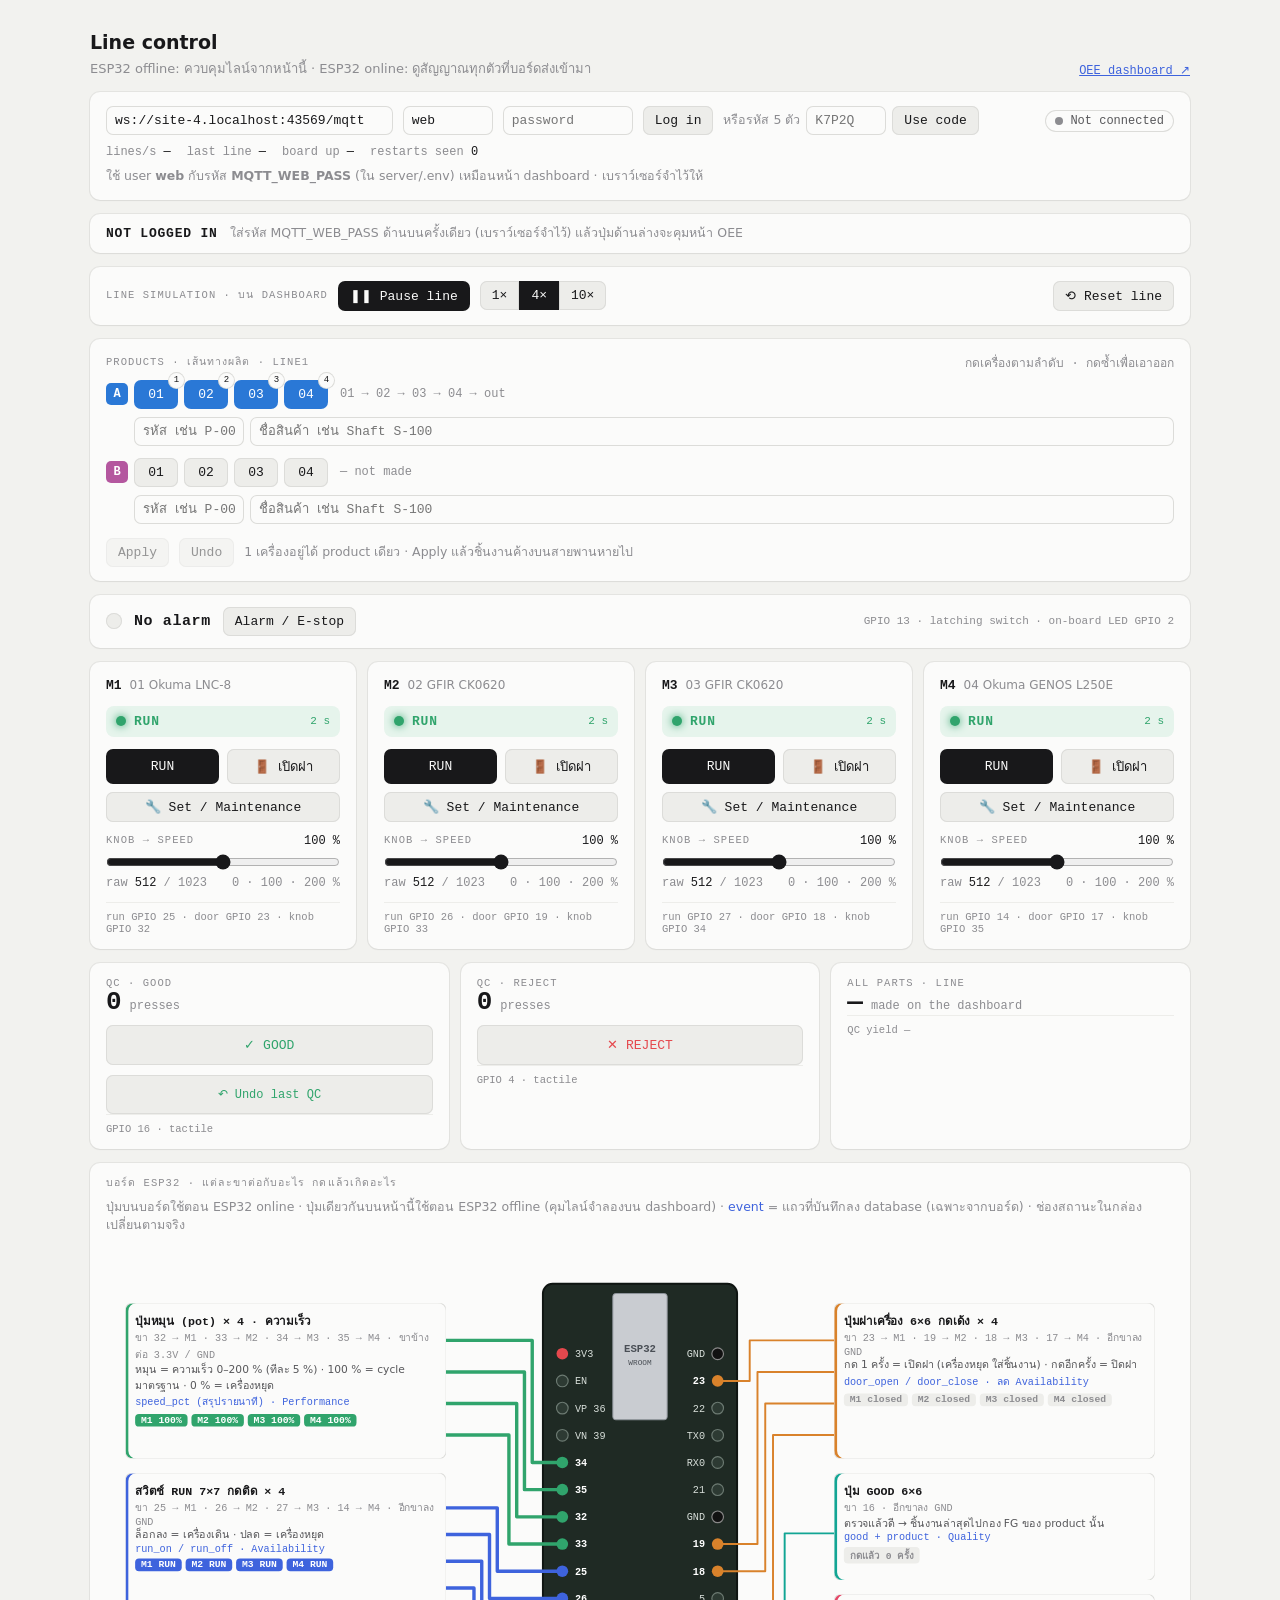
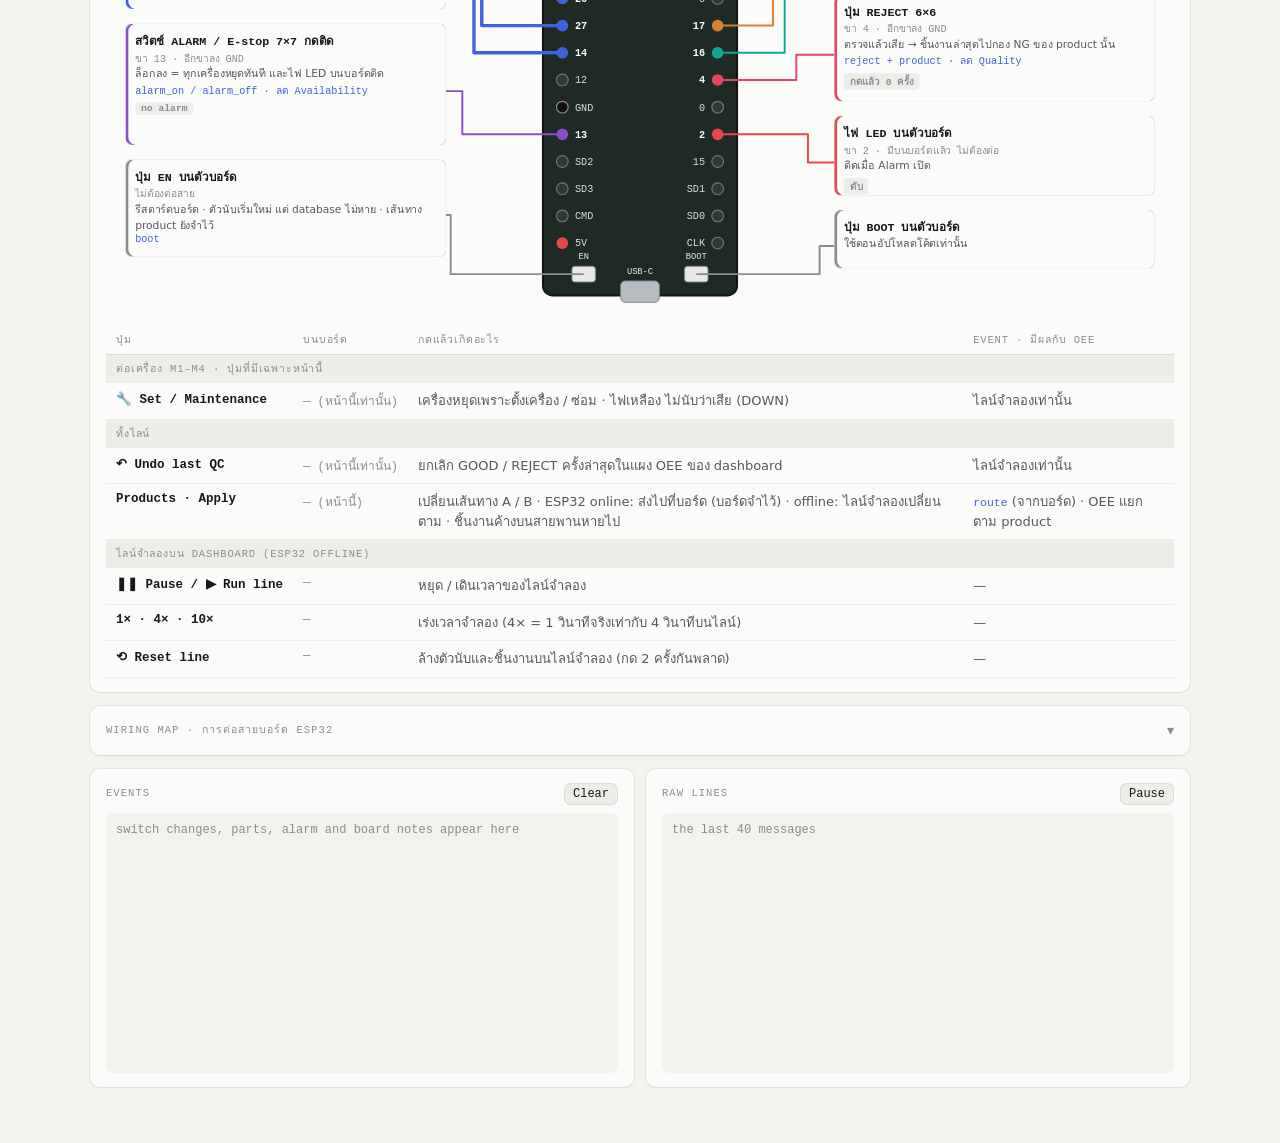
==== OEE-System/website/control.html @ 494d30c3 "Product code, name and line; OEE panel as tall as the 3D view - control-hub keeps items (code, name " ====
<!doctype html>
<html lang="th">
<head>
<meta charset="utf-8">
<meta name="viewport" content="width=device-width, initial-scale=1">
<title>Line Control</title>
<!-- control.html - the line's controls on their own page (control.<domain>, or /control.html on the server).
     ESP32 offline: this page is the board. Knobs, run switches, doors, alarm and QC go to MQTT <line>/control
     (retained), and the dashboard (index.html) drives its simulated line from them.
     ESP32 online: this page only shows what the board sends (<line>/board), like a signal monitor. -->
<style>
:root{
  --page:#f2f2ef;--card:#fbfbfa;--text:#57575a;--strong:#18181a;--muted:#8c8c90;--line:#dcdcd9;--faint:#ededea;
  --green:#30a46c;--green-bg:#e6f4ec;--red:#e5484d;--red-bg:#fdecec;--amber:#d9a12a;--amber-bg:#fbf3e0;--blue:#3e63dd;
  --pa:#2a78d6;--pb:#b4579f;
  --mono:ui-monospace,"SF Mono",Menlo,Consolas,monospace;
  --shadow:0 0 0 1px #0000000f,0 1px 2px #0000000a;
}
@media (prefers-color-scheme:dark){:root:not([data-theme="light"]){
  --page:#0b0b0b;--card:#141414;--text:#a3a3a3;--strong:#ececec;--muted:#6e6e6e;--line:#2a2a2a;--faint:#1c1c1c;
  --green:#5fd394;--green-bg:#10241a;--red:#ff6b6b;--red-bg:#2a1414;--amber:#e8b34a;--amber-bg:#2a2210;--blue:#6b9bff;
  --shadow:0 0 0 1px #ffffff12;color-scheme:dark}}
:root[data-theme="dark"]{
  --page:#0b0b0b;--card:#141414;--text:#a3a3a3;--strong:#ececec;--muted:#6e6e6e;--line:#2a2a2a;--faint:#1c1c1c;
  --green:#5fd394;--green-bg:#10241a;--red:#ff6b6b;--red-bg:#2a1414;--amber:#e8b34a;--amber-bg:#2a2210;--blue:#6b9bff;
  --shadow:0 0 0 1px #ffffff12;color-scheme:dark}
*{box-sizing:border-box}
body{margin:0;background:var(--page);color:var(--text);font:14px/1.5 ui-sans-serif,system-ui,-apple-system,"Segoe UI",sans-serif;-webkit-font-smoothing:antialiased;padding:0 16px}
main{max-width:1100px;margin:0 auto;padding:28px 0 60px;display:grid;gap:14px}
header{display:flex;flex-wrap:wrap;align-items:flex-end;gap:6px 16px}
h1{margin:0;font-size:19px;font-weight:600;color:var(--strong)}
.sub{margin:2px 0 0;color:var(--muted);font-size:13px}
header a{margin-left:auto;font:12px var(--mono);color:var(--blue)}
.card{background:var(--card);box-shadow:var(--shadow);border-radius:10px;padding:14px 16px}
.k{font:500 10.5px/1.2 var(--mono);letter-spacing:.1em;text-transform:uppercase;color:var(--muted)}

/* connection */
.conn{display:flex;flex-wrap:wrap;gap:8px 10px;align-items:center}
button,input{font:inherit}
.btn{appearance:none;border:0;border-radius:7px;padding:7px 12px;background:var(--faint);color:var(--strong);cursor:pointer;font:500 13px var(--mono);box-shadow:inset 0 0 0 1px var(--line)}
.btn:hover{box-shadow:inset 0 0 0 1px var(--muted)}
.btn[aria-pressed="true"]{background:var(--strong);color:var(--card);box-shadow:none}
.btn:disabled{opacity:.45;cursor:not-allowed}
.btn:focus-visible,input:focus-visible{outline:2px solid var(--blue);outline-offset:2px}
.in{padding:7px 9px;border-radius:7px;border:0;box-shadow:inset 0 0 0 1px var(--line);background:var(--card);color:var(--strong);font:13px var(--mono);min-width:0}
#url{flex:1 1 240px}#user{width:90px}#pass{width:130px}
.pill{display:inline-flex;align-items:center;gap:7px;padding:4px 10px;border-radius:99px;font:12px var(--mono);box-shadow:inset 0 0 0 1px var(--line);color:var(--text);white-space:nowrap}
.pill i{width:8px;height:8px;border-radius:50%;background:var(--muted)}
.pill[data-s="live"] i{background:var(--green)}
.pill[data-s="busy"] i{background:var(--amber);animation:blink 1s steps(2,end) infinite}
.pill[data-s="quiet"] i{background:var(--amber)}
.pill[data-s="err"] i{background:var(--red)}
@keyframes blink{50%{opacity:.25}}
.grow{flex:1}
.stats{display:flex;flex-wrap:wrap;gap:4px 16px;font:12px var(--mono);color:var(--muted);margin-top:10px}
.stats b{color:var(--strong);font-weight:500}
.hint{margin:8px 0 0;font-size:12.5px;color:var(--muted)}

/* mode */
.mode{display:flex;flex-wrap:wrap;align-items:center;gap:6px 12px;padding:10px 16px;border-radius:10px;background:var(--card);box-shadow:var(--shadow)}
.mode b{font:600 13px var(--mono);letter-spacing:.06em;color:var(--strong)}
.mode span{font-size:12.5px;color:var(--muted)}
.mode[data-m="control"]{box-shadow:0 0 0 1.5px var(--blue)}
.mode[data-m="control"] b{color:var(--blue)}
.mode[data-m="monitor"]{box-shadow:0 0 0 1.5px var(--green)}
.mode[data-m="monitor"] b{color:var(--green)}
#use-board{margin-left:auto}
.route{margin-left:auto;font:12px var(--mono);color:var(--muted)}
.route i{display:inline-grid;place-items:center;min-width:16px;height:16px;padding:0 4px;margin:0 4px 0 8px;font:600 10px var(--mono);font-style:normal;color:#fff;background:var(--pa)}
.route i.b{background:var(--pb)}
body[data-mode="monitor"] .ctl{display:none!important}
body:not([data-mode="off"]) :is(#url,#user,#pass,.login){display:none!important}
body:not([data-mode="off"]) #go,#share{padding:4px 10px;font-size:12px}
/* share login: a QR code (and the link) another device opens to be logged in at once */
.share-bg{position:fixed;inset:0;z-index:50;display:grid;place-items:center;padding:16px;background:#0008}
.share-bg[hidden]{display:none}
.share{width:min(380px,100%);display:grid;gap:10px;justify-items:center;padding:18px;border-radius:12px;background:var(--card);box-shadow:var(--shadow);text-align:center}
.share h2{margin:0;font-size:16px;color:var(--strong)}
.share .qr{background:#fff;padding:6px;border-radius:8px;line-height:0}
.share .qr svg{width:min(300px,70vw);height:auto}
.share textarea{width:100%;height:70px;resize:none;font:11px var(--mono);color:var(--strong);background:var(--page);border:0;border-radius:7px;padding:8px;box-shadow:inset 0 0 0 1px var(--line);word-break:break-all}
.share .warn{font-size:12px;color:var(--red)}
.share .row2{display:flex;gap:8px;width:100%}.share .row2 .btn{flex:1}
body:not([data-mode="monitor"]) .mon{display:none!important}

/* alarm */
.alarm{display:flex;align-items:center;gap:12px;padding:12px 16px;border-radius:10px;background:var(--card);box-shadow:var(--shadow)}
.alarm .lamp{width:16px;height:16px;border-radius:50%;background:var(--faint);box-shadow:inset 0 0 0 1px var(--line);flex:none}
.alarm b{font:600 15px var(--mono);color:var(--strong);letter-spacing:.04em}
.alarm[data-on="1"]{background:var(--red-bg);box-shadow:0 0 0 1.5px var(--red)}
.alarm[data-on="1"] .lamp{background:var(--red);box-shadow:0 0 12px var(--red);animation:blink .8s steps(2,end) infinite}
.alarm[data-on="1"] b{color:var(--red)}
.alarm .pin{margin-left:auto;font:11px var(--mono);color:var(--muted)}

/* machines */
.machines{display:grid;grid-template-columns:repeat(4,minmax(0,1fr));gap:12px}
@media (max-width:900px){.machines{grid-template-columns:repeat(2,minmax(0,1fr))}}
@media (max-width:520px){.machines{grid-template-columns:1fr}}
.m{display:grid;gap:12px;align-content:start}
.m-h{display:flex;align-items:baseline;gap:8px}
.m-h b{font:600 13px var(--mono);color:var(--strong)}
.m-h span{font-size:12px;color:var(--muted);white-space:nowrap;overflow:hidden;text-overflow:ellipsis}
.state{display:flex;align-items:center;gap:8px;padding:8px 10px;border-radius:8px;background:var(--faint);font:600 13px var(--mono);color:var(--muted);letter-spacing:.06em}
.state i{width:10px;height:10px;border-radius:50%;background:var(--muted);flex:none}
.state small{margin-left:auto;font-weight:400;letter-spacing:0;font-size:11px}
.state[data-s="run"]{background:var(--green-bg);color:var(--green)}
.state[data-s="run"] i{background:var(--green);box-shadow:0 0 8px var(--green)}
.state[data-s="held"]{background:var(--red-bg);color:var(--red)}
.state[data-s="held"] i{background:var(--red)}
.state[data-s="door"]{background:var(--amber-bg);color:var(--amber)}
.state[data-s="door"] i{background:var(--amber)}
.count{display:flex;align-items:baseline;gap:8px}
.count b{font:600 30px/1 var(--mono);color:var(--strong);font-variant-numeric:tabular-nums;transition:color .4s}
.count b.bump{color:var(--blue);transition:none}
.count span{font:12px var(--mono);color:var(--muted)}
.bar{height:6px;border-radius:3px;background:var(--faint);overflow:hidden;position:relative}
.bar i{position:absolute;inset:0 auto 0 0;width:0;background:var(--strong);border-radius:3px;transition:width .12s}
.bar u{position:absolute;top:-2px;bottom:-2px;left:50%;width:1px;background:var(--muted)}
.row{display:flex;justify-content:space-between;gap:8px;font:12px var(--mono);color:var(--muted)}
.row b{color:var(--strong);font-weight:500}
.pins{font:10.5px var(--mono);color:var(--muted);border-top:1px solid var(--faint);padding-top:8px}
.sw{display:grid;grid-template-columns:1fr 1fr;gap:8px}
.sw .btn{width:100%}
.sw .btn.wide{grid-column:1/-1}
.state[data-s="setup"]{background:var(--amber-bg);color:var(--amber)}
.state[data-s="setup"] i{background:#f5c518}
/* products: routes */
.rt-row{display:flex;flex-wrap:wrap;align-items:center;gap:6px;margin-top:8px}
.rp{display:inline-grid;place-items:center;min-width:22px;height:22px;font:600 12px var(--mono);font-style:normal;color:#fff;background:var(--pa);border-radius:5px}
.rp.b{background:var(--pb)}
.rt-row .btn{position:relative;min-width:44px}
.rt-row[data-p="0"] .btn[aria-pressed="true"]{background:var(--pa);color:#fff}
.rt-row[data-p="1"] .btn[aria-pressed="true"]{background:var(--pb);color:#fff}
.rt-row .btn[data-n]:not([data-n=""])::after{content:attr(data-n);position:absolute;top:-7px;right:-6px;min-width:15px;height:15px;border-radius:8px;font-size:9px;line-height:15px;color:var(--strong);background:var(--card);box-shadow:0 0 0 1px var(--line)}
.rt-seq{font:12px var(--mono);font-style:normal;color:var(--muted);margin-left:6px}
.rt-item{display:flex;flex-wrap:wrap;gap:6px;width:100%;margin:2px 0 4px 28px}
.rt-item .it-code{width:110px}.rt-item .it-name{flex:1 1 200px}
@media (max-width:620px){.rt-item{margin-left:0}}
#rt-msg{font:12px var(--mono);color:var(--muted)}
/* simulation */
.sim{display:flex;flex-wrap:wrap;align-items:center;gap:8px 10px}
.seg{display:inline-flex}.seg .btn{border-radius:0}.seg .btn:first-child{border-radius:7px 0 0 7px}.seg .btn:last-child{border-radius:0 7px 7px 0}
.btn[data-armed]{color:var(--red);box-shadow:inset 0 0 0 1px var(--red)}
input[type=range]{width:100%;margin:6px 0;accent-color:var(--strong)}

/* QC */
.qc{display:grid;grid-template-columns:repeat(3,minmax(0,1fr));gap:12px}
@media (max-width:620px){.qc{grid-template-columns:1fr}}
.qc .count b{font-size:26px}
.qc .good b.bump{color:var(--green)}
.qc .rej b.bump{color:var(--red)}
.qc .btn.ctl{margin-top:10px;width:100%;padding:12px}
.qc .good .btn{color:var(--green)}.qc .rej .btn{color:var(--red)}
.qc .undo{margin-top:6px;width:100%;padding:6px;font-size:12px;color:var(--muted)}

/* logs */
.logs{display:grid;grid-template-columns:minmax(0,1fr) minmax(0,1fr);gap:12px}
@media (max-width:820px){.logs{grid-template-columns:minmax(0,1fr)}}
.log-h{display:flex;align-items:center;gap:8px;margin-bottom:8px}
.log-h .btn{padding:4px 9px;font-size:12px}
.events,.raw{height:260px;overflow:auto;margin:0;font:12px/1.55 var(--mono);color:var(--text);background:var(--page);border-radius:7px;padding:8px 10px}
.events div{display:flex;gap:10px;white-space:nowrap}
.events time{color:var(--muted)}
.events .g{color:var(--green)}.events .r{color:var(--red)}.events .b{color:var(--blue)}.events .n{color:var(--muted)}
.raw{white-space:pre;color:var(--muted)}
.empty{color:var(--muted)}

/* the board: each input, what it is wired to and what it does */
.bd-wrap{margin-top:10px}
#bd{display:block;width:100%;height:auto;font-family:var(--mono)}
#bd .pcb{fill:#1f2a24;stroke:#0f1512;stroke-width:2}
#bd .mod{fill:#c9ccd1;stroke:#8f949b}
#bd .mod-t{fill:#4a4f56;font-size:11px;font-weight:600}
#bd .usb{fill:#b7bbc2;stroke:#80858c}
#bd .btnb{fill:#e8e8e8;stroke:#999}
#bd .btn-t{fill:#e8ece9;font-size:9px}
#bd .pin{fill:#2d3a33;stroke:#6c7a72;stroke-width:1.2}
#bd .pin.used{stroke:none;fill:var(--c)}
#bd .pin.pwr{fill:#e5484d;stroke:none}#bd .pin.gnd{fill:#111;stroke:#888}
#bd .pin-t{fill:#d7ded9;font-size:10.5px}
#bd .pin-t.used{fill:#fff;font-weight:600}
#bd .lead{fill:none;stroke:var(--c);stroke-width:2;stroke-linejoin:round}
#bd .lead.on{stroke-width:3.5}
.bd-card{height:100%;box-sizing:border-box;padding:8px 10px;border-radius:8px;background:var(--card);box-shadow:inset 3px 0 0 var(--c),0 0 0 1px var(--line);font:11px/1.45 ui-sans-serif,system-ui,sans-serif;color:var(--text);overflow:hidden}
.bd-card b{display:block;font:600 12px var(--mono);color:var(--strong)}
.bd-card .to{font:10.5px var(--mono);color:var(--muted)}
.bd-card .do{color:var(--text)}
.bd-card .ev{font:10.5px var(--mono);color:var(--blue)}
.bd-live{display:flex;flex-wrap:wrap;gap:4px;margin-top:4px}
.bd-live span{font:600 10px var(--mono);padding:1px 6px;border-radius:4px;background:var(--faint);color:var(--muted)}
.bd-live span.on{background:var(--c);color:#fff}
@media (max-width:620px){ .bd-wrap{display:none} }
.bd-only{display:none}
@media (min-width:621px){ .acts tr.hw{display:none} .bd-only{display:inline} }

/* what each button does, and the wiring map */
.tw{overflow-x:auto;margin-top:10px}
.acts{width:100%;border-collapse:collapse;font-size:13px;min-width:720px}
.acts th{text-align:left;font:500 10.5px var(--mono);letter-spacing:.08em;text-transform:uppercase;color:var(--muted);padding:6px 10px;border-bottom:1px solid var(--line)}
.acts td{padding:8px 10px;border-bottom:1px solid var(--faint);vertical-align:top}
.acts td:first-child{font:600 12.5px var(--mono);color:var(--strong);white-space:nowrap}
.acts td.pin{font:12px var(--mono);color:var(--muted);white-space:nowrap}
.acts code{font:11.5px var(--mono);color:var(--blue)}
.acts .sec td{font:500 10.5px var(--mono);letter-spacing:.08em;text-transform:uppercase;color:var(--muted);background:var(--faint);padding:5px 10px}
.wiring summary{cursor:pointer;list-style:none;display:flex;align-items:center;gap:8px}
.wiring summary::after{content:"▾";margin-left:auto;color:var(--muted);transition:transform .15s}
.wiring[open] summary::after{transform:rotate(180deg)}
.wiring iframe{display:block;width:100%;height:900px;border:0;border-radius:7px;margin-top:10px;background:var(--page)}
.wiring a{font:12px var(--mono);color:var(--blue)}

/* phone */
main>*{min-width:0}
@media (max-width:620px){
  body{padding:0 12px}
  main{padding:16px 0 40px;gap:12px}
  header a{margin-left:0}
  #url{flex:1 1 100%}#user,#pass{flex:1 1 40%;width:auto}#go{flex:1 1 100%;padding:10px}
  .conn .pill{order:-1;width:100%;justify-content:center}
  .mode{padding:10px 12px}.route{margin-left:0;width:100%}
  .alarm{flex-wrap:wrap}.alarm .pin{display:none}.alarm .btn{margin-left:auto}
  .sim .grow{display:none}.sim .seg{flex:1}.sim .seg .btn{flex:1}
  .rt-row .btn{min-width:0;flex:1}
  .rt-seq{width:100%;margin:0}
  .sw .btn{padding:12px 8px}
  input[type=range]{height:28px}
  .acts{min-width:0}.acts thead{display:none}
  .acts tr{display:grid;grid-template-columns:1fr;padding:8px 0;border-bottom:1px solid var(--faint)}
  .acts td{border:0;padding:2px 4px}
  .acts .sec{padding:0;border:0}.acts .sec td{padding:5px 8px}
  .logs .card:last-child{display:none}
  .events{height:200px}
  .wiring iframe{height:700px}
}
</style>
</head>
<body data-mode="off">
<div class="share-bg" id="share-bg" hidden>
  <div class="share" role="dialog" aria-modal="true" aria-labelledby="share-h">
    <h2 id="share-h">Log in on another device</h2>
    <p class="hint" style="margin:0">สแกนด้วยกล้องโทรศัพท์ เปิดลิงก์ หรือพิมพ์รหัสในช่อง "รหัส 5 ตัว" ของหน้า control · ใช้ได้ครั้งเดียว ภายใน 10 นาที</p>
    <div class="qr" id="share-qr"></div>
    <b id="share-code" style="font:600 30px var(--mono);letter-spacing:.25em;color:var(--strong)"></b>
    <textarea id="share-link" readonly aria-label="Login link"></textarea>
    <div class="row2"><button class="btn" id="share-copy" type="button">Copy link</button><button class="btn" id="share-close" type="button">Close</button></div>
    <p class="warn">ใครได้รหัสนี้ไปภายใน 10 นาที ก็คุมไลน์ได้ · ให้เฉพาะคนในทีม อย่าส่งในกลุ่มสาธารณะ</p>
  </div>
</div>
<main>
  <header>
    <div>
      <h1>Line control</h1>
      <p class="sub">ESP32 offline: ควบคุมไลน์จากหน้านี้ · ESP32 online: ดูสัญญาณทุกตัวที่บอร์ดส่งเข้ามา</p>
    </div>
    <a id="dash" href="/">OEE dashboard ↗</a>
  </header>

  <section class="card" aria-label="Connection">
    <div class="conn">
      <input class="in" id="url" type="text" spellcheck="false" autocomplete="off" aria-label="MQTT broker WebSocket address">
      <input class="in" id="user" type="text" value="web" spellcheck="false" autocomplete="off" aria-label="MQTT user">
      <input class="in" id="pass" type="password" placeholder="password" autocomplete="off" aria-label="MQTT password">
      <button class="btn" id="go" type="button">Log in</button>
      <button class="btn" id="share" type="button" hidden>📱 Share login (QR)</button>
      <span class="login" style="display:inline-flex;gap:6px;align-items:center"><span class="hint" style="margin:0">หรือรหัส 5 ตัว</span><input class="in" id="pair" type="text" maxlength="5" placeholder="K7P2Q" autocomplete="off" autocapitalize="characters" spellcheck="false" style="width:80px;text-transform:uppercase" aria-label="Pairing code"><button class="btn" id="pair-go" type="button">Use code</button></span>
      <span class="grow"></span>
      <span class="pill" id="pill" data-s="off" role="status"><i></i><span>Not connected</span></span>
    </div>
    <div class="stats">
      <span>lines/s <b id="s-rate">—</b></span>
      <span>last line <b id="s-age">—</b></span>
      <span>board up <b id="s-up">—</b></span>
      <span>restarts seen <b id="s-rst">0</b></span>
    </div>
    <p class="hint login">ใช้ user <b>web</b> กับรหัส <b>MQTT_WEB_PASS</b> (ใน server/.env) เหมือนหน้า dashboard · เบราว์เซอร์จำไว้ให้</p>
  </section>

  <section class="mode" id="mode" data-m="off" aria-live="polite">
    <b id="mode-t">NOT LOGGED IN</b><span id="mode-s">ใส่รหัส MQTT_WEB_PASS ด้านบนครั้งเดียว (เบราว์เซอร์จำไว้) แล้วปุ่มด้านล่างจะคุมหน้า OEE · ตอนนี้กดเตรียมค่าไว้ได้</span>
    <span class="route" id="route"></span>
    <button class="btn" id="use-board" type="button" hidden></button>
  </section>

  <section class="card sim ctl" aria-label="Simulation">
    <span class="k">Line simulation · บน dashboard</span>
    <button class="btn" id="sim-run" type="button" aria-pressed="true">❚❚ Pause line</button>
    <span class="seg" role="group" aria-label="Time speed"><button class="btn" data-speed="1" type="button">1×</button><button class="btn" data-speed="4" type="button" aria-pressed="true">4×</button><button class="btn" data-speed="10" type="button">10×</button></span>
    <span class="grow"></span>
    <button class="btn" id="sim-reset" type="button">⟲ Reset line</button>
  </section>

  <section class="card" aria-label="Products">
    <div class="log-h"><span class="k">Products · เส้นทางผลิต · <span id="rt-line">line1</span></span><span class="grow"></span><span id="rt-msg">กดเครื่องตามลำดับ · กดซ้ำเพื่อเอาออก</span></div>
    <div class="rt-row" data-p="0"><i class="rp">A</i></div>
    <div class="rt-row" data-p="1"><i class="rp b">B</i></div>
    <div class="conn" style="margin-top:10px"><button class="btn" id="rt-apply" type="button">Apply</button><button class="btn" id="rt-undo" type="button">Undo</button>
      <span class="hint" style="margin:0">1 เครื่องอยู่ได้ product เดียว · Apply แล้วชิ้นงานค้างบนสายพานหายไป</span></div>
  </section>

  <section class="alarm" id="alarm" data-on="0" aria-live="polite">
    <span class="lamp"></span><b id="alarm-t">No alarm</b>
    <button class="btn ctl" id="al-btn" type="button" aria-pressed="false">Alarm / E-stop</button>
    <span class="pin">GPIO 13 · latching switch · on-board LED GPIO 2</span>
  </section>

  <section class="machines" id="machines" aria-label="Machines"></section>

  <section class="qc" aria-label="Quality check">
    <div class="card good"><div class="k">QC · Good</div><div class="count"><b id="q-good">—</b><span>presses</span></div>
      <button class="btn ctl" id="q-good-btn" type="button">✓ GOOD</button><button class="btn ctl undo" id="q-undo-btn" type="button">↶ Undo last QC</button><div class="pins">GPIO 16 · tactile</div></div>
    <div class="card rej"><div class="k">QC · Reject</div><div class="count"><b id="q-rej">—</b><span>presses</span></div>
      <button class="btn ctl" id="q-rej-btn" type="button">✕ REJECT</button><div class="pins">GPIO 4 · tactile</div></div>
    <div class="card"><div class="k">All parts · line</div><div class="count"><b id="q-all">—</b><span class="mon">finished by 4 machines</span><span class="ctl">made on the dashboard</span></div><div class="pins" id="q-yield">yield —</div></div>
  </section>

  <section class="card" aria-label="What each button does">
    <div class="k">บอร์ด ESP32 · แต่ละขาต่อกับอะไร กดแล้วเกิดอะไร</div>
    <p class="hint">ปุ่มบนบอร์ดใช้ตอน ESP32 online · ปุ่มเดียวกันบนหน้านี้ใช้ตอน ESP32 offline (คุมไลน์จำลองบน dashboard) · <span style="color:var(--blue)">event</span> = แถวที่บันทึกลง database (เฉพาะจากบอร์ด) · ช่องสถานะในกล่องเปลี่ยนตามจริง</p>
    <div class="bd-wrap"><svg id="bd" viewBox="0 0 1100 690" role="img" aria-label="ESP32 board: each input, what it is connected to and what it does"></svg></div>
    <div class="tw"><table class="acts">
      <thead><tr><th>ปุ่ม</th><th>บนบอร์ด</th><th>กดแล้วเกิดอะไร</th><th>event · มีผลกับ OEE</th></tr></thead>
      <tbody>
        <tr class="sec"><td colspan="4">ต่อเครื่อง M1–M4 <span class="bd-only">· ปุ่มที่มีเฉพาะหน้านี้</span></td></tr>
        <tr class="hw"><td>RUN / STOP</td><td class="pin">สวิตช์ 7×7 กดติด<br>ขา 25 · 26 · 27 · 14</td><td>ติด = เครื่องเดิน · ปลด = เครื่องหยุด</td><td><code>run_on</code> / <code>run_off</code> · เวลาเดิน → Availability</td></tr>
        <tr class="hw"><td>🚪 เปิดฝา / ปิดฝา</td><td class="pin">ปุ่ม 6×6 กดเด้ง<br>ขา 23 · 19 · 18 · 17</td><td>กด 1 ครั้งเปิดฝา กดอีกครั้งปิด · ฝาเปิด = เครื่องหยุด (ใส่ชิ้นงาน) · ฝาบน dashboard เลื่อนตาม</td><td><code>door_open</code> / <code>door_close</code> · ลด Availability</td></tr>
        <tr class="hw"><td>KNOB → SPEED</td><td class="pin">pot<br>ขา 32 · 33 · 34 · 35</td><td>ความเร็ว 0–200 % ทีละ 5 % · 100 % = cycle มาตรฐาน (M1 18 s · M2 30 s · M3 24 s · M4 36 s) · 200 % = เร็วขึ้น 2 เท่า · 0 % = หยุด</td><td>ไม่มี event (อยู่ใน <code>speed_pct</code> สรุปรายนาที) · Performance, 0 % ลด Availability</td></tr>
        <tr><td>🔧 Set / Maintenance</td><td class="pin">— (หน้านี้เท่านั้น)</td><td>เครื่องหยุดเพราะตั้งเครื่อง / ซ่อม · ไฟเหลือง ไม่นับว่าเสีย (DOWN)</td><td>ไลน์จำลองเท่านั้น</td></tr>
        <tr class="sec"><td colspan="4">ทั้งไลน์</td></tr>
        <tr class="hw"><td>Alarm / E-stop</td><td class="pin">สวิตช์ 7×7 กดติด ขา 13<br>ไฟ LED บนบอร์ด ขา 2</td><td>ทุกเครื่องหยุดทันที · ไฟ LED บนบอร์ดติด</td><td><code>alarm_on</code> / <code>alarm_off</code> · เวลานี้นับเป็น stop + alarm → ลด Availability</td></tr>
        <tr class="hw"><td>✓ GOOD</td><td class="pin">ปุ่ม 6×6 ขา 16</td><td>ตรวจแล้วดี → ย้าย 1 กล่องจากกอง QC wait ไปกอง FG ของ product ที่มีชิ้นงานออกล่าสุด</td><td><code>good</code> + product · Quality</td></tr>
        <tr class="hw"><td>✕ REJECT</td><td class="pin">ปุ่ม 6×6 ขา 4</td><td>ตรวจแล้วเสีย → ย้าย 1 กล่องไปกอง NG ของ product ที่มีชิ้นงานออกล่าสุด</td><td><code>reject</code> + product · ลด Quality</td></tr>
        <tr><td>↶ Undo last QC</td><td class="pin">— (หน้านี้เท่านั้น)</td><td>ยกเลิก GOOD / REJECT ครั้งล่าสุดในแผง OEE ของ dashboard</td><td>ไลน์จำลองเท่านั้น</td></tr>
        <tr><td>Products · Apply</td><td class="pin">— (หน้านี้)</td><td>เปลี่ยนเส้นทาง A / B · ESP32 online: ส่งไปที่บอร์ด (บอร์ดจำไว้) · offline: ไลน์จำลองเปลี่ยนตาม · ชิ้นงานค้างบนสายพานหายไป</td><td><code>route</code> (จากบอร์ด) · OEE แยกตาม product</td></tr>
        <tr class="sec"><td colspan="4">ไลน์จำลองบน dashboard (ESP32 offline)</td></tr>
        <tr><td>❚❚ Pause / ▶ Run line</td><td class="pin">—</td><td>หยุด / เดินเวลาของไลน์จำลอง</td><td>—</td></tr>
        <tr><td>1× · 4× · 10×</td><td class="pin">—</td><td>เร่งเวลาจำลอง (4× = 1 วินาทีจริงเท่ากับ 4 วินาทีบนไลน์)</td><td>—</td></tr>
        <tr><td>⟲ Reset line</td><td class="pin">—</td><td>ล้างตัวนับและชิ้นงานบนไลน์จำลอง (กด 2 ครั้งกันพลาด)</td><td>—</td></tr>
        <tr class="sec hw"><td colspan="4">บนตัวบอร์ด ESP32</td></tr>
        <tr class="hw"><td>EN</td><td class="pin">ปุ่มบนตัวบอร์ด</td><td>รีสตาร์ตบอร์ด · ตัวนับบนบอร์ดเริ่มใหม่ แต่ใน database ไม่หาย · เส้นทาง product ยังจำไว้</td><td><code>boot</code></td></tr>
        <tr class="hw"><td>BOOT</td><td class="pin">ปุ่มบนตัวบอร์ด</td><td>ใช้ตอนอัปโหลดโค้ดเท่านั้น</td><td>—</td></tr>
      </tbody>
    </table></div>
  </section>

  <details class="card wiring" id="wiring">
    <summary><span class="k">Wiring map · การต่อสายบอร์ด ESP32</span></summary>
    <iframe title="ESP32 wiring map" data-src="wiring-map.html"></iframe>
    <a href="wiring-map.html" target="_blank" rel="noopener">เปิดเต็มหน้า ↗</a>
  </details>

  <section class="logs">
    <div class="card">
      <div class="log-h"><span class="k">Events</span><span class="grow"></span><button class="btn" id="ev-clear" type="button">Clear</button></div>
      <div class="events" id="events" aria-live="off"><div class="empty">switch changes, parts, alarm and board notes appear here</div></div>
    </div>
    <div class="card">
      <div class="log-h"><span class="k">Raw lines</span><span class="grow"></span><button class="btn" id="raw-pause" type="button" aria-pressed="false">Pause</button></div>
      <pre class="raw" id="raw"><span class="empty">the last 40 messages</span></pre>
    </div>
  </section>
</main>

<script src="js/qr.js"></script>
<script>
"use strict";
// pins as wired on the board (esp32/SmartFactoryBoard_MQTT/SmartFactoryBoard_MQTT.ino)
const MACHINES = [
  { no: "01", name: "Okuma LNC-8",          run: 25, door: 23, pot: 32 },
  { no: "02", name: "GFIR CK0620",          run: 26, door: 19, pot: 33 },
  { no: "03", name: "GFIR CK0620",          run: 27, door: 18, pot: 34 },
  { no: "04", name: "Okuma GENOS L250E",    run: 14, door: 17, pot: 35 },
];
const BOARD_QUIET_MS = 3000;   // no board line for this long = the ESP32 is offline, this page takes over
const $ = (id) => document.getElementById(id);
const remember = { get(k) { try { return localStorage.getItem(k); } catch { return null; } }, set(k, v) { try { localStorage.setItem(k, v); } catch {} } };

// the dashboard: oee.<domain> next to control.<domain>, or the server's own page
if (/^control\./.test(location.hostname)) $("dash").href = location.protocol + "//" + location.hostname.replace(/^control\./, "oee.") + "/";

/* ---------- machine cards ---------- */
$("machines").innerHTML = MACHINES.map((m, i) => `
  <div class="card m" data-i="${i}">
    <div class="m-h"><b>M${i + 1}</b><span>${m.no} ${m.name}</span></div>
    <div class="state" data-s="off"><i></i><span data-f="st">—</span><small data-f="since"></small></div>
    <div class="sw ctl">
      <button class="btn" data-f="run" type="button" aria-pressed="true">RUN</button>
      <button class="btn" data-f="door" type="button" aria-pressed="false">🚪 เปิดฝา</button>
      <button class="btn wide" data-f="setup" type="button" aria-pressed="false">🔧 Set / Maintenance</button>
    </div>
    <div class="mon"><div class="k">parts finished</div>
      <div class="count"><b data-f="cnt">—</b><span data-f="gap"></span></div></div>
    <div><div class="row"><span class="k">knob → speed</span><span><b data-f="spd">—</b></span></div>
      <input class="ctl" data-f="slider" type="range" min="0" max="200" step="5" value="100" aria-label="M${i + 1} speed %">
      <div class="bar mon" style="margin:6px 0"><i data-f="bar"></i><u title="100 %"></u></div>
      <div class="row"><span>raw <b data-f="raw">—</b> / 1023</span><span>0 · 100 · 200 %</span></div></div>
    <div class="pins">run GPIO ${m.run} · door GPIO ${m.door} · knob GPIO ${m.pot}</div>
  </div>`).join("");
const cards = [...document.querySelectorAll(".m")].map((c) => {
  const f = {}; c.querySelectorAll("[data-f]").forEach((e) => (f[e.dataset.f] = e));
  return { el: c, state: c.querySelector(".state"), ...f };
});

/* ---------- helpers ---------- */
function fmtDur(ms) {
  const s = Math.max(0, Math.round(ms / 1000));
  if (s < 60) return s + " s";
  if (s < 3600) return Math.floor(s / 60) + " min " + String(s % 60).padStart(2, "0") + " s";
  return Math.floor(s / 3600) + " h " + String(Math.floor(s / 60) % 60).padStart(2, "0") + " min";
}
// 2026-10-30 14:05:09:123 (local time), the same as the Google Sheet
const clock = (d = new Date()) => { const p = (n, w = 2) => String(n).padStart(w, "0");
  return `${d.getFullYear()}-${p(d.getMonth() + 1)}-${p(d.getDate())} ${p(d.getHours())}:${p(d.getMinutes())}:${p(d.getSeconds())}:${p(d.getMilliseconds(), 3)}`; };
function event(text, cls = "") {
  const box = $("events");
  box.querySelector(".empty")?.remove();
  const d = document.createElement("div");
  d.innerHTML = `<time>${clock()}</time><span class="${cls}"></span>`;
  d.lastChild.textContent = text;
  box.prepend(d);
  while (box.children.length > 300) box.lastChild.remove();
}
function bump(el) { el.classList.add("bump"); clearTimeout(el._t); el._t = setTimeout(() => el.classList.remove("bump"), 60); }
const rawLines = []; let rawPaused = false;
function raw(text) {
  if (rawPaused) return;
  rawLines.push(text); if (rawLines.length > 40) rawLines.shift();
  $("raw").textContent = rawLines.join("\n"); $("raw").scrollTop = 1e9;
}
// speed % (0..200, 5 % steps) <-> knob 0..1023, the same mapping as the board and the dashboard
const potOf = (pct) => Math.round((pct / 200) * 1023);
const pctOf = (pot) => Math.round((pot / 1023) * 40) * 5;
function showState(c, i, run, door, al, pct, now) {
  const s = al ? (run ? "held" : "off") : door ? "door" : run && pct > 0 ? "run" : "off";
  if (c.state.dataset.s !== s) { c.state.dataset.s = s; since[i] = now; }
  c.st.textContent = s === "run" ? "RUN" : s === "held" ? "STOP · ALARM" : s === "door" ? "DOOR OPEN" : run ? "STOP · 0 %" : "STOP";
}
function showAlarm(al) {
  $("alarm").dataset.on = al ? "1" : "0";
  $("alarm-t").textContent = al ? "ALARM · ทุกเครื่องหยุด" : "No alarm";
  $("al-btn").setAttribute("aria-pressed", String(al));
}
function showQc(good, rej, all) {
  $("q-good").textContent = good; $("q-rej").textContent = rej; $("q-all").textContent = all;
  $("q-yield").textContent = good + rej ? `QC yield ${Math.round((good / (good + rej)) * 100)} % (good ÷ good + reject)` : "QC yield —";
}
const since = [0, 0, 0, 0];

/* ---------- monitor: what the board sends ---------- */
let prev = null, lines = 0, rateCount = 0, lastBoard = 0, restarts = 0;
const lastPart = [0, 0, 0, 0], partGap = [0, 0, 0, 0];
function onBoard(text) {
  raw(text);
  let m; try { m = JSON.parse(text); } catch { return; }
  if (!Array.isArray(m.run) || !Array.isArray(m.cnt)) return;
  const now = performance.now();
  lines++; rateCount++; lastBoard = now;
  setMode();
  if (mode() !== "monitor") { prev = m; return; }   // the simulator is in charge: the board is only noted
  if (prev && typeof m.ms === "number" && typeof prev.ms === "number" && m.ms < prev.ms) {
    restarts++; $("s-rst").textContent = restarts; event("board restarted (counters back to 0)", "r"); prev = null;
  }
  const al = !!m.al;
  if (!prev || !!prev.al !== al) { showAlarm(al); if (prev) event(al ? "ALARM ON" : "alarm cleared", al ? "r" : "g"); }
  const hasPot = Array.isArray(m.pot);
  MACHINES.forEach((mc, i) => {
    const c = cards[i], run = !!m.run[i], door = !!(m.door && m.door[i]), cnt = m.cnt[i] >>> 0;
    const pot = hasPot ? Math.max(0, Math.min(1023, m.pot[i] | 0)) : 512, pct = pctOf(pot);
    if (prev && !!prev.run[i] !== run) event(`M${i + 1} ${mc.no} run switch ${run ? "ON" : "OFF"}`, run ? "g" : "");
    if (prev && prev.door && !!prev.door[i] !== door) event(`M${i + 1} ${mc.no} door ${door ? "open" : "closed"}`, door ? "" : "g");
    showState(c, i, run, door, al, pct, now);
    if (prev && cnt > (prev.cnt[i] >>> 0)) {
      const add = cnt - (prev.cnt[i] >>> 0);
      if (lastPart[i]) partGap[i] = now - lastPart[i];
      lastPart[i] = now; bump(c.cnt);
      event(`M${i + 1} ${mc.no} part finished${add > 1 ? " ×" + add : ""} → ${cnt}`, "b");
    }
    c.cnt.textContent = cnt;
    c.gap.textContent = lastPart[i] ? (partGap[i] ? "every " + (partGap[i] / 1000).toFixed(1) + " s" : "") + " · last " + fmtDur(now - lastPart[i]) + " ago" : "";
    c.raw.textContent = hasPot ? pot : "—"; c.spd.textContent = hasPot ? pct + " %" : "no pots"; c.bar.style.width = (pot / 1023) * 100 + "%";
  });
  const good = m.good >>> 0, rej = m.rej >>> 0, all = m.cnt.reduce((n, v) => n + (v >>> 0), 0);
  if (prev && good > prev.good) { bump($("q-good")); event(`QC good → ${good}`, "g"); }
  if (prev && rej > prev.rej) { bump($("q-rej")); event(`QC reject → ${rej}`, "r"); }
  showQc(good, rej, all);
  if (typeof m.route === "string") {
    if (prev && prev.route !== m.route) event("route → " + m.route, "b");
    const [a, b] = m.route.split("-"), out = m.out || [];
    $("route").innerHTML = (a ? `<i>A</i>${[...a].map((n) => "0" + n).join("→")} · ${out[0] ?? 0} out` : "") + (b ? `<i class="b">B</i>${[...b].map((n) => "0" + n).join("→")} · ${out[1] ?? 0} out` : "");
  }
  if (typeof m.ms === "number") $("s-up").textContent = fmtDur(m.ms);
  BD({ pot: hasPot ? m.pot : [512, 512, 512, 512], run: m.run, door: m.door, al: m.al, good: m.good, rej: m.rej });
  prev = m;
}

/* ---------- control: this page is the board ----------
   The real state lives on the server (server/control-hub): every control page, on any device, shows the hub's
   <line>/control and sends only commands to <line>/control/set. A change someone else made first wins; this
   page's command is then ignored and the page shows the hub's value. sim / setup / reset / undo are for the
   dashboard's simulated line only (the board has no such switches). */
const ME = Math.random().toString(36).slice(2, 10);
const ctl = { pot: [512, 512, 512, 512], run: [1, 1, 1, 1], door: [0, 0, 0, 0], al: 0, good: 0, rej: 0, undo: 0, reset: 0,
  setup: [0, 0, 0, 0], sim: { run: 1, speed: 4 }, route: "1234-", useBoard: 1,
  items: { A: { code: "", name: "" }, B: { code: "", name: "" } } };   // what this page shows
let S = null, dragging = -1, sendTimer = 0;   // S: the hub's state as last received
const sent = {};                              // values sent but not yet back from the hub
const KEYS = () => [0, 1, 2, 3].flatMap((i) => ["pot", "run", "door", "setup"].map((k) => [`${k}.${i}`, ctl[k][i], S[k][i]]))
  .concat([["al", ctl.al, S.al], ["useBoard", ctl.useBoard, S.useBoard], ["route", ctl.route, S.route], ["sim.run", ctl.sim.run, S.sim.run], ["sim.speed", ctl.sim.speed, S.sim.speed]])
  .concat(["A", "B"].flatMap((p) => ["code", "name"].map((f) => [`item.${p}.${f}`, ctl.items[p][f], ((S.items || {})[p] || {})[f] ?? ""])));
function command(m) {
  if (!client || !client.connected) return;
  const text = JSON.stringify({ ...m, by: ME });
  client.publish(BASE + "/control/set", text, { qos: 1 });
  raw("→ " + text);
}
// a change on this page: send what differs from the hub (at most ~12 times a second while a slider moves)
function sendCtl(note, cls) {
  if (note) event(note, cls);
  renderCtl();
  if (!S) return;
  clearTimeout(sendTimer);
  sendTimer = setTimeout(() => {
    for (const [key, mine, hub] of KEYS()) {
      if (mine === hub || sent[key] === mine) continue;
      sent[key] = mine;
      command({ cmd: "set", key, value: mine, base: (S.kv && S.kv[key]) || 0 });
    }
  }, 80);
}
// QC good / reject, undo, reset: counted on the hub, never in conflict
function press(key) { ctl[key]++; command({ cmd: "press", key }); }
// a change made on another device: the same line in this page's Events
function logOther(a, b) {
  const from = " · from another device";
  for (let i = 0; i < 4; i++) {
    if (a.run[i] !== b.run[i]) event(`M${i + 1} run switch ${b.run[i] ? "ON" : "OFF"}${from}`, b.run[i] ? "g" : "");
    if (a.door[i] !== b.door[i]) event(`M${i + 1} door ${b.door[i] ? "open" : "closed"}${from}`, b.door[i] ? "" : "g");
    if (a.setup[i] !== b.setup[i]) event(`M${i + 1} ${b.setup[i] ? "set-up / maintenance" : "back in production"}${from}`, "n");
    if (pctOf(a.pot[i]) !== pctOf(b.pot[i]) && dragging !== i) event(`M${i + 1} speed ${pctOf(b.pot[i])} %${from}`, "n");
  }
  if (a.al !== b.al) event((b.al ? "ALARM ON" : "alarm cleared") + from, b.al ? "r" : "g");
  if (a.useBoard !== b.useBoard) event((b.useBoard ? "connect board" : "disconnect board · simulator") + from, "n");
  if (a.route !== b.route) event("route → " + b.route + from, "b");
  if (a.sim.run !== b.sim.run) event((b.sim.run ? "line running" : "line paused") + from, "n");
  if (a.sim.speed !== b.sim.speed) event(`time speed ${b.sim.speed}×${from}`, "n");
}
// the hub's state: everyone's changes, in the order they reached the server
function onState(text) {
  let m; try { m = JSON.parse(text); } catch { return; }
  if (!m.hub || !Array.isArray(m.pot)) return;
  if (m.last && m.last.by === ME && !m.last.ok && (!S || S.ms !== m.ms)) event(`ignored: someone else changed ${m.last.key} first`, "r");
  if (S && m.last && m.last.by !== ME && m.last.ok) logOther(S, m);
  if (S) for (const [k, t, c] of [["good", "QC good", "g"], ["rej", "QC reject", "r"], ["undo", "QC undo last", "n"], ["reset", "line reset", "r"]])
    if (m[k] > ctl[k]) event(`${t}${k === "good" || k === "rej" ? " → " + m[k] : ""} · from another device`, c);
  S = m;
  for (const k of ["run", "door", "setup"]) ctl[k] = m[k].slice();
  ctl.pot = m.pot.map((v, i) => (i === dragging ? ctl.pot[i] : v));
  for (const k of ["al", "useBoard", "route", "good", "rej", "undo", "reset"]) ctl[k] = m[k];
  ctl.sim = { ...m.sim };
  // product code / name: not over what someone is typing here
  for (const p of ["A", "B"]) for (const f of ["code", "name"]) {
    const box = document.querySelector(`.rt-row[data-p="${p === "A" ? 0 : 1}"] .it-${f}`);
    if (document.activeElement !== box) ctl.items[p][f] = ((m.items || {})[p] || {})[f] || "";
  }
  if (m.line) $("rt-line").textContent = m.line;
  if (S && m.items && JSON.stringify(S.items) !== JSON.stringify(m.items) && m.last && m.last.by !== ME && m.last.ok)
    event(`product names changed · from another device`, "b");
  for (const k in sent) delete sent[k];
  renderCtl(); setMode();
}
function renderCtl() {
  const now = performance.now();
  showAlarm(!!ctl.al);
  MACHINES.forEach((_, i) => {
    const c = cards[i], pct = pctOf(ctl.pot[i]);
    c.run.setAttribute("aria-pressed", String(!!ctl.run[i])); c.run.textContent = ctl.run[i] ? "RUN" : "STOP";
    c.door.setAttribute("aria-pressed", String(!!ctl.door[i])); c.door.textContent = ctl.door[i] ? "🚪 ปิดฝา" : "🚪 เปิดฝา";
    c.setup.setAttribute("aria-pressed", String(!!ctl.setup[i]));
    if (+c.slider.value !== pct) c.slider.value = pct;
    c.spd.textContent = pct + " %"; c.raw.textContent = ctl.pot[i];
    showState(c, i, !!ctl.run[i], !!ctl.door[i], !!ctl.al, pct, now);
    if (ctl.setup[i] && !ctl.al) { c.state.dataset.s = "setup"; c.st.textContent = "SET / MAINTENANCE"; }
  });
  showQc(ctl.good, ctl.rej, "—");
  if (typeof BD === "function") BD(ctl);
  $("sim-run").setAttribute("aria-pressed", String(!!ctl.sim.run)); $("sim-run").textContent = ctl.sim.run ? "❚❚ Pause line" : "▶ Run line";
  document.querySelectorAll(".sim [data-speed]").forEach((b) => b.setAttribute("aria-pressed", String(+b.dataset.speed === ctl.sim.speed)));
}
cards.forEach((c, i) => {
  c.run.addEventListener("click", () => { ctl.run[i] = ctl.run[i] ? 0 : 1; sendCtl(`M${i + 1} run switch ${ctl.run[i] ? "ON" : "OFF"}`, ctl.run[i] ? "g" : ""); });
  c.door.addEventListener("click", () => { ctl.door[i] = ctl.door[i] ? 0 : 1; sendCtl(`M${i + 1} door ${ctl.door[i] ? "open" : "closed"}`, ctl.door[i] ? "" : "g"); });
  c.setup.addEventListener("click", () => { ctl.setup[i] = ctl.setup[i] ? 0 : 1; sendCtl(`M${i + 1} ${ctl.setup[i] ? "set-up / maintenance" : "back in production"}`, ctl.setup[i] ? "" : "g"); });
  c.slider.addEventListener("input", () => { dragging = i; ctl.pot[i] = potOf(+c.slider.value); sendCtl(); });
  c.slider.addEventListener("change", () => { dragging = -1; event(`M${i + 1} speed ${c.slider.value} %`, "n"); });
});
$("al-btn").addEventListener("click", () => { ctl.al = ctl.al ? 0 : 1; sendCtl(ctl.al ? "ALARM ON" : "alarm cleared", ctl.al ? "r" : "g"); });
$("q-good-btn").addEventListener("click", () => { press("good"); bump($("q-good")); sendCtl(`QC good → ${ctl.good}`, "g"); });
$("q-rej-btn").addEventListener("click", () => { press("rej"); bump($("q-rej")); sendCtl(`QC reject → ${ctl.rej}`, "r"); });
$("q-undo-btn").addEventListener("click", () => { press("undo"); sendCtl("QC undo last", "n"); });
$("sim-run").addEventListener("click", () => { ctl.sim.run = ctl.sim.run ? 0 : 1; sendCtl(ctl.sim.run ? "line running" : "line paused", "n"); });
document.querySelectorAll(".sim [data-speed]").forEach((b) => b.addEventListener("click", () => { ctl.sim.speed = +b.dataset.speed; sendCtl(`time speed ${ctl.sim.speed}×`, "n"); }));
// reset clears the dashboard's line counters, so it asks twice
$("sim-reset").addEventListener("click", (e) => {
  const b = e.currentTarget;
  if (!b.hasAttribute("data-armed")) { b.setAttribute("data-armed", ""); b.textContent = "Click again to reset"; setTimeout(() => { b.removeAttribute("data-armed"); b.textContent = "⟲ Reset line"; }, 3000); return; }
  b.removeAttribute("data-armed"); b.textContent = "⟲ Reset line";
  press("reset"); sendCtl("line reset", "r");
});

/* ---------- products: which machines make product A / B, in order ("12-34") ----------
   ESP32 online: the route goes to the board (MQTT <line>/route/set) and the dashboards follow the board.
   ESP32 offline: it goes with this page's state, and the dashboards' simulated line follows it. */
function parseRoute(t) {
  const r = [[], []]; let p = 0;
  for (const c of String(t || "").replace(/\s/g, "")) {
    if (c === "-") { if (++p > 1) return null; continue; }
    const i = "1234".indexOf(c);
    if (i < 0 || r[0].includes(i) || r[1].includes(i)) return null;
    r[p].push(i);
  }
  return r[0].length + r[1].length ? r : null;
}
const routeText = (r) => r.map((ms) => ms.map((i) => i + 1).join("")).join("-");
const liveRoute = () => (mode() === "monitor" ? prev?.route : ctl.route) || "1234-";
let draft = parseRoute(ctl.route) || [[0, 1, 2, 3], []], shownRoute = "", waitRoute = null;
document.querySelectorAll(".rt-row").forEach((row) => row.insertAdjacentHTML("beforeend",
  MACHINES.map((m, i) => `<button class="btn" type="button" data-i="${i}" title="${m.no} ${m.name}">${m.no}</button>`).join("") + `<em class="rt-seq"></em>`
  + `<span class="rt-item"><input class="in it-code" type="text" maxlength="20" placeholder="รหัส เช่น P-001" aria-label="product code" spellcheck="false"><input class="in it-name" type="text" maxlength="60" placeholder="ชื่อสินค้า เช่น Shaft S-100" aria-label="product name"></span>`));
// product code / name: saved when the box loses focus or on Enter, for every page and the database
document.querySelectorAll(".rt-row").forEach((row) => {
  const P = row.dataset.p === "0" ? "A" : "B";
  for (const f of ["code", "name"]) {
    const box = row.querySelector(".it-" + f);
    box.addEventListener("change", () => { ctl.items[P][f] = box.value.trim(); sendCtl(`product ${P} ${f} → ${ctl.items[P][f] || "(empty)"}`, "b"); });
    box.addEventListener("keydown", (e) => { if (e.key === "Enter") box.blur(); });
  }
});
function renderRoute() {
  const live = liveRoute();
  if (live !== shownRoute) {                       // the line's route changed: start editing from it
    shownRoute = live; draft = parseRoute(live) || draft;
    if (waitRoute === live) { waitRoute = null; $("rt-msg").textContent = "the board took it"; }
  }
  document.querySelectorAll(".rt-row").forEach((row) => {
    const p = +row.dataset.p;
    row.querySelectorAll(".btn").forEach((b) => { const k = draft[p].indexOf(+b.dataset.i); b.setAttribute("aria-pressed", String(k >= 0)); b.dataset.n = k >= 0 ? k + 1 : ""; });
    row.querySelector(".rt-seq").textContent = draft[p].length ? draft[p].map((i) => MACHINES[i].no).join(" → ") + " → out" : "— not made";
  });
  document.querySelectorAll(".rt-row").forEach((row) => {
    const P = row.dataset.p === "0" ? "A" : "B";
    for (const f of ["code", "name"]) { const box = row.querySelector(".it-" + f); if (document.activeElement !== box && box.value !== ctl.items[P][f]) box.value = ctl.items[P][f]; }
  });
  const changed = routeText(draft) !== live;
  $("rt-apply").disabled = !changed; $("rt-undo").disabled = !changed;
}
document.querySelectorAll(".rt-row").forEach((row) => row.addEventListener("click", (e) => {
  const b = e.target.closest(".btn"); if (!b) return;
  const p = +row.dataset.p, i = +b.dataset.i, k = draft[p].indexOf(i);
  if (k >= 0) draft[p].splice(k, 1); else { draft[1 - p] = draft[1 - p].filter((x) => x !== i); draft[p].push(i); }
  renderRoute();
}));
$("rt-undo").addEventListener("click", () => { draft = parseRoute(liveRoute()) || draft; renderRoute(); });
$("rt-apply").addEventListener("click", () => {
  if (!draft[0].length && !draft[1].length) { $("rt-msg").textContent = "pick at least one machine"; return; }
  const text = routeText(draft);
  if (mode() === "monitor") {
    waitRoute = text;
    client.publish(BASE + "/route/set", text, { qos: 1 });
    $("rt-msg").textContent = "sending to the board …"; event("route → " + text + " (to the board)", "b");
    setTimeout(() => { if (waitRoute === text) { waitRoute = null; $("rt-msg").textContent = "the board did not take it"; } }, 4000);
  } else { ctl.route = text; sendCtl("route → " + text, "b"); $("rt-msg").textContent = "the dashboards follow it"; }
  renderRoute();
});
setInterval(renderRoute, 500);

/* ---------- mode: monitor while the ESP32 is sending, control otherwise ---------- */
let boardStatus = "";
// monitor = the board is connected here (seen sending, and "Connect board" chosen) · control = this page is the board
const boardSeen = () => (S ? !!S.board : false) || (lastBoard && performance.now() - lastBoard < BOARD_QUIET_MS);
// the hub decides (src): monitor = the dashboards follow the board · control = they follow the control pages
const mode = () => (!client || !client.connected || !S ? "off" : S.src === "board" ? "monitor" : "control");
function setMode() {
  const m = mode(), seen = boardSeen();
  const b = $("use-board");
  b.hidden = m === "off";
  $("share").hidden = !(client && client.connected) || !/^https?:$/.test(location.protocol);
  b.textContent = ctl.useBoard ? "Disconnect board · ใช้ตัวจำลอง" : "Connect board";
  b.disabled = !ctl.useBoard && !seen;
  b.title = !ctl.useBoard && !seen ? "ยังไม่เจอบอร์ด: เปิดบอร์ดและต่อ Wi-Fi ก่อน" : "";
  $("mode-s").textContent = m === "off" ? (client && client.connected ? "รอค่าจาก server (control-hub) …" : "ใส่รหัส MQTT_WEB_PASS ด้านบนครั้งเดียว (เบราว์เซอร์จำไว้) แล้วปุ่มด้านล่างจะคุมหน้า OEE")
    : m === "monitor" ? "หน้า OEE ใช้ข้อมูลจากบอร์ด · หน้านี้ดูสัญญาณอย่างเดียว"
    : seen ? "บอร์ดออนไลน์อยู่ แต่หน้า OEE ใช้ตัวจำลองจากหน้านี้ · กด Connect board เพื่อใช้บอร์ด"
    : ctl.useBoard ? "ไม่เจอบอร์ด: หน้านี้เป็นบอร์ดจำลอง หน้า OEE ทำตามปุ่มด้านล่าง · เจอบอร์ดเมื่อไรจะใช้บอร์ดเอง" : "หน้านี้เป็นบอร์ดจำลอง หน้า OEE ทำตามปุ่มด้านล่าง";
  if (document.body.dataset.mode === m) return;
  const was = document.body.dataset.mode;
  document.body.dataset.mode = m;
  $("mode").dataset.m = m;
  $("mode-t").textContent = { off: "NOT LOGGED IN", monitor: "VIA BOARD · BOARD CONNECTED", control: "SIMULATOR · CONTROL VIA WEBSITE" }[m];
  if (m !== "monitor") { $("route").textContent = ""; prev = null; renderCtl(); }
  if (was && was !== "off") event(m === "monitor" ? "board connected · the dashboards follow the board" : m === "control" ? "simulator · the dashboards follow this page" : "logged out", "n");
}
$("use-board").addEventListener("click", () => { ctl.useBoard = ctl.useBoard ? 0 : 1; sendCtl(ctl.useBoard ? "connect board" : "disconnect board · simulator", "n"); setMode(); });

setInterval(() => { $("s-rate").textContent = client?.connected ? rateCount : "—"; rateCount = 0; }, 1000);
setInterval(() => {
  const now = performance.now();
  $("s-age").textContent = lastBoard && client?.connected ? Math.round(now - lastBoard) + " ms" : "—";
  setMode();
  MACHINES.forEach((_, i) => { cards[i].since.textContent = since[i] ? fmtDur(now - since[i]) : ""; });
}, 250);

/* ---------- MQTT ---------- */
let client = null, topics = null;
function pill(s, text) { $("pill").dataset.s = s; $("pill").lastChild.textContent = text; }
const BASE = "group3/dpx/line1";
// opened from a shared login link (#login=…, see Share login): keep the login, then take it out of the address bar.
// The part after # never goes to the server or Cloudflare.
// the server swaps a 5-character pairing code (see Share login) for the login, once
async function usePairCode(code) {
  code = String(code || "").trim().toUpperCase();
  if (!/^[A-Z0-9]{5}$/.test(code)) { pill("err", "a pairing code has 5 letters / digits"); return false; }
  pill("busy", "Checking the code …");
  try {
    const r = await fetch("pair/" + code, { cache: "no-store" }), j = await r.json();
    if (!r.ok || !j.p) { pill("err", j.error || "the code didn't work"); return false; }
    remember.set("cnc-mqtt-user", j.u || "web"); remember.set("cnc-mqtt-pass", j.p);
    try { localStorage.removeItem("cnc-mqtt-url"); } catch {}
    $("user").value = j.u || "web"; $("pass").value = j.p;
    $("url").value = BROKER;
    return true;
  } catch { pill("err", "can't reach the server to check the code"); return false; }
}
const pairFromLink = (() => {
  const h = location.hash.match(/^#login=([A-Za-z0-9]{5})$/);
  if (!h) return null;
  history.replaceState(null, "", location.pathname + location.search);
  return h[1];
})();
(() => {
  const h = location.hash.match(/^#login=([A-Za-z0-9_-]{6,})$/);
  if (!h) return;
  try {
    const c = JSON.parse(decodeURIComponent(escape(atob(h[1].replace(/-/g, "+").replace(/_/g, "/")))));
    if (c && c.p) { remember.set("cnc-mqtt-user", c.u || "web"); remember.set("cnc-mqtt-pass", c.p); try { localStorage.removeItem("cnc-mqtt-url"); } catch {} }
  } catch {}
  history.replaceState(null, "", location.pathname + location.search);
})();
// the broker through nginx, the same address as this page (port 9001 itself is open on the server only).
// An address remembered from before, on port 9001 of another computer, moves to this one.
const BROKER = (location.protocol === "https:" ? "wss://" : "ws://") + (location.host || "192.168.1.107:8080") + "/mqtt";
const savedBroker = remember.get("cnc-mqtt-url");
$("url").value = savedBroker && !(/:9001\b/.test(savedBroker) && !/^wss?:\/\/(127\.0\.0\.1|localhost):/.test(savedBroker)) ? savedBroker : BROKER;
$("user").value = remember.get("cnc-mqtt-user") || "web";
$("pass").value = remember.get("cnc-mqtt-pass") || "";
function loadMqtt() {
  if (window.mqtt) return Promise.resolve(window.mqtt);
  return new Promise((ok, fail) => {
    const s = document.createElement("script");
    s.src = "js/vendor/mqtt.min.js";
    s.onload = () => ok(window.mqtt);
    s.onerror = () => fail(new Error("can't load js/vendor/mqtt.min.js"));
    document.head.appendChild(s);
  });
}
async function connect() {
  if (client) { client.end(true); client = null; $("go").textContent = "Log in"; pill("off", "Not connected"); setMode(); return; }
  const url = $("url").value.trim(), user = $("user").value.trim(), pass = $("pass").value;
  if (!/^wss?:\/\//.test(url)) return pill("err", "broker must start with wss:// or ws://");
  remember.set("cnc-mqtt-url", url); remember.set("cnc-mqtt-user", user); remember.set("cnc-mqtt-pass", pass);
  pill("busy", "Connecting …");
  let lib; try { lib = await loadMqtt(); } catch (e) { return pill("err", e.message); }
  topics = { board: BASE + "/board", status: BASE + "/status", control: BASE + "/control" };
  client = lib.connect(url, { clientId: "dpx-control-" + ME, reconnectPeriod: 2000, connectTimeout: 8000, clean: true, ...(user ? { username: user, password: pass } : {}) });
  $("go").textContent = "Log out";
  client.on("connect", () => {
    pill("live", "Connected · MQTT");
    client.subscribe([topics.board, topics.status, topics.control], { qos: 0 });
    event("connected to " + url, "n");
    setMode();
  });
  client.on("message", (t, payload) => {
    const text = payload.toString();
    if (t === topics.board) onBoard(text);
    else if (t === topics.control) onState(text);
    else if (t === topics.status && text !== boardStatus) { boardStatus = text; event("board " + text, text === "online" ? "g" : "n"); }
  });
  client.on("offline", () => { pill("quiet", "MQTT · reconnecting …"); setMode(); });
  client.on("error", (e) => { pill("err", "MQTT: " + (e && e.message ? e.message : e)); if (/auth|not authorized/i.test(String(e && e.message))) { client.end(true); client = null; $("go").textContent = "Log in"; } });
}
$("go").addEventListener("click", connect);
// share login: the hub gives a 5-character pairing code; shown as a QR code, a link and the code itself
$("share").addEventListener("click", () => {
  if (!client || !client.connected) return;
  const reply = BASE + "/control/pair/" + ME;
  const done = (t, payload) => {
    if (t !== reply) return;
    client.off("message", done); client.unsubscribe(reply);
    let m; try { m = JSON.parse(payload.toString()); } catch { return; }
    const link = location.origin + location.pathname + "#login=" + m.code;
    $("share-qr").innerHTML = window.QR ? QR.svg(link, 6) : "";
    $("share-code").textContent = m.code;
    $("share-link").value = link;
    $("share-copy").textContent = "Copy link";
    $("share-bg").hidden = false;
  };
  client.on("message", done);
  client.subscribe(reply, { qos: 1 }, () => client.publish(BASE + "/control/pair", JSON.stringify({ by: ME }), { qos: 1 }));
});
$("pair-go").addEventListener("click", async () => { if (await usePairCode($("pair").value) && !client) connect(); });
$("pair").addEventListener("keydown", (e) => { if (e.key === "Enter") $("pair-go").click(); });
$("share-copy").addEventListener("click", async () => {
  const t = $("share-link");
  try { await navigator.clipboard.writeText(t.value); } catch { t.select(); document.execCommand("copy"); }
  $("share-copy").textContent = "Copied ✓";
});
const closeShare = () => { $("share-bg").hidden = true; $("share-qr").innerHTML = ""; $("share-link").value = ""; $("share-code").textContent = ""; };
$("share-close").addEventListener("click", closeShare);
$("share-bg").addEventListener("click", (e) => { if (e.target === e.currentTarget) closeShare(); });
addEventListener("keydown", (e) => { if (e.key === "Escape" && !$("share-bg").hidden) closeShare(); });
$("pass").addEventListener("keydown", (e) => { if (e.key === "Enter" && !client) connect(); });
$("ev-clear").addEventListener("click", () => { $("events").innerHTML = ""; });
$("raw-pause").addEventListener("click", (e) => { rawPaused = !rawPaused; e.target.setAttribute("aria-pressed", String(rawPaused)); e.target.textContent = rawPaused ? "Resume" : "Pause"; });
/* ---------- the board diagram: pins, leads out to what they are wired to, live state ---------- */
const BD = (() => {
  const L = ["3V3", "EN", "VP 36", "VN 39", "34", "35", "32", "33", "25", "26", "27", "14", "12", "GND", "13", "SD2", "SD3", "CMD", "5V"];
  const R = ["GND", "23", "22", "TX0", "RX0", "21", "GND", "19", "18", "5", "17", "16", "4", "0", "2", "15", "SD1", "SD0", "CLK"];
  const PY = (i) => 112 + i * 28, XL = 470, XR = 630;
  // group: colour, side, pins (pin -> label), card box, text
  const G = [
    { k: "knob", c: "#30a46c", side: "L", pins: { 32: "M1", 33: "M2", 34: "M3", 35: "M4" }, box: [20, 60, 330, 160],
      t: "ปุ่มหมุน (pot) × 4 · ความเร็ว", to: "ขา 32 → M1 · 33 → M2 · 34 → M3 · 35 → M4 · ขาข้างต่อ 3.3V / GND",
      do: "หมุน = ความเร็ว 0–200 % (ทีละ 5 %) · 100 % = cycle มาตรฐาน · 0 % = เครื่องหยุด", ev: "speed_pct (สรุปรายนาที) · Performance" },
    { k: "run", c: "#3e63dd", side: "L", pins: { 25: "M1", 26: "M2", 27: "M3", 14: "M4" }, box: [20, 235, 330, 140],
      t: "สวิตช์ RUN 7×7 กดติด × 4", to: "ขา 25 → M1 · 26 → M2 · 27 → M3 · 14 → M4 · อีกขาลง GND",
      do: "ล็อกลง = เครื่องเดิน · ปลด = เครื่องหยุด", ev: "run_on / run_off · Availability" },
    { k: "al", c: "#8e4ec6", side: "L", pins: { 13: "ALARM" }, box: [20, 390, 330, 125],
      t: "สวิตช์ ALARM / E-stop 7×7 กดติด", to: "ขา 13 · อีกขาลง GND",
      do: "ล็อกลง = ทุกเครื่องหยุดทันที และไฟ LED บนบอร์ดติด", ev: "alarm_on / alarm_off · ลด Availability" },
    { k: "en", c: "#8c8c90", side: "L", btn: [492, 648], box: [20, 530, 330, 100],
      t: "ปุ่ม EN บนตัวบอร์ด", to: "ไม่ต้องต่อสาย",
      do: "รีสตาร์ตบอร์ด · ตัวนับเริ่มใหม่ แต่ database ไม่หาย · เส้นทาง product ยังจำไว้", ev: "boot" },
    { k: "door", c: "#d9822b", side: "R", pins: { 23: "M1", 19: "M2", 18: "M3", 17: "M4" }, box: [750, 60, 330, 160],
      t: "ปุ่มฝาเครื่อง 6×6 กดเด้ง × 4", to: "ขา 23 → M1 · 19 → M2 · 18 → M3 · 17 → M4 · อีกขาลง GND",
      do: "กด 1 ครั้ง = เปิดฝา (เครื่องหยุด ใส่ชิ้นงาน) · กดอีกครั้ง = ปิดฝา", ev: "door_open / door_close · ลด Availability" },
    { k: "good", c: "#12a594", side: "R", pins: { 16: "GOOD" }, box: [750, 235, 330, 110],
      t: "ปุ่ม GOOD 6×6", to: "ขา 16 · อีกขาลง GND",
      do: "ตรวจแล้วดี → ชิ้นงานล่าสุดไปกอง FG ของ product นั้น", ev: "good + product · Quality" },
    { k: "rej", c: "#e54666", side: "R", pins: { 4: "REJECT" }, box: [750, 360, 330, 110],
      t: "ปุ่ม REJECT 6×6", to: "ขา 4 · อีกขาลง GND",
      do: "ตรวจแล้วเสีย → ชิ้นงานล่าสุดไปกอง NG ของ product นั้น", ev: "reject + product · ลด Quality" },
    { k: "led", c: "#e5484d", side: "R", pins: { 2: "LED" }, box: [750, 485, 330, 82],
      t: "ไฟ LED บนตัวบอร์ด", to: "ขา 2 · มีบนบอร์ดแล้ว ไม่ต้องต่อ", do: "ติดเมื่อ Alarm เปิด", ev: "" },
    { k: "boot", c: "#8c8c90", side: "R", btn: [608, 648], box: [750, 582, 330, 60],
      t: "ปุ่ม BOOT บนตัวบอร์ด", to: "", do: "ใช้ตอนอัปโหลดโค้ดเท่านั้น", ev: "" },
  ];
  const pinGroup = {};
  G.forEach((g) => Object.keys(g.pins || {}).forEach((p) => (pinGroup[p] = g)));
  const esc = (t) => String(t).replace(/&/g, "&amp;").replace(/</g, "&lt;");
  let svg = `<rect class="pcb" x="450" y="40" width="200" height="630" rx="10"/>
    <rect class="mod" x="522" y="50" width="56" height="130" rx="3"/><text class="mod-t" x="550" y="110" text-anchor="middle">ESP32</text><text class="mod-t" x="550" y="124" text-anchor="middle" style="font-weight:400;font-size:8px">WROOM</text>
    <rect class="usb" x="530" y="655" width="40" height="22" rx="5"/><text class="btn-t" x="550" y="648" text-anchor="middle">USB-C</text>
    <rect class="btnb" x="480" y="640" width="24" height="16" rx="3"/><text class="btn-t" x="492" y="632" text-anchor="middle">EN</text>
    <rect class="btnb" x="596" y="640" width="24" height="16" rx="3"/><text class="btn-t" x="608" y="632" text-anchor="middle">BOOT</text>`;
  const pinSvg = (name, i, side) => {
    const g = pinGroup[name], x = side === "L" ? XL : XR, y = PY(i);
    const cls = g ? "pin used" : name === "3V3" || name === "5V" ? "pin pwr" : name === "GND" ? "pin gnd" : "pin";
    const tx = side === "L" ? x + 13 : x - 13, anchor = side === "L" ? "start" : "end";
    return `<circle class="${cls}" cx="${x}" cy="${y}" r="6" ${g ? `style="--c:${g.c}"` : ""}/><text class="pin-t${g ? " used" : ""}" x="${tx}" y="${y + 3.5}" text-anchor="${anchor}">${esc(name)}</text>`;
  };
  L.forEach((n, i) => (svg += pinSvg(n, i, "L")));
  R.forEach((n, i) => (svg += pinSvg(n, i, "R")));
  // leads: from the pin (or the board button) out to its own column, then across to the card. Each group has its
  // own band of columns, and inside a group the pins go in board order, so no two leads cross.
  let colL = 447, colR = 655;
  G.forEach((g) => {
    const [bx, by, bw, bh] = g.box, L_ = g.side === "L";
    const ends = g.btn ? [[-1, g.btn]] : Object.keys(g.pins).map((p) => [Object.keys(g.pins).indexOf(p), [L_ ? XL : XR, PY((L_ ? L : R).indexOf(p))]]).sort((a, b) => a[1][1] - b[1][1]);
    ends.forEach(([j, [x, y]], k) => {
      const ay = by + 22 + (k + 0.5) * ((bh - 30) / ends.length), ex = L_ ? bx + bw : bx;
      const col = L_ ? (colL -= 8) : (colR += 8);
      svg += `<polyline class="lead" data-lead="${g.k}${j < 0 ? "" : j}" style="--c:${g.c}" points="${x},${y} ${col},${y} ${col},${ay} ${ex},${ay}"/>`;
    });
    if (L_) colL -= 4; else colR += 4;
    svg += `<foreignObject x="${bx}" y="${by}" width="${bw}" height="${bh}"><div xmlns="http://www.w3.org/1999/xhtml" class="bd-card" style="--c:${g.c}">
      <b>${esc(g.t)}</b>${g.to ? `<div class="to">${esc(g.to)}</div>` : ""}<div class="do">${esc(g.do)}</div>${g.ev ? `<div class="ev">${esc(g.ev)}</div>` : ""}<div class="bd-live" data-live="${g.k}"></div></div></foreignObject>`;
  });
  $("bd").innerHTML = svg;
  const live = Object.fromEntries([...document.querySelectorAll("#bd [data-live]")].map((e) => [e.dataset.live, e]));
  const chips = (on, labels, text) => labels.map((l, i) => `<span class="${on[i] ? "on" : ""}">${l}${text ? " " + text[i] : ""}</span>`).join("");
  const M = ["M1", "M2", "M3", "M4"];
  // st = {pot:[..], run:[..], door:[..], al, good, rej}: the board's line, or this page's controls
  return (st) => {
    if (!st) return;
    live.knob.innerHTML = chips(st.pot.map((p) => pctOf(p) > 0), M, st.pot.map((p) => pctOf(p) + "%"));
    live.run.innerHTML = chips(st.run.map(Boolean), M, st.run.map((r) => (r ? "RUN" : "STOP")));
    live.al.innerHTML = chips([!!st.al], [st.al ? "ALARM ON" : "no alarm"]);
    live.door.innerHTML = chips((st.door || [0, 0, 0, 0]).map(Boolean), M, (st.door || [0, 0, 0, 0]).map((d) => (d ? "open" : "closed")));
    live.good.innerHTML = chips([false], [`กดแล้ว ${st.good >>> 0} ครั้ง`]);
    live.rej.innerHTML = chips([false], [`กดแล้ว ${st.rej >>> 0} ครั้ง`]);
    live.led.innerHTML = chips([!!st.al], [st.al ? "ติด" : "ดับ"]);
    document.querySelectorAll("#bd [data-lead]").forEach((l) => {
      const k = l.dataset.lead, g = k.replace(/\d+$/, ""), j = +k.slice(g.length);
      l.classList.toggle("on", g === "run" ? !!st.run[j] : g === "door" ? !!(st.door && st.door[j]) : g === "al" || g === "led" ? !!st.al : g === "knob" ? pctOf(st.pot[j]) > 0 : false);
    });
  };
})();

// the wiring map loads when opened, and grows to its full height
$("wiring").addEventListener("toggle", (e) => {
  const f = e.currentTarget.querySelector("iframe");
  if (!e.currentTarget.open || f.src) return;
  f.addEventListener("load", () => { try { f.style.height = f.contentDocument.documentElement.scrollHeight + 20 + "px"; } catch {} });
  f.src = f.dataset.src;
});
renderCtl(); renderRoute();
(async () => {
  if (pairFromLink && !(await usePairCode(pairFromLink))) return;
  if ($("pass").value) connect();
})();
</script>
</body>
</html>
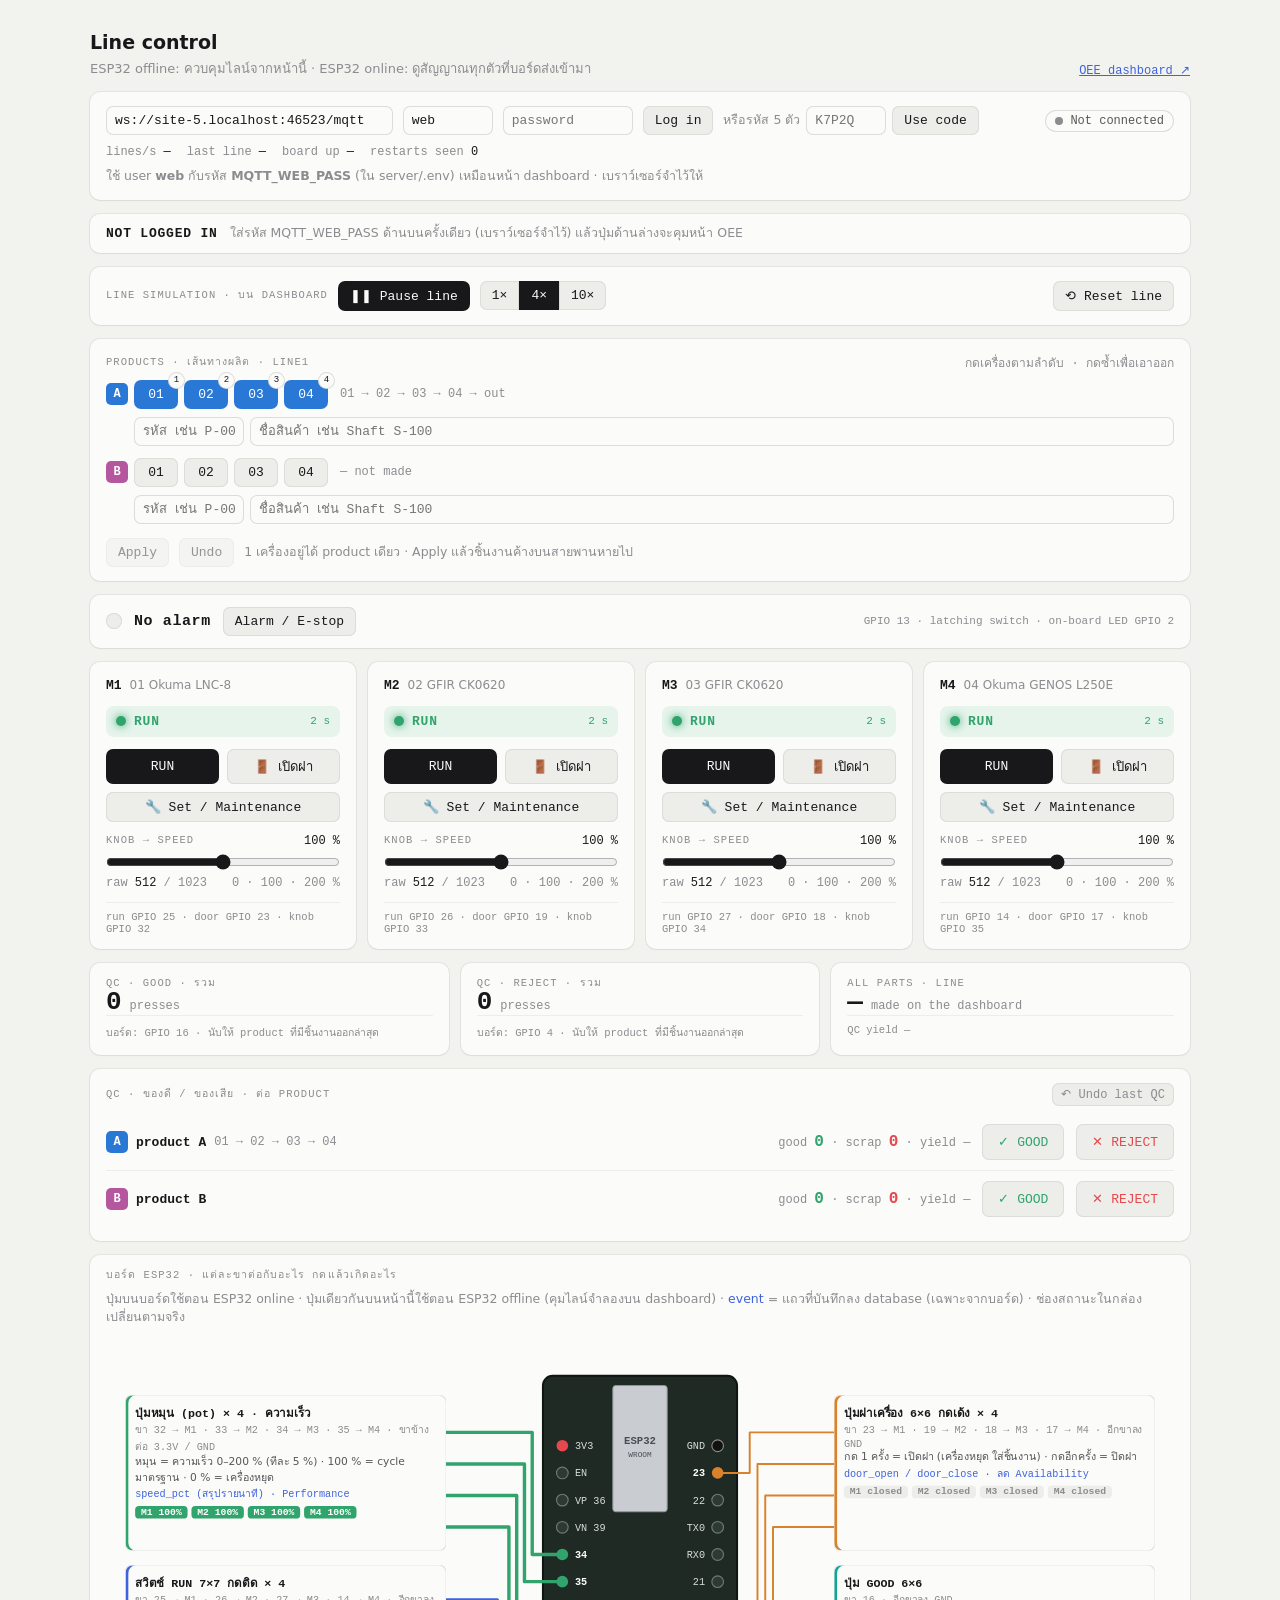
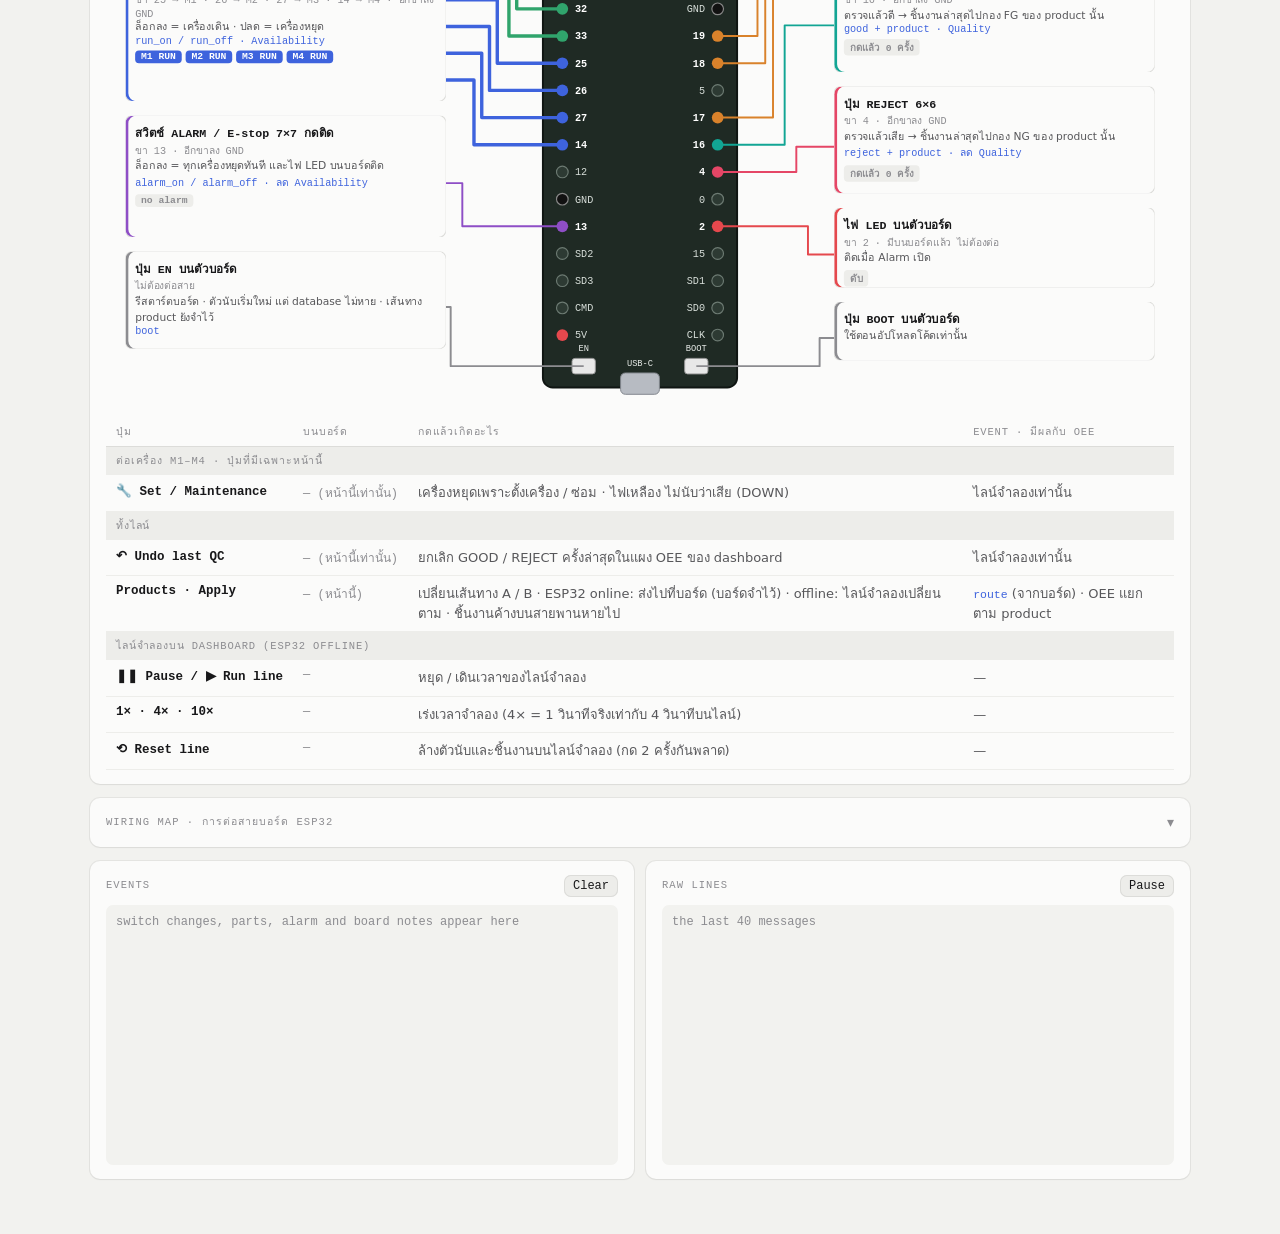
==== commit 12c9cd12: "QC buttons for every product route on the control page Each product with machines on its route gets " ====
--- a/OEE-System/website/control.html
+++ b/OEE-System/website/control.html
@@ -152,6 +152,16 @@
 .qc .btn.ctl{margin-top:10px;width:100%;padding:12px}
 .qc .good .btn{color:var(--green)}.qc .rej .btn{color:var(--red)}
 .qc .undo{margin-top:6px;width:100%;padding:6px;font-size:12px;color:var(--muted)}
+.qcp .undo{padding:4px 10px;font-size:12px;color:var(--muted)}
+.qcp-row{display:flex;flex-wrap:wrap;align-items:center;gap:8px 12px;padding:10px 0;border-top:1px solid var(--faint)}
+.qcp-row:first-child{border-top:0}
+.qcp-row .who{display:flex;align-items:center;gap:8px;min-width:0;flex:1 1 220px}
+.qcp-row .who b{font:600 13px var(--mono);color:var(--strong);overflow:hidden;text-overflow:ellipsis;white-space:nowrap}
+.qcp-row .who em{font:12px var(--mono);font-style:normal;color:var(--muted)}
+.qcp-row .n{font:12px var(--mono);color:var(--muted);white-space:nowrap}
+.qcp-row .n b{font-size:16px;color:var(--strong)}.qcp-row .n .g{color:var(--green)}.qcp-row .n .r{color:var(--red)}
+.qcp-row .btn.qg{color:var(--green);padding:10px 16px}.qcp-row .btn.qr{color:var(--red);padding:10px 16px}
+@media (max-width:620px){.qcp-row .btn.qg,.qcp-row .btn.qr{flex:1}}
 
 /* logs */
 .logs{display:grid;grid-template-columns:minmax(0,1fr) minmax(0,1fr);gap:12px}
@@ -305,11 +315,16 @@
   <section class="machines" id="machines" aria-label="Machines"></section>
 
   <section class="qc" aria-label="Quality check">
-    <div class="card good"><div class="k">QC · Good</div><div class="count"><b id="q-good">—</b><span>presses</span></div>
-      <button class="btn ctl" id="q-good-btn" type="button">✓ GOOD</button><button class="btn ctl undo" id="q-undo-btn" type="button">↶ Undo last QC</button><div class="pins">GPIO 16 · tactile</div></div>
-    <div class="card rej"><div class="k">QC · Reject</div><div class="count"><b id="q-rej">—</b><span>presses</span></div>
-      <button class="btn ctl" id="q-rej-btn" type="button">✕ REJECT</button><div class="pins">GPIO 4 · tactile</div></div>
+    <div class="card good"><div class="k">QC · Good · รวม</div><div class="count"><b id="q-good">—</b><span>presses</span></div>
+      <div class="pins">บอร์ด: GPIO 16 · นับให้ product ที่มีชิ้นงานออกล่าสุด</div></div>
+    <div class="card rej"><div class="k">QC · Reject · รวม</div><div class="count"><b id="q-rej">—</b><span>presses</span></div>
+      <div class="pins">บอร์ด: GPIO 4 · นับให้ product ที่มีชิ้นงานออกล่าสุด</div></div>
     <div class="card"><div class="k">All parts · line</div><div class="count"><b id="q-all">—</b><span class="mon">finished by 4 machines</span><span class="ctl">made on the dashboard</span></div><div class="pins" id="q-yield">yield —</div></div>
+  </section>
+
+  <section class="card qcp" aria-label="QC per product">
+    <div class="log-h"><span class="k">QC · ของดี / ของเสีย · ต่อ product</span><span class="grow"></span><button class="btn ctl undo" id="q-undo-btn" type="button">↶ Undo last QC</button></div>
+    <div id="qcp-rows"></div>
   </section>
 
   <section class="card" aria-label="What each button does">
@@ -499,7 +514,8 @@
 const ME = Math.random().toString(36).slice(2, 10);
 const ctl = { pot: [512, 512, 512, 512], run: [1, 1, 1, 1], door: [0, 0, 0, 0], al: 0, good: 0, rej: 0, undo: 0, reset: 0,
   setup: [0, 0, 0, 0], sim: { run: 1, speed: 4 }, route: "1234-", useBoard: 1,
-  items: { A: { code: "", name: "" }, B: { code: "", name: "" } } };   // what this page shows
+  items: { A: { code: "", name: "" }, B: { code: "", name: "" } },
+  qc: { A: { good: 0, rej: 0 }, B: { good: 0, rej: 0 } } };   // what this page shows
 let S = null, dragging = -1, sendTimer = 0;   // S: the hub's state as last received
 const sent = {};                              // values sent but not yet back from the hub
 const KEYS = () => [0, 1, 2, 3].flatMap((i) => ["pot", "run", "door", "setup"].map((k) => [`${k}.${i}`, ctl[k][i], S[k][i]]))
@@ -526,7 +542,7 @@
   }, 80);
 }
 // QC good / reject, undo, reset: counted on the hub, never in conflict
-function press(key) { ctl[key]++; command({ cmd: "press", key }); }
+function press(key) { const k = key.split(".")[0]; if (typeof ctl[k] === "number") ctl[k]++; command({ cmd: "press", key }); }
 // a change made on another device: the same line in this page's Events
 function logOther(a, b) {
   const from = " · from another device";
@@ -548,7 +564,7 @@
   if (!m.hub || !Array.isArray(m.pot)) return;
   if (m.last && m.last.by === ME && !m.last.ok && (!S || S.ms !== m.ms)) event(`ignored: someone else changed ${m.last.key} first`, "r");
   if (S && m.last && m.last.by !== ME && m.last.ok) logOther(S, m);
-  if (S) for (const [k, t, c] of [["good", "QC good", "g"], ["rej", "QC reject", "r"], ["undo", "QC undo last", "n"], ["reset", "line reset", "r"]])
+  if (S) for (const [k, t, c] of [["undo", "QC undo last", "n"], ["reset", "line reset", "r"]])
     if (m[k] > ctl[k]) event(`${t}${k === "good" || k === "rej" ? " → " + m[k] : ""} · from another device`, c);
   S = m;
   for (const k of ["run", "door", "setup"]) ctl[k] = m[k].slice();
@@ -561,6 +577,11 @@
     if (document.activeElement !== box) ctl.items[p][f] = ((m.items || {})[p] || {})[f] || "";
   }
   if (m.line) $("rt-line").textContent = m.line;
+  if (m.qc) {
+    if (S && S.qc) for (const P of ["A", "B"]) for (const [k, t, c] of [["good", "QC good", "g"], ["rej", "QC reject", "r"]])
+      if ((m.qc[P] || {})[k] > ctl.qc[P][k]) event(`${t} · product ${P} · from another device`, c);
+    ctl.qc = { A: { ...m.qc.A }, B: { ...m.qc.B } };
+  }
   if (S && m.items && JSON.stringify(S.items) !== JSON.stringify(m.items) && m.last && m.last.by !== ME && m.last.ok)
     event(`product names changed · from another device`, "b");
   for (const k in sent) delete sent[k];
@@ -592,8 +613,30 @@
   c.slider.addEventListener("change", () => { dragging = -1; event(`M${i + 1} speed ${c.slider.value} %`, "n"); });
 });
 $("al-btn").addEventListener("click", () => { ctl.al = ctl.al ? 0 : 1; sendCtl(ctl.al ? "ALARM ON" : "alarm cleared", ctl.al ? "r" : "g"); });
-$("q-good-btn").addEventListener("click", () => { press("good"); bump($("q-good")); sendCtl(`QC good → ${ctl.good}`, "g"); });
-$("q-rej-btn").addEventListener("click", () => { press("rej"); bump($("q-rej")); sendCtl(`QC reject → ${ctl.rej}`, "r"); });
+// QC per product: a GOOD / REJECT pair for each product that has machines on its route
+$("qcp-rows").innerHTML = ["A", "B"].map((P) => `<div class="qcp-row" data-p="${P}">
+  <span class="who"><i class="rp${P === "B" ? " b" : ""}">${P}</i><b data-q="name"></b><em data-q="route"></em></span>
+  <span class="n">good <b class="g" data-q="good">0</b> · scrap <b class="r" data-q="rej">0</b> · yield <span data-q="yield">—</span></span>
+  <button class="btn ctl qg" type="button">✓ GOOD</button><button class="btn ctl qr" type="button">✕ REJECT</button></div>`).join("");
+document.querySelectorAll(".qcp-row").forEach((row) => {
+  const P = row.dataset.p;
+  row.querySelector(".qg").addEventListener("click", () => { press("good." + P); ctl.qc[P].good++; renderQcp(); sendCtl(`QC good · product ${P}`, "g"); });
+  row.querySelector(".qr").addEventListener("click", () => { press("rej." + P); ctl.qc[P].rej++; renderQcp(); sendCtl(`QC reject · product ${P}`, "r"); });
+});
+// counts: the hub's (simulator) or the board's own split (monitor: qg / qr since its power-on or route change)
+function renderQcp() {
+  const r = parseRoute(liveRoute()) || [[0, 1, 2, 3], []], board = mode() === "monitor" && prev;
+  document.querySelectorAll(".qcp-row").forEach((row, p) => {
+    const P = row.dataset.p, it = ctl.items[P] || {};
+    row.hidden = !r[p].length;
+    const g = board ? (prev.qg || [])[p] >>> 0 : ctl.qc[P].good, x = board ? (prev.qr || [])[p] >>> 0 : ctl.qc[P].rej;
+    const set = (k, v) => { const e = row.querySelector(`[data-q="${k}"]`); if (e.textContent !== String(v)) e.textContent = v; };
+    set("name", [it.code, it.name].filter(Boolean).join(" ") || "product " + P);
+    set("route", r[p].map((i) => MACHINES[i].no).join(" → "));
+    set("good", g); set("rej", x); set("yield", g + x ? Math.round((g / (g + x)) * 100) + " %" : "—");
+  });
+}
+setInterval(renderQcp, 500);
 $("q-undo-btn").addEventListener("click", () => { press("undo"); sendCtl("QC undo last", "n"); });
 $("sim-run").addEventListener("click", () => { ctl.sim.run = ctl.sim.run ? 0 : 1; sendCtl(ctl.sim.run ? "line running" : "line paused", "n"); });
 document.querySelectorAll(".sim [data-speed]").forEach((b) => b.addEventListener("click", () => { ctl.sim.speed = +b.dataset.speed; sendCtl(`time speed ${ctl.sim.speed}×`, "n"); }));
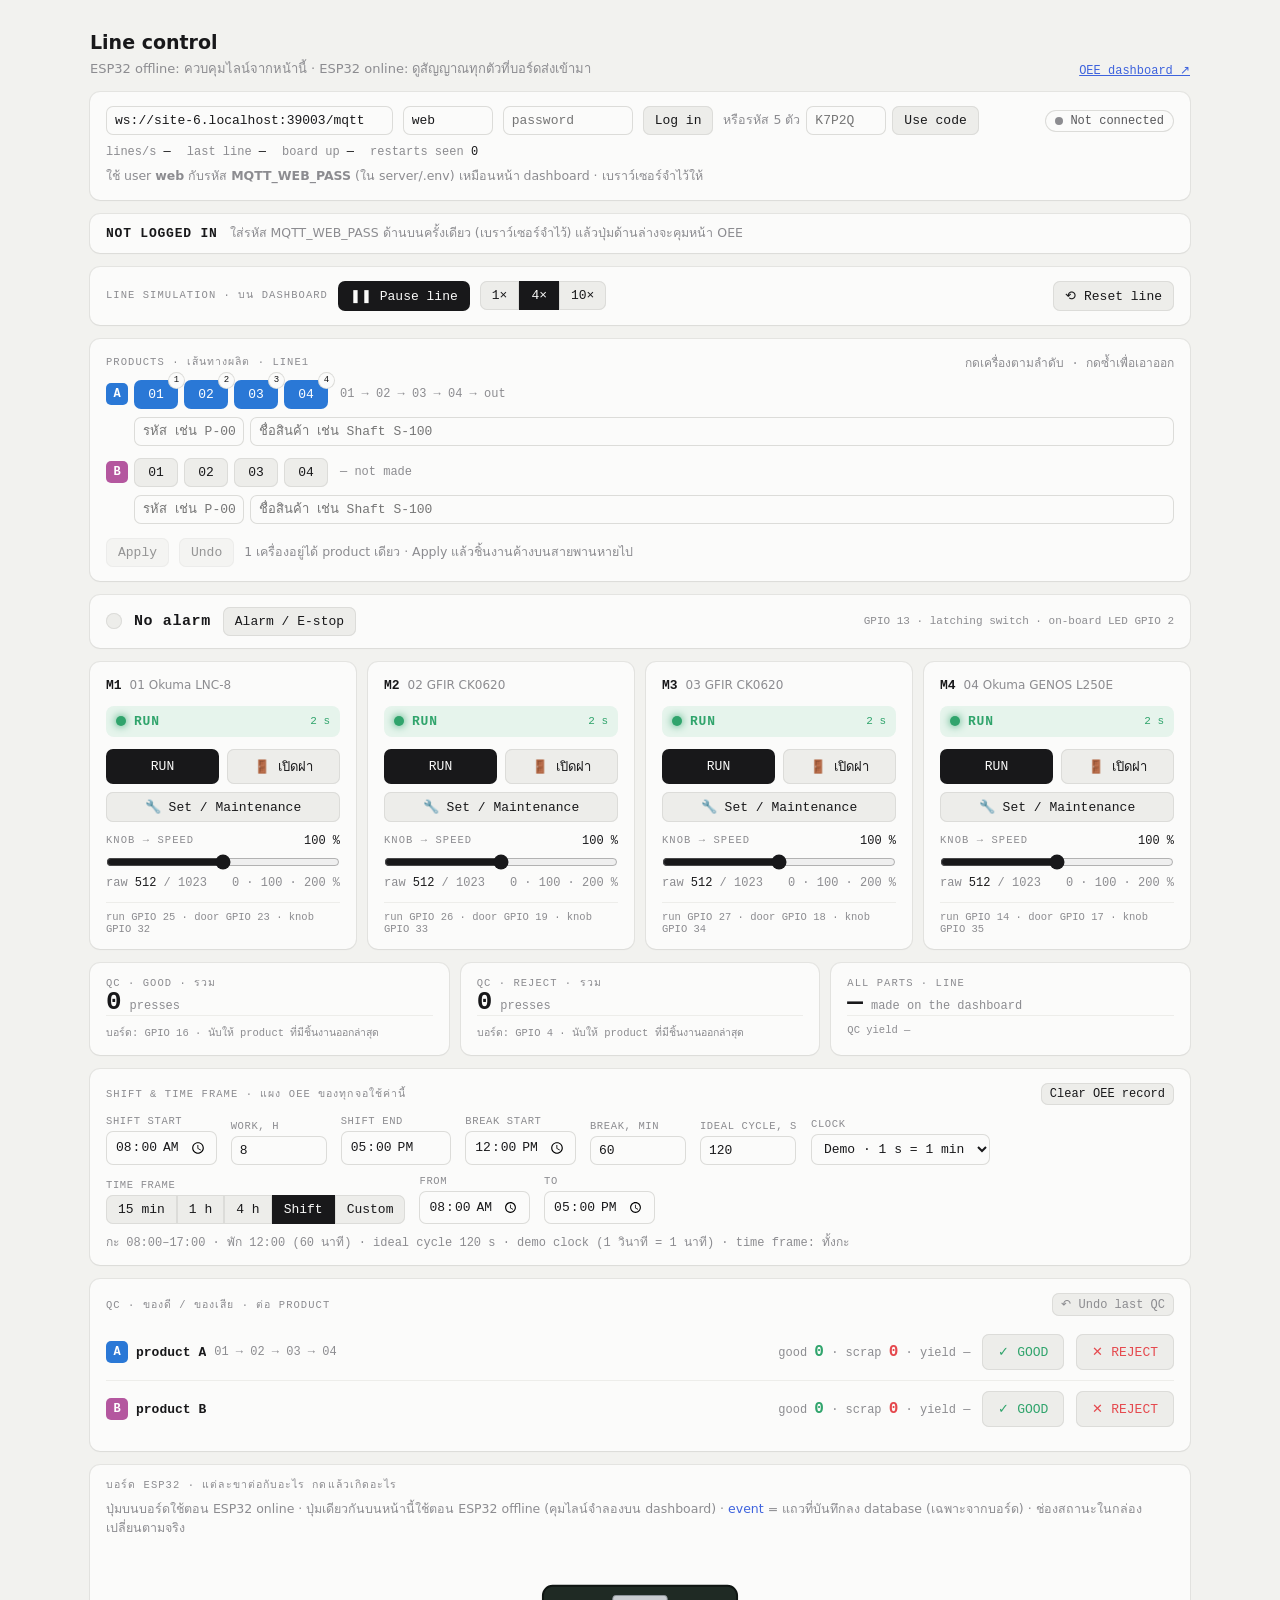
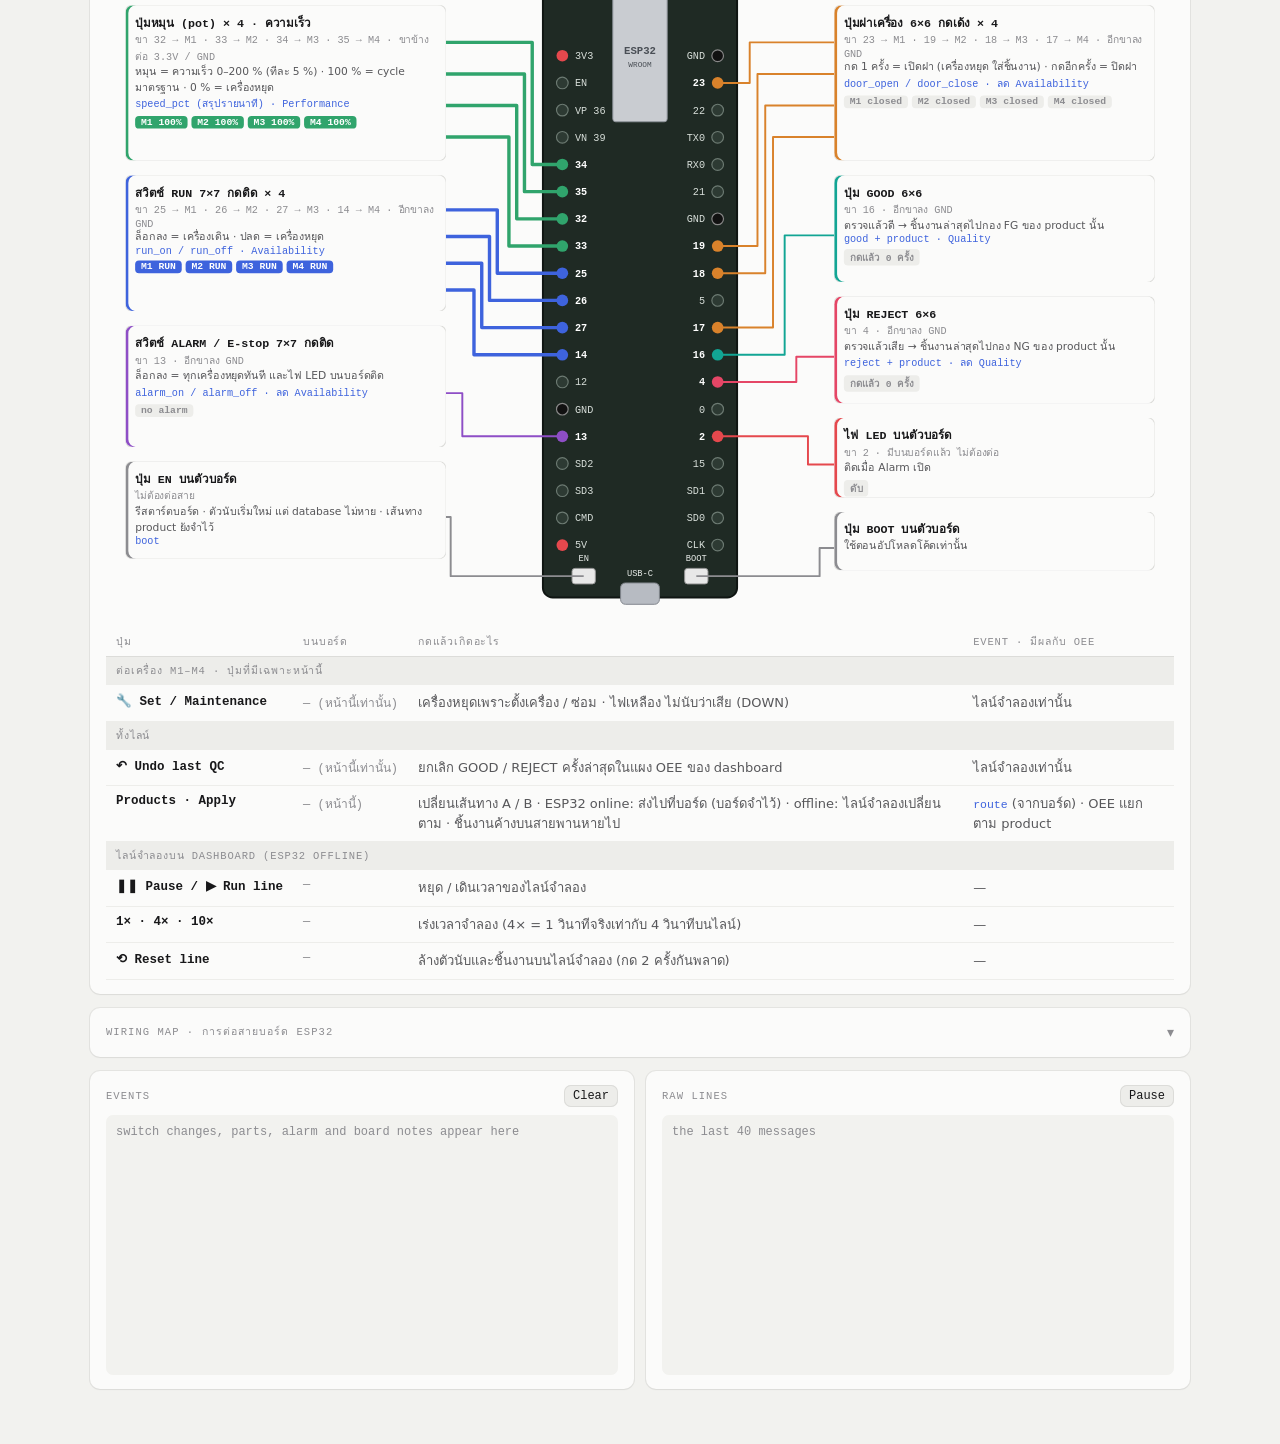
==== commit 0c605546: "Minimal OEE page; shift and time frame set on the control page - OEE page keeps what matters: what i" ====
--- a/OEE-System/website/control.html
+++ b/OEE-System/website/control.html
@@ -137,6 +137,12 @@
 .rt-item .it-code{width:110px}.rt-item .it-name{flex:1 1 200px}
 @media (max-width:620px){.rt-item{margin-left:0}}
 #rt-msg{font:12px var(--mono);color:var(--muted)}
+/* shift & time frame */
+.sh-form{display:flex;flex-wrap:wrap;gap:10px 14px;align-items:flex-end;margin-top:10px}
+.sh-form label{display:grid;gap:4px;font:500 10.5px var(--mono);letter-spacing:.06em;text-transform:uppercase;color:var(--muted)}
+.sh-form input,.sh-form select{width:auto;min-width:96px}
+.sh-form input[type=number]{width:90px}
+#sh-sum{font:12px var(--mono);color:var(--muted);margin-top:8px}
 /* simulation */
 .sim{display:flex;flex-wrap:wrap;align-items:center;gap:8px 10px}
 .seg{display:inline-flex}.seg .btn{border-radius:0}.seg .btn:first-child{border-radius:7px 0 0 7px}.seg .btn:last-child{border-radius:0 7px 7px 0}
@@ -320,6 +326,25 @@
     <div class="card rej"><div class="k">QC · Reject · รวม</div><div class="count"><b id="q-rej">—</b><span>presses</span></div>
       <div class="pins">บอร์ด: GPIO 4 · นับให้ product ที่มีชิ้นงานออกล่าสุด</div></div>
     <div class="card"><div class="k">All parts · line</div><div class="count"><b id="q-all">—</b><span class="mon">finished by 4 machines</span><span class="ctl">made on the dashboard</span></div><div class="pins" id="q-yield">yield —</div></div>
+  </section>
+
+  <section class="card" aria-label="Shift and time frame">
+    <div class="log-h"><span class="k">Shift & time frame · แผง OEE ของทุกจอใช้ค่านี้</span><span class="grow"></span><button class="btn" id="oee-clear" type="button">Clear OEE record</button></div>
+    <div class="sh-form">
+      <label>Shift start<input class="in" type="time" data-s="start"></label>
+      <label>Work, h<input class="in" type="number" min="1" max="16" step="0.5" data-s="work"></label>
+      <label>Shift end<input class="in" type="time" data-s="end" readonly title="start + work hours + break"></label>
+      <label>Break start<input class="in" type="time" data-s="bstart"></label>
+      <label>Break, min<input class="in" type="number" min="0" max="480" step="5" data-s="blen"></label>
+      <label>Ideal cycle, s<input class="in" type="number" min="1" max="36000" step="1" data-s="cycle"></label>
+      <label>Clock<select class="in" data-s="clock"><option value="real">Real time</option><option value="demo">Demo · 1 s = 1 min</option></select></label>
+    </div>
+    <div class="sh-form">
+      <label>Time frame<span class="seg" role="radiogroup" aria-label="Time frame"><button class="btn" type="button" data-win="15">15 min</button><button class="btn" type="button" data-win="60">1 h</button><button class="btn" type="button" data-win="240">4 h</button><button class="btn" type="button" data-win="shift">Shift</button><button class="btn" type="button" data-win="custom">Custom</button></span></label>
+      <label>From<input class="in" type="time" data-s="from"></label>
+      <label>To<input class="in" type="time" data-s="to"></label>
+    </div>
+    <div id="sh-sum"></div>
   </section>
 
   <section class="card qcp" aria-label="QC per product">
@@ -515,12 +540,15 @@
 const ctl = { pot: [512, 512, 512, 512], run: [1, 1, 1, 1], door: [0, 0, 0, 0], al: 0, good: 0, rej: 0, undo: 0, reset: 0,
   setup: [0, 0, 0, 0], sim: { run: 1, speed: 4 }, route: "1234-", useBoard: 1,
   items: { A: { code: "", name: "" }, B: { code: "", name: "" } },
-  qc: { A: { good: 0, rej: 0 }, B: { good: 0, rej: 0 } } };   // what this page shows
+  qc: { A: { good: 0, rej: 0 }, B: { good: 0, rej: 0 } },
+  shift: { start: "08:00", work: 8, bstart: "12:00", blen: 60, cycle: 120, clock: "demo", win: "shift", from: "08:00", to: "17:00" },
+  clear: 0 };   // what this page shows
 let S = null, dragging = -1, sendTimer = 0;   // S: the hub's state as last received
 const sent = {};                              // values sent but not yet back from the hub
 const KEYS = () => [0, 1, 2, 3].flatMap((i) => ["pot", "run", "door", "setup"].map((k) => [`${k}.${i}`, ctl[k][i], S[k][i]]))
   .concat([["al", ctl.al, S.al], ["useBoard", ctl.useBoard, S.useBoard], ["route", ctl.route, S.route], ["sim.run", ctl.sim.run, S.sim.run], ["sim.speed", ctl.sim.speed, S.sim.speed]])
-  .concat(["A", "B"].flatMap((p) => ["code", "name"].map((f) => [`item.${p}.${f}`, ctl.items[p][f], ((S.items || {})[p] || {})[f] ?? ""])));
+  .concat(["A", "B"].flatMap((p) => ["code", "name"].map((f) => [`item.${p}.${f}`, ctl.items[p][f], ((S.items || {})[p] || {})[f] ?? ""])))
+  .concat(Object.keys(ctl.shift).map((f) => [`shift.${f}`, ctl.shift[f], (S.shift || {})[f]]));
 function command(m) {
   if (!client || !client.connected) return;
   const text = JSON.stringify({ ...m, by: ME });
@@ -577,6 +605,11 @@
     if (document.activeElement !== box) ctl.items[p][f] = ((m.items || {})[p] || {})[f] || "";
   }
   if (m.line) $("rt-line").textContent = m.line;
+  if (m.shift) {
+    if (S && S.shift && JSON.stringify(S.shift) !== JSON.stringify(m.shift) && m.last && m.last.by !== ME && m.last.ok) event("shift / time frame changed · from another device", "n");
+    for (const f in m.shift) { const box = document.querySelector(`.sh-form [data-s="${f}"]`); if (document.activeElement !== box) ctl.shift[f] = m.shift[f]; }
+    renderShift();
+  }
   if (m.qc) {
     if (S && S.qc) for (const P of ["A", "B"]) for (const [k, t, c] of [["good", "QC good", "g"], ["rej", "QC reject", "r"]])
       if ((m.qc[P] || {})[k] > ctl.qc[P][k]) event(`${t} · product ${P} · from another device`, c);
@@ -613,6 +646,39 @@
   c.slider.addEventListener("change", () => { dragging = -1; event(`M${i + 1} speed ${c.slider.value} %`, "n"); });
 });
 $("al-btn").addEventListener("click", () => { ctl.al = ctl.al ? 0 : 1; sendCtl(ctl.al ? "ALARM ON" : "alarm cleared", ctl.al ? "r" : "g"); });
+// shift & time frame: every dashboard's OEE panel follows these (the hub keeps them)
+const toMin = (v) => { const m = /^(\d{2}):(\d{2})$/.exec(v || ""); return m ? +m[1] * 60 + +m[2] : NaN; };
+const hm = (n) => String(Math.floor(n / 60) % 24).padStart(2, "0") + ":" + String(n % 60).padStart(2, "0");
+function renderShift() {
+  const sh = ctl.shift, end = toMin(sh.start) + Math.round(sh.work * 60) + (sh.blen || 0);
+  document.querySelectorAll(".sh-form [data-s]").forEach((box) => {
+    const f = box.dataset.s, v = f === "end" ? (Number.isFinite(end) ? hm(Math.min(end, 1439)) : "") : sh[f];
+    if (document.activeElement !== box && String(box.value) !== String(v)) box.value = v;
+  });
+  document.querySelectorAll(".sh-form [data-win]").forEach((b) => b.setAttribute("aria-pressed", String(b.dataset.win === sh.win)));
+  $("sh-sum").textContent = `กะ ${sh.start}–${Number.isFinite(end) ? hm(Math.min(end, 1439)) : "?"} · พัก ${sh.bstart} (${sh.blen} นาที) · ideal cycle ${sh.cycle} s · ${sh.clock === "demo" ? "demo clock (1 วินาที = 1 นาที)" : "เวลาจริง"} · time frame: ${{ 15: "15 นาทีล่าสุด", 60: "1 ชม. ล่าสุด", 240: "4 ชม. ล่าสุด", shift: "ทั้งกะ", custom: sh.from + "–" + sh.to }[sh.win]}`;
+}
+document.querySelectorAll(".sh-form [data-s]").forEach((box) => {
+  const f = box.dataset.s;
+  if (f === "end") return;
+  box.addEventListener("change", () => {
+    const v = box.type === "number" ? Number(box.value) : box.value;
+    if (box.type === "number" && !Number.isFinite(v)) return renderShift();
+    ctl.shift[f] = v;
+    if (f === "from" || f === "to") ctl.shift.win = "custom";
+    renderShift(); sendCtl(`shift ${f} → ${v}`, "n");
+  });
+});
+document.querySelectorAll(".sh-form [data-win]").forEach((b) => b.addEventListener("click", () => { ctl.shift.win = b.dataset.win; renderShift(); sendCtl(`time frame → ${b.textContent}`, "n"); }));
+// clear the OEE record of every dashboard (asks twice)
+$("oee-clear").addEventListener("click", (e) => {
+  const b = e.currentTarget;
+  if (!b.hasAttribute("data-armed")) { b.setAttribute("data-armed", ""); b.textContent = "Click again to clear"; setTimeout(() => { b.removeAttribute("data-armed"); b.textContent = "Clear OEE record"; }, 3000); return; }
+  b.removeAttribute("data-armed"); b.textContent = "Clear OEE record";
+  press("clear"); sendCtl("OEE record cleared on every dashboard", "r");
+});
+renderShift();
+
 // QC per product: a GOOD / REJECT pair for each product that has machines on its route
 $("qcp-rows").innerHTML = ["A", "B"].map((P) => `<div class="qcp-row" data-p="${P}">
   <span class="who"><i class="rp${P === "B" ? " b" : ""}">${P}</i><b data-q="name"></b><em data-q="route"></em></span>
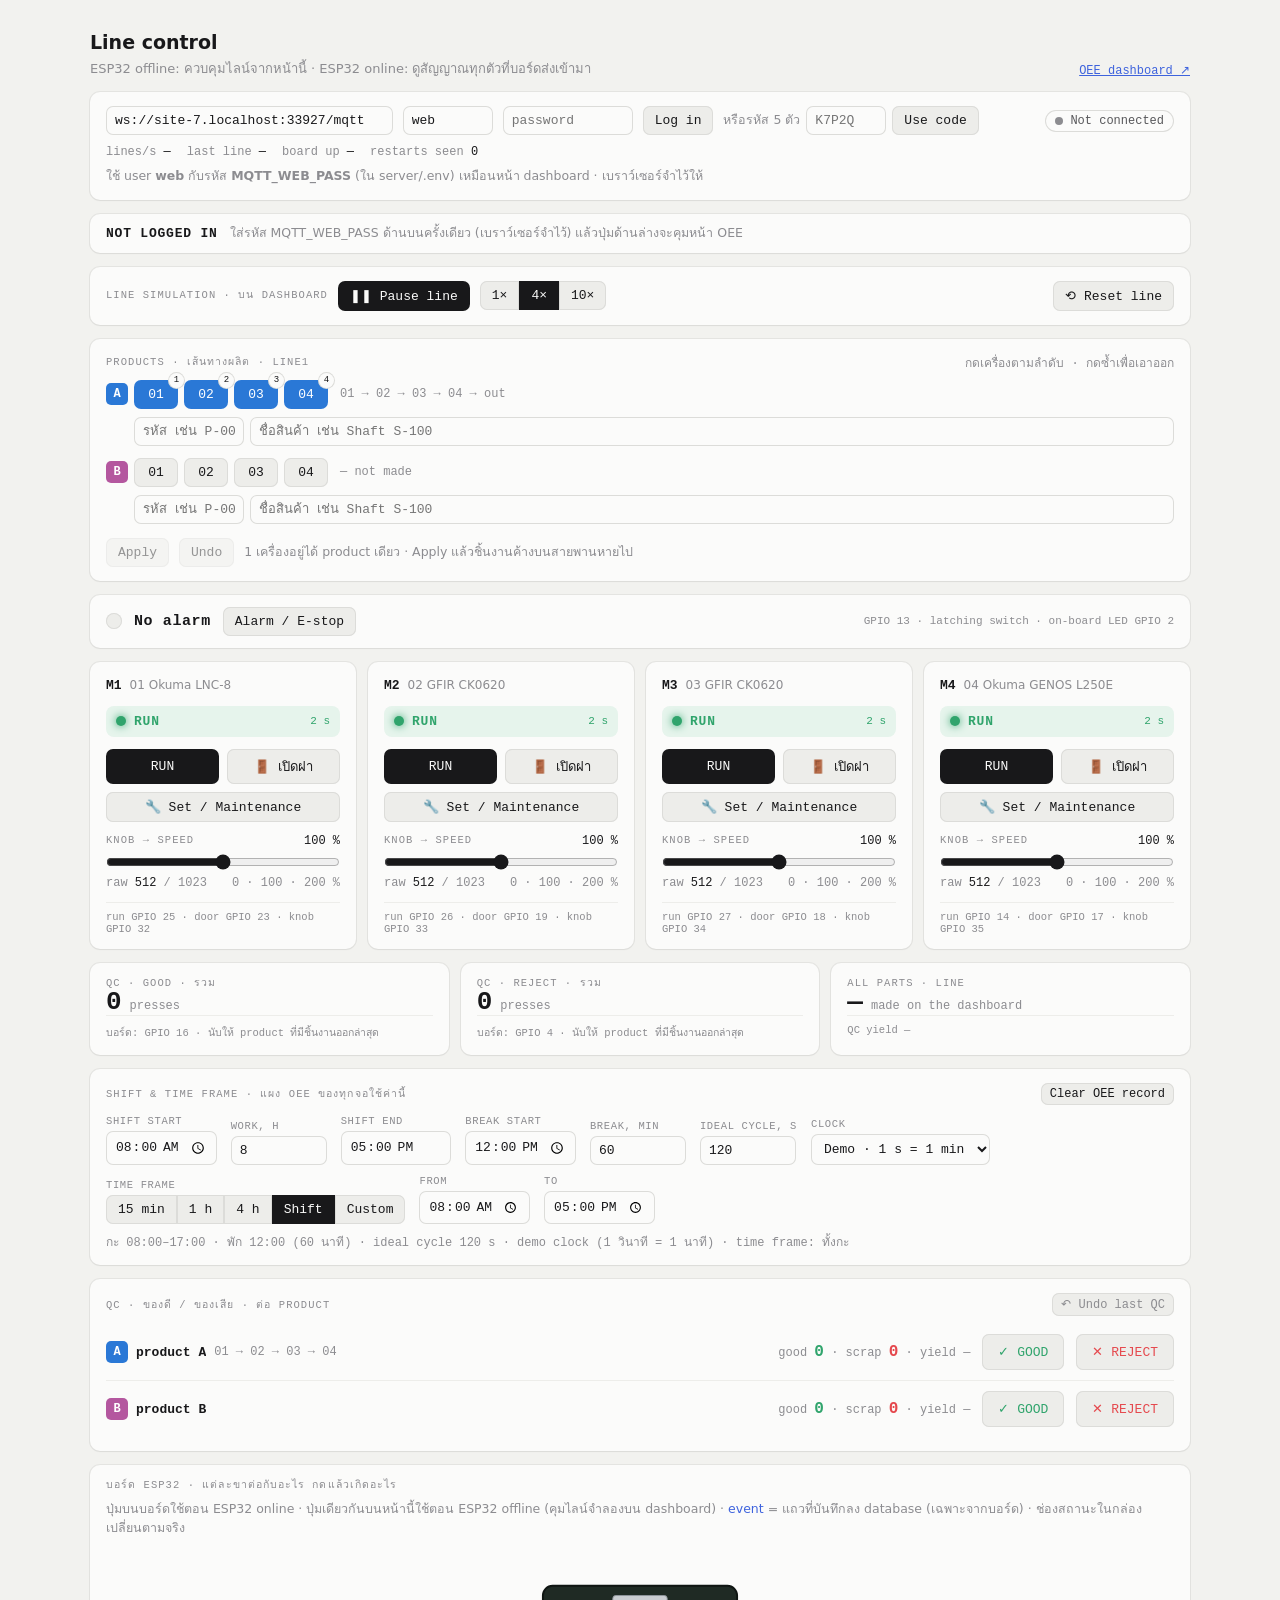
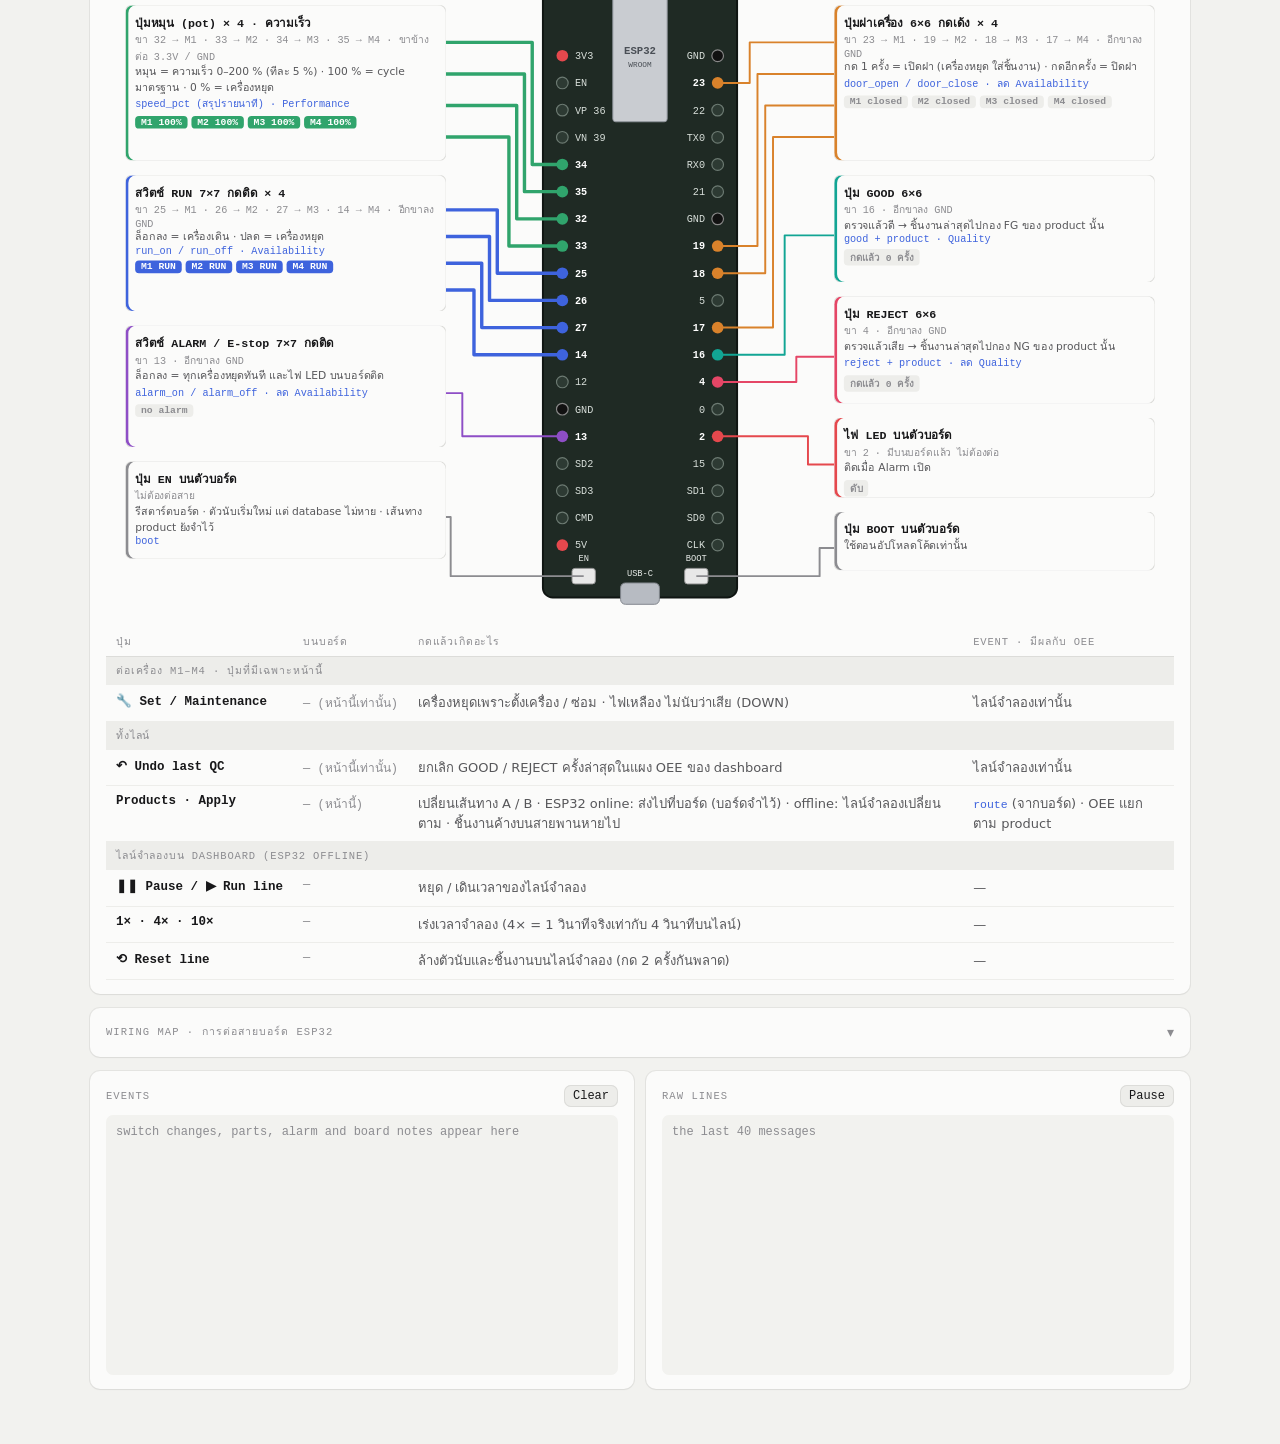
==== commit bd50d52b: "Line shown as BU 3; expanded shift timeline with the cause of each stop - LINE_NAME (server/.env, e." ====
--- a/OEE-System/website/control.html
+++ b/OEE-System/website/control.html
@@ -604,7 +604,7 @@
     const box = document.querySelector(`.rt-row[data-p="${p === "A" ? 0 : 1}"] .it-${f}`);
     if (document.activeElement !== box) ctl.items[p][f] = ((m.items || {})[p] || {})[f] || "";
   }
-  if (m.line) $("rt-line").textContent = m.line;
+  if (m.line) $("rt-line").textContent = m.lineName || m.line;
   if (m.shift) {
     if (S && S.shift && JSON.stringify(S.shift) !== JSON.stringify(m.shift) && m.last && m.last.by !== ME && m.last.ok) event("shift / time frame changed · from another device", "n");
     for (const f in m.shift) { const box = document.querySelector(`.sh-form [data-s="${f}"]`); if (document.activeElement !== box) ctl.shift[f] = m.shift[f]; }
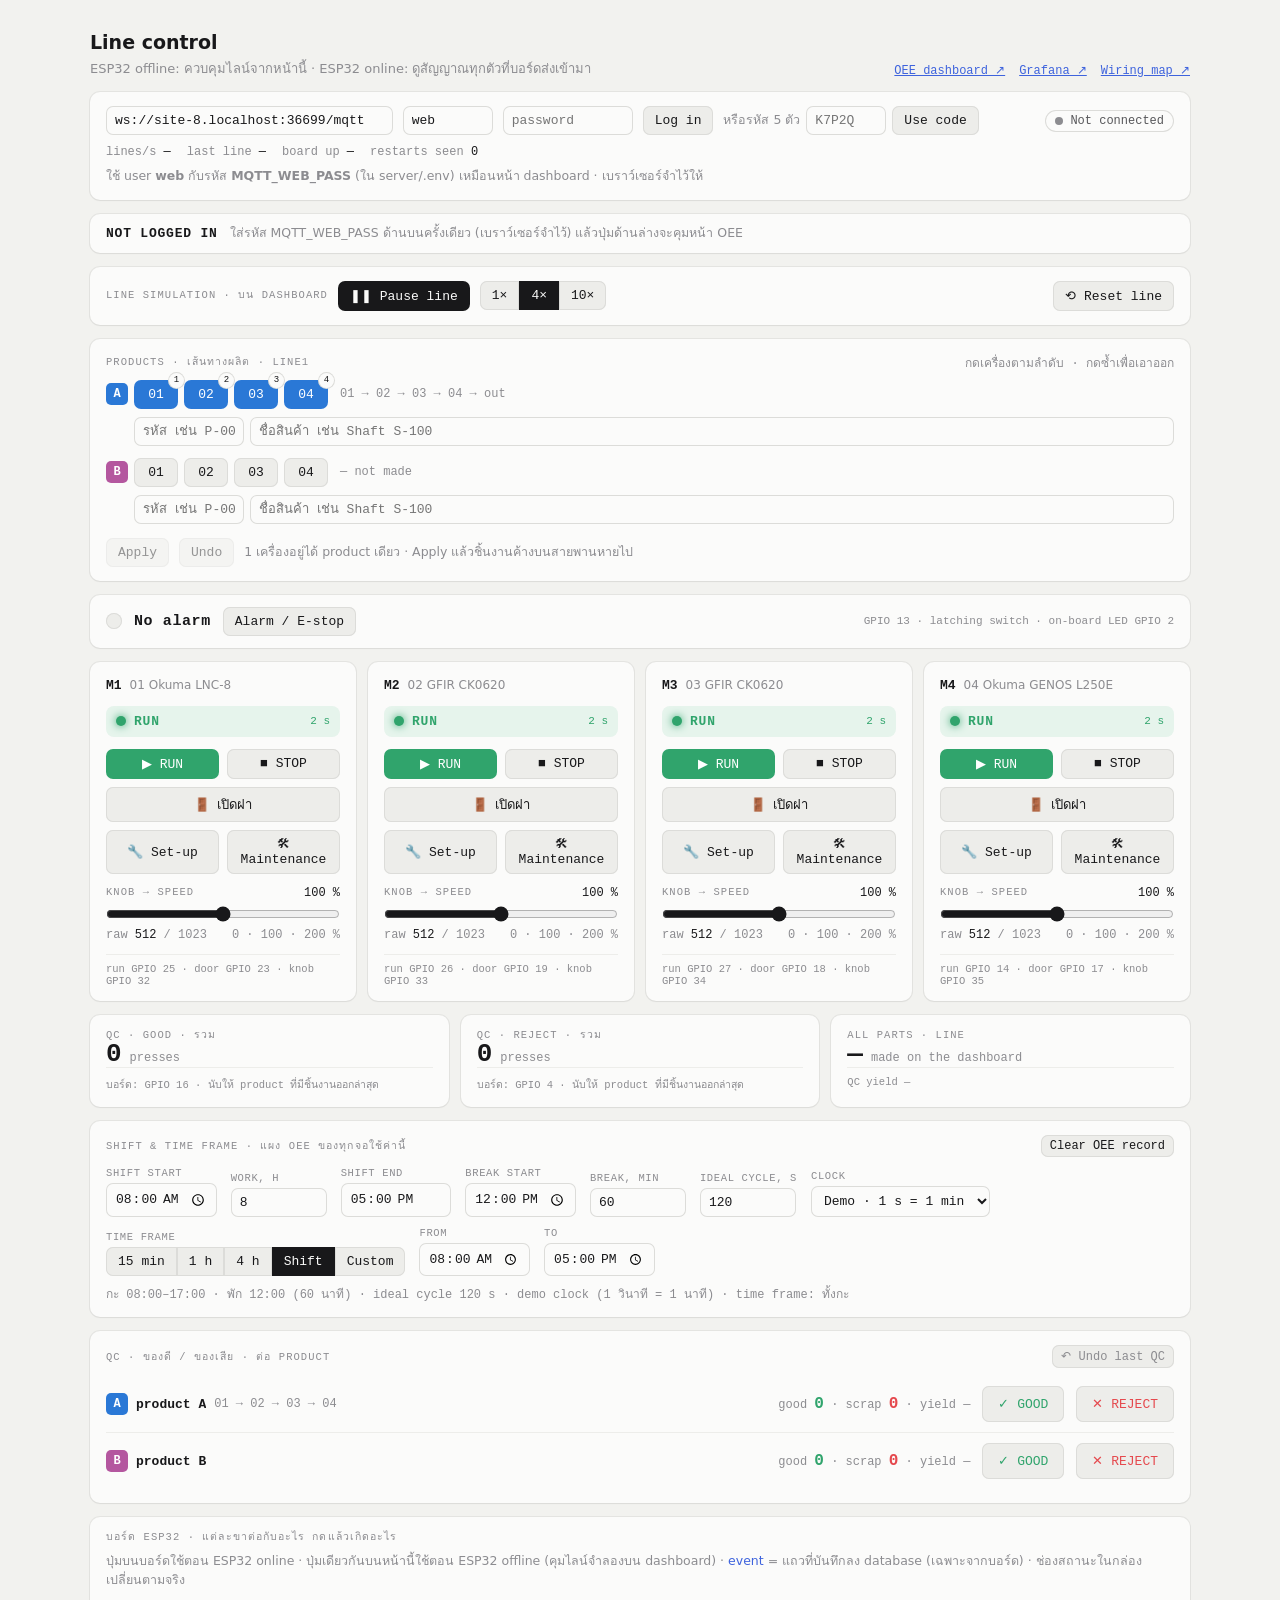
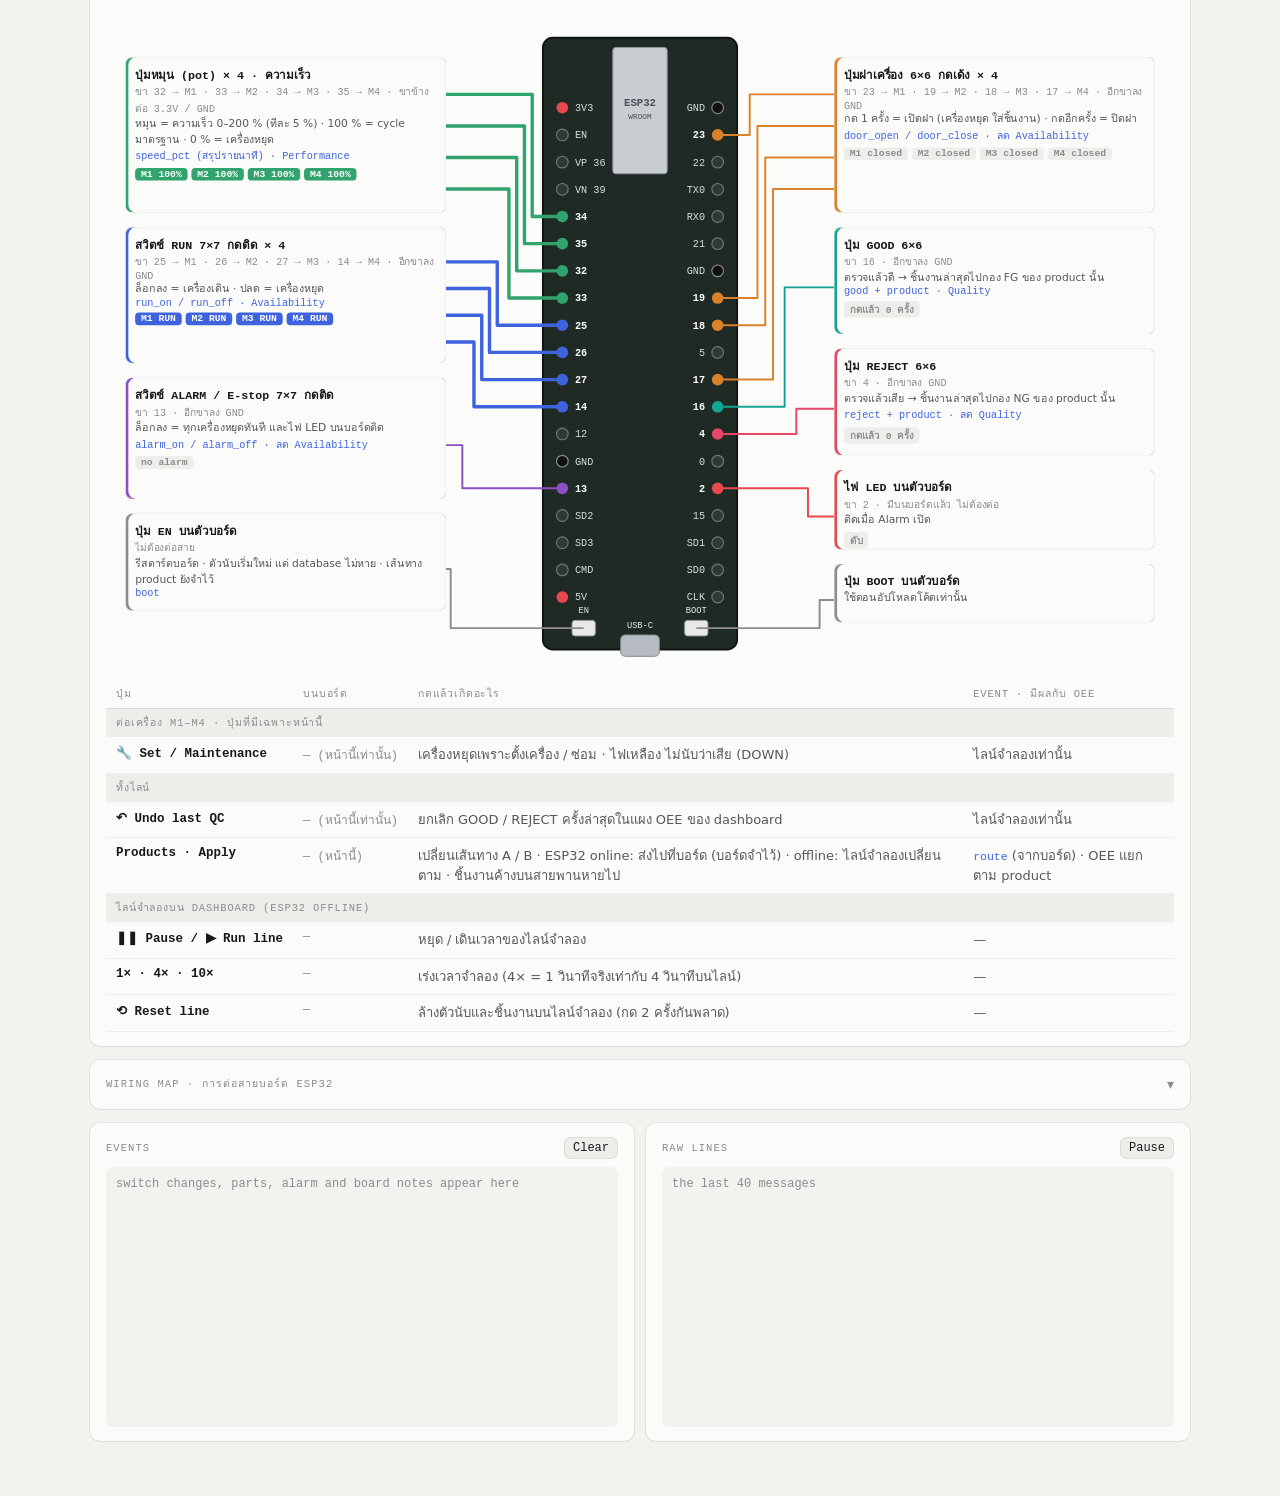
==== commit 5acbb7ca: "Links on the dashboard and control page; RUN / STOP and set-up / maintenance apart - Links under the" ====
--- a/OEE-System/website/control.html
+++ b/OEE-System/website/control.html
@@ -122,6 +122,13 @@
 .sw{display:grid;grid-template-columns:1fr 1fr;gap:8px}
 .sw .btn{width:100%}
 .sw .btn.wide{grid-column:1/-1}
+.sw .btn[data-f="door"]{grid-column:1/-1}
+.sw .btn[data-f="stop"][aria-pressed="true"]{background:var(--red);color:#fff}
+.sw .btn[data-f="run"][aria-pressed="true"]{background:var(--green);color:#fff}
+.state[data-s="maint"]{background:var(--amber-bg);color:var(--amber)}
+.state[data-s="maint"] i{background:#f5a218}
+.links{display:flex;flex-wrap:wrap;gap:6px 14px;margin-left:auto;font:12px var(--mono)}
+.links a{color:var(--blue)}
 .state[data-s="setup"]{background:var(--amber-bg);color:var(--amber)}
 .state[data-s="setup"] i{background:#f5c518}
 /* products: routes */
@@ -267,7 +274,7 @@
       <h1>Line control</h1>
       <p class="sub">ESP32 offline: ควบคุมไลน์จากหน้านี้ · ESP32 online: ดูสัญญาณทุกตัวที่บอร์ดส่งเข้ามา</p>
     </div>
-    <a id="dash" href="/">OEE dashboard ↗</a>
+    <nav class="links" id="links" aria-label="Links"><a id="dash" href="/" target="_blank" rel="noopener">OEE dashboard ↗</a></nav>
   </header>
 
   <section class="card" aria-label="Connection">
@@ -422,9 +429,11 @@
     <div class="m-h"><b>M${i + 1}</b><span>${m.no} ${m.name}</span></div>
     <div class="state" data-s="off"><i></i><span data-f="st">—</span><small data-f="since"></small></div>
     <div class="sw ctl">
-      <button class="btn" data-f="run" type="button" aria-pressed="true">RUN</button>
+      <button class="btn" data-f="run" type="button" aria-pressed="true">▶ RUN</button>
+      <button class="btn" data-f="stop" type="button" aria-pressed="false">■ STOP</button>
       <button class="btn" data-f="door" type="button" aria-pressed="false">🚪 เปิดฝา</button>
-      <button class="btn wide" data-f="setup" type="button" aria-pressed="false">🔧 Set / Maintenance</button>
+      <button class="btn" data-f="setup" type="button" aria-pressed="false">🔧 Set-up</button>
+      <button class="btn" data-f="maint" type="button" aria-pressed="false">🛠 Maintenance</button>
     </div>
     <div class="mon"><div class="k">parts finished</div>
       <div class="count"><b data-f="cnt">—</b><span data-f="gap"></span></div></div>
@@ -538,14 +547,14 @@
    dashboard's simulated line only (the board has no such switches). */
 const ME = Math.random().toString(36).slice(2, 10);
 const ctl = { pot: [512, 512, 512, 512], run: [1, 1, 1, 1], door: [0, 0, 0, 0], al: 0, good: 0, rej: 0, undo: 0, reset: 0,
-  setup: [0, 0, 0, 0], sim: { run: 1, speed: 4 }, route: "1234-", useBoard: 1,
+  setup: [0, 0, 0, 0], maint: [0, 0, 0, 0], sim: { run: 1, speed: 4 }, route: "1234-", useBoard: 1,
   items: { A: { code: "", name: "" }, B: { code: "", name: "" } },
   qc: { A: { good: 0, rej: 0 }, B: { good: 0, rej: 0 } },
   shift: { start: "08:00", work: 8, bstart: "12:00", blen: 60, cycle: 120, clock: "demo", win: "shift", from: "08:00", to: "17:00" },
   clear: 0 };   // what this page shows
 let S = null, dragging = -1, sendTimer = 0;   // S: the hub's state as last received
 const sent = {};                              // values sent but not yet back from the hub
-const KEYS = () => [0, 1, 2, 3].flatMap((i) => ["pot", "run", "door", "setup"].map((k) => [`${k}.${i}`, ctl[k][i], S[k][i]]))
+const KEYS = () => [0, 1, 2, 3].flatMap((i) => ["pot", "run", "door", "setup", "maint"].map((k) => [`${k}.${i}`, ctl[k][i], (S[k] || [])[i]]))
   .concat([["al", ctl.al, S.al], ["useBoard", ctl.useBoard, S.useBoard], ["route", ctl.route, S.route], ["sim.run", ctl.sim.run, S.sim.run], ["sim.speed", ctl.sim.speed, S.sim.speed]])
   .concat(["A", "B"].flatMap((p) => ["code", "name"].map((f) => [`item.${p}.${f}`, ctl.items[p][f], ((S.items || {})[p] || {})[f] ?? ""])))
   .concat(Object.keys(ctl.shift).map((f) => [`shift.${f}`, ctl.shift[f], (S.shift || {})[f]]));
@@ -577,7 +586,8 @@
   for (let i = 0; i < 4; i++) {
     if (a.run[i] !== b.run[i]) event(`M${i + 1} run switch ${b.run[i] ? "ON" : "OFF"}${from}`, b.run[i] ? "g" : "");
     if (a.door[i] !== b.door[i]) event(`M${i + 1} door ${b.door[i] ? "open" : "closed"}${from}`, b.door[i] ? "" : "g");
-    if (a.setup[i] !== b.setup[i]) event(`M${i + 1} ${b.setup[i] ? "set-up / maintenance" : "back in production"}${from}`, "n");
+    if (a.setup[i] !== b.setup[i]) event(`M${i + 1} ${b.setup[i] ? "set-up" : "set-up done"}${from}`, "n");
+    if (b.maint && a.maint && a.maint[i] !== b.maint[i]) event(`M${i + 1} ${b.maint[i] ? "maintenance" : "maintenance done"}${from}`, "n");
     if (pctOf(a.pot[i]) !== pctOf(b.pot[i]) && dragging !== i) event(`M${i + 1} speed ${pctOf(b.pot[i])} %${from}`, "n");
   }
   if (a.al !== b.al) event((b.al ? "ALARM ON" : "alarm cleared") + from, b.al ? "r" : "g");
@@ -595,7 +605,7 @@
   if (S) for (const [k, t, c] of [["undo", "QC undo last", "n"], ["reset", "line reset", "r"]])
     if (m[k] > ctl[k]) event(`${t}${k === "good" || k === "rej" ? " → " + m[k] : ""} · from another device`, c);
   S = m;
-  for (const k of ["run", "door", "setup"]) ctl[k] = m[k].slice();
+  for (const k of ["run", "door", "setup", "maint"]) if (Array.isArray(m[k])) ctl[k] = m[k].slice();
   ctl.pot = m.pot.map((v, i) => (i === dragging ? ctl.pot[i] : v));
   for (const k of ["al", "useBoard", "route", "good", "rej", "undo", "reset"]) ctl[k] = m[k];
   ctl.sim = { ...m.sim };
@@ -605,6 +615,7 @@
     if (document.activeElement !== box) ctl.items[p][f] = ((m.items || {})[p] || {})[f] || "";
   }
   if (m.line) $("rt-line").textContent = m.lineName || m.line;
+  if (m.links) showLinks(m.links);
   if (m.shift) {
     if (S && S.shift && JSON.stringify(S.shift) !== JSON.stringify(m.shift) && m.last && m.last.by !== ME && m.last.ok) event("shift / time frame changed · from another device", "n");
     for (const f in m.shift) { const box = document.querySelector(`.sh-form [data-s="${f}"]`); if (document.activeElement !== box) ctl.shift[f] = m.shift[f]; }
@@ -625,13 +636,15 @@
   showAlarm(!!ctl.al);
   MACHINES.forEach((_, i) => {
     const c = cards[i], pct = pctOf(ctl.pot[i]);
-    c.run.setAttribute("aria-pressed", String(!!ctl.run[i])); c.run.textContent = ctl.run[i] ? "RUN" : "STOP";
+    c.run.setAttribute("aria-pressed", String(!!ctl.run[i])); c.stop.setAttribute("aria-pressed", String(!ctl.run[i]));
+    c.maint.setAttribute("aria-pressed", String(!!ctl.maint[i]));
     c.door.setAttribute("aria-pressed", String(!!ctl.door[i])); c.door.textContent = ctl.door[i] ? "🚪 ปิดฝา" : "🚪 เปิดฝา";
     c.setup.setAttribute("aria-pressed", String(!!ctl.setup[i]));
     if (+c.slider.value !== pct) c.slider.value = pct;
     c.spd.textContent = pct + " %"; c.raw.textContent = ctl.pot[i];
     showState(c, i, !!ctl.run[i], !!ctl.door[i], !!ctl.al, pct, now);
-    if (ctl.setup[i] && !ctl.al) { c.state.dataset.s = "setup"; c.st.textContent = "SET / MAINTENANCE"; }
+    if (ctl.maint[i] && !ctl.al) { c.state.dataset.s = "maint"; c.st.textContent = "MAINTENANCE"; }
+    else if (ctl.setup[i] && !ctl.al) { c.state.dataset.s = "setup"; c.st.textContent = "SET-UP"; }
   });
   showQc(ctl.good, ctl.rej, "—");
   if (typeof BD === "function") BD(ctl);
@@ -639,9 +652,11 @@
   document.querySelectorAll(".sim [data-speed]").forEach((b) => b.setAttribute("aria-pressed", String(+b.dataset.speed === ctl.sim.speed)));
 }
 cards.forEach((c, i) => {
-  c.run.addEventListener("click", () => { ctl.run[i] = ctl.run[i] ? 0 : 1; sendCtl(`M${i + 1} run switch ${ctl.run[i] ? "ON" : "OFF"}`, ctl.run[i] ? "g" : ""); });
+  c.run.addEventListener("click", () => { if (ctl.run[i]) return; ctl.run[i] = 1; sendCtl(`M${i + 1} RUN`, "g"); });
+  c.stop.addEventListener("click", () => { if (!ctl.run[i]) return; ctl.run[i] = 0; sendCtl(`M${i + 1} STOP`, "r"); });
   c.door.addEventListener("click", () => { ctl.door[i] = ctl.door[i] ? 0 : 1; sendCtl(`M${i + 1} door ${ctl.door[i] ? "open" : "closed"}`, ctl.door[i] ? "" : "g"); });
-  c.setup.addEventListener("click", () => { ctl.setup[i] = ctl.setup[i] ? 0 : 1; sendCtl(`M${i + 1} ${ctl.setup[i] ? "set-up / maintenance" : "back in production"}`, ctl.setup[i] ? "" : "g"); });
+  c.setup.addEventListener("click", () => { ctl.setup[i] = ctl.setup[i] ? 0 : 1; sendCtl(`M${i + 1} ${ctl.setup[i] ? "set-up" : "set-up done"}`, ctl.setup[i] ? "" : "g"); });
+  c.maint.addEventListener("click", () => { ctl.maint[i] = ctl.maint[i] ? 0 : 1; sendCtl(`M${i + 1} ${ctl.maint[i] ? "maintenance" : "maintenance done"}`, ctl.maint[i] ? "" : "g"); });
   c.slider.addEventListener("input", () => { dragging = i; ctl.pot[i] = potOf(+c.slider.value); sendCtl(); });
   c.slider.addEventListener("change", () => { dragging = -1; event(`M${i + 1} speed ${c.slider.value} %`, "n"); });
 });
@@ -678,6 +693,17 @@
   press("clear"); sendCtl("OEE record cleared on every dashboard", "r");
 });
 renderShift();
+
+// links in the header: the dashboard, Grafana, the wiring map, and the server's own (LINKS in server/.env)
+let shownLinks = "";
+const DASH_URL = $("dash").href;   // set above: oee.<domain>, or the server's own page
+function showLinks(extra) {
+  const grafana = /^control\./.test(location.hostname) ? `${location.protocol}//${location.hostname.replace(/^control\./, "grafana.")}/` : `${location.protocol}//${location.hostname || "192.168.1.107"}:3000/`;
+  const all = [{ name: "OEE dashboard", url: DASH_URL }, ...(extra || []), { name: "Grafana", url: grafana }, { name: "Wiring map", url: "wiring-map.html" }];
+  const html = all.map((l) => `<a href="${String(l.url).replace(/"/g, "&quot;")}" target="_blank" rel="noopener">${String(l.name).replace(/</g, "&lt;")} ↗</a>`).join("");
+  if (html !== shownLinks) { $("links").innerHTML = shownLinks = html; }
+}
+showLinks([]);
 
 // QC per product: a GOOD / REJECT pair for each product that has machines on its route
 $("qcp-rows").innerHTML = ["A", "B"].map((P) => `<div class="qcp-row" data-p="${P}">
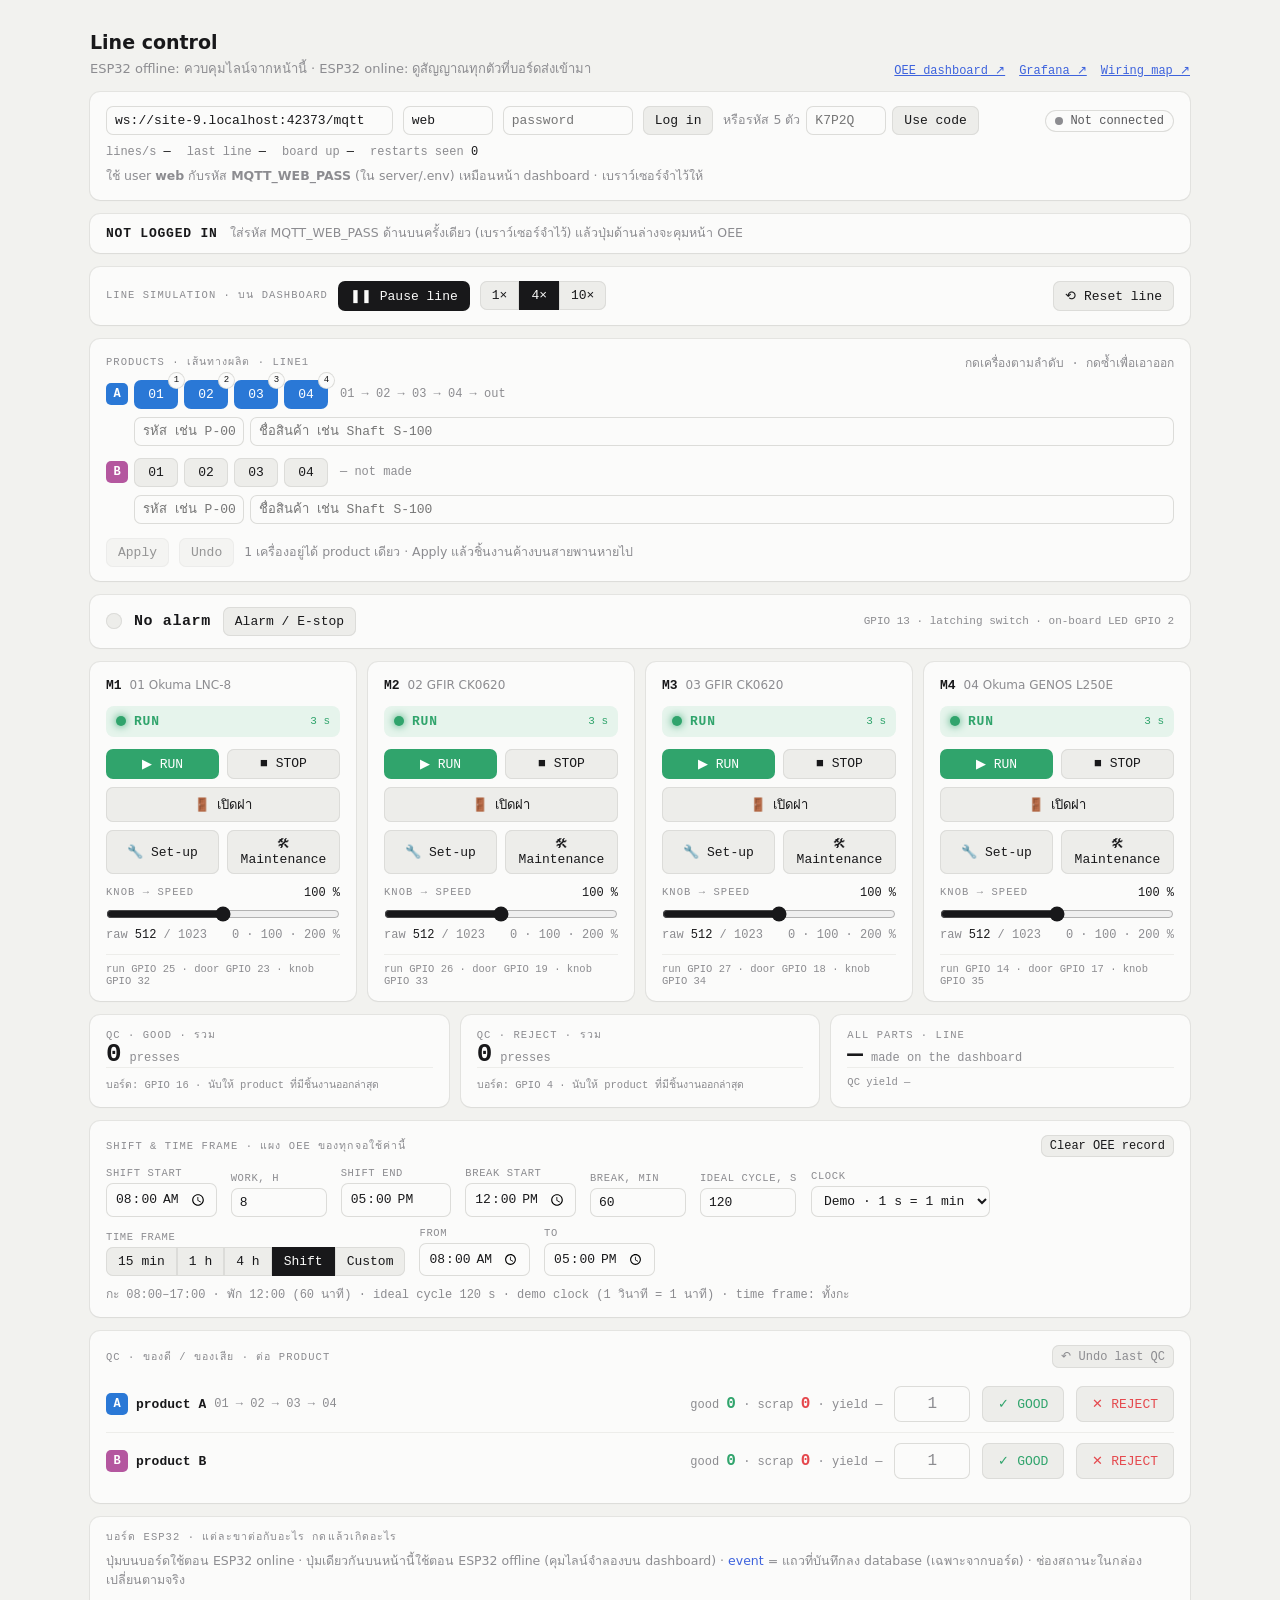
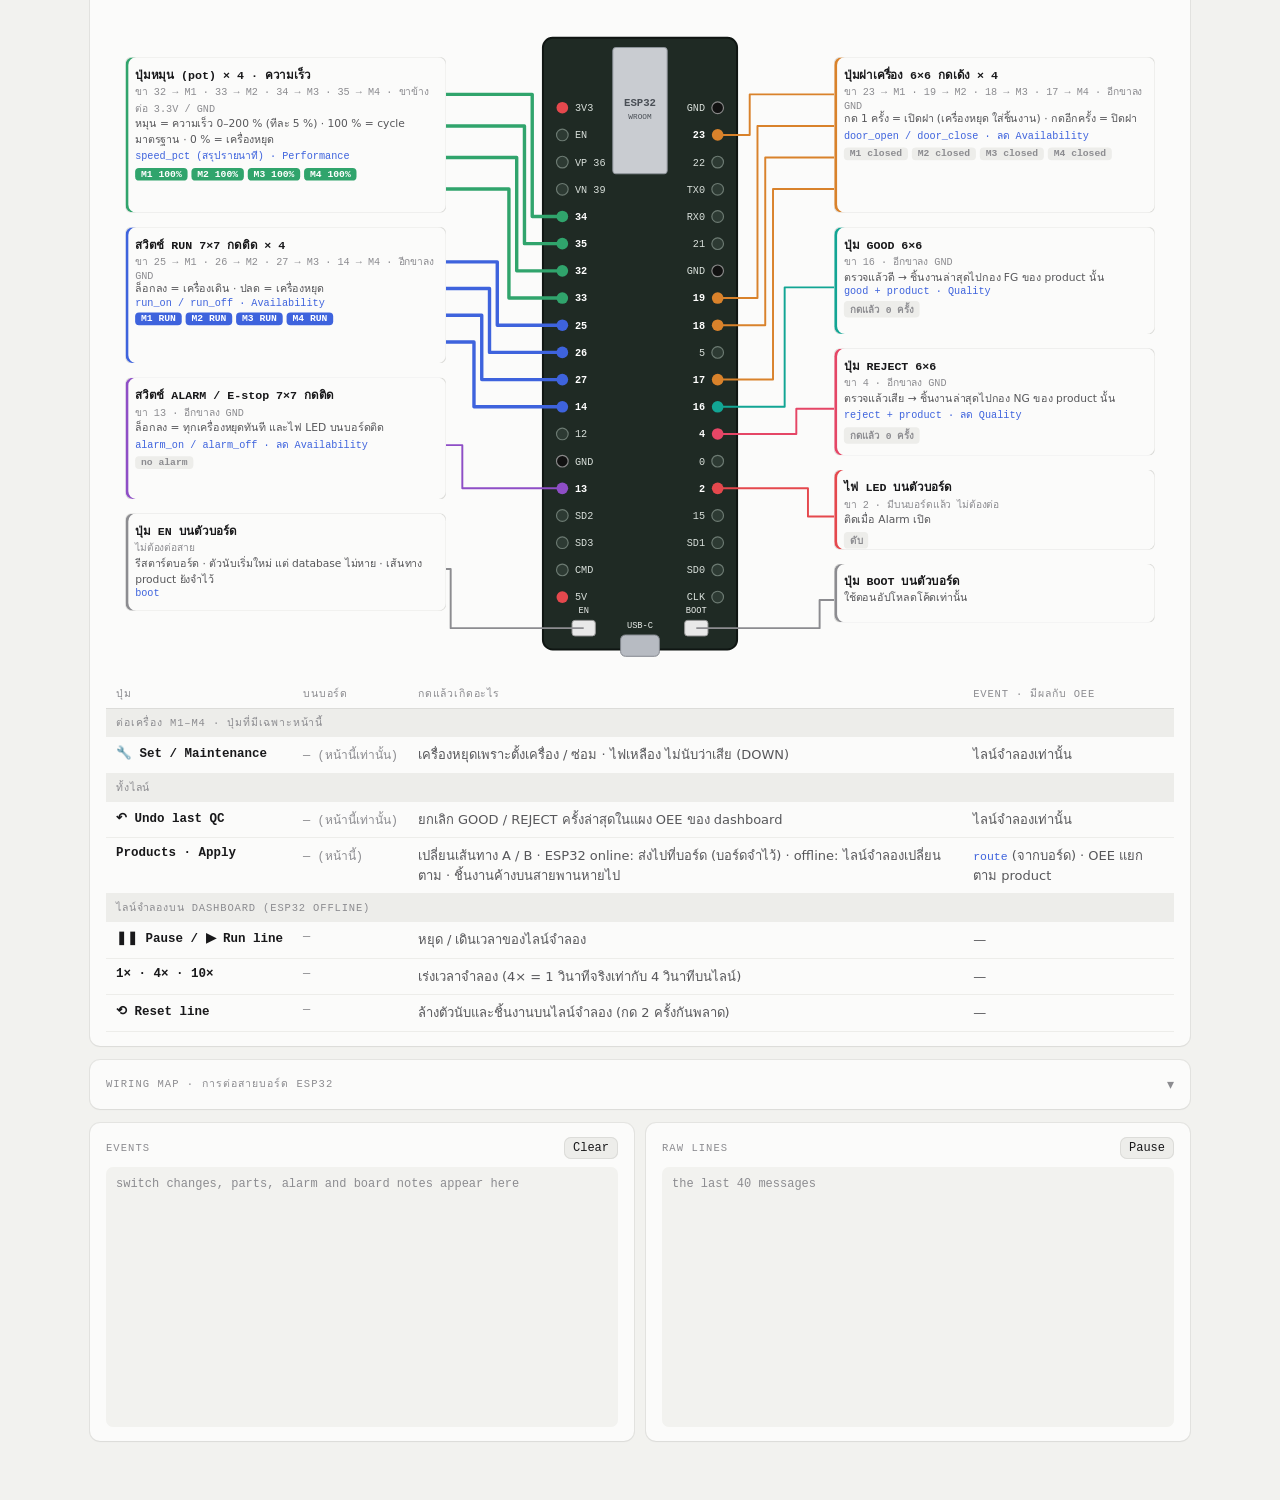
==== commit 1d4d6ad3: "QC number box on the control page; SQL (sql.<domain>) in the links and guides Control page: a number" ====
--- a/OEE-System/website/control.html
+++ b/OEE-System/website/control.html
@@ -174,7 +174,15 @@
 .qcp-row .n{font:12px var(--mono);color:var(--muted);white-space:nowrap}
 .qcp-row .n b{font-size:16px;color:var(--strong)}.qcp-row .n .g{color:var(--green)}.qcp-row .n .r{color:var(--red)}
 .qcp-row .btn.qg{color:var(--green);padding:10px 16px}.qcp-row .btn.qr{color:var(--red);padding:10px 16px}
-@media (max-width:620px){.qcp-row .btn.qg,.qcp-row .btn.qr{flex:1}}
+/* how many parts one GOOD / REJECT press counts: empty = 1; on a phone it opens the number keypad */
+.qcp-row .qn{width:76px;padding:9px 10px;border:0;border-radius:7px;background:var(--card);color:var(--strong);font:600 16px var(--mono);text-align:center;box-shadow:inset 0 0 0 1px var(--line)}
+.qcp-row .qn:focus{outline:2px solid var(--strong);outline-offset:1px}
+.qcp-row .qn::placeholder{color:var(--muted);font-weight:400}
+@media (max-width:620px){
+  .qcp-row .n{flex-basis:100%}   /* the counts on their own line, then [number] [GOOD] [REJECT] in one row */
+  .qcp-row .btn.qg,.qcp-row .btn.qr{flex:1 1 0;min-width:0;padding:11px 6px;white-space:nowrap}
+  .qcp-row .qn{flex:none;width:64px}
+}
 
 /* logs */
 .logs{display:grid;grid-template-columns:minmax(0,1fr) minmax(0,1fr);gap:12px}
@@ -579,7 +587,7 @@
   }, 80);
 }
 // QC good / reject, undo, reset: counted on the hub, never in conflict
-function press(key) { const k = key.split(".")[0]; if (typeof ctl[k] === "number") ctl[k]++; command({ cmd: "press", key }); }
+function press(key, n = 1) { const k = key.split(".")[0]; if (typeof ctl[k] === "number") ctl[k] += n; command(n > 1 ? { cmd: "press", key, n } : { cmd: "press", key }); }
 // a change made on another device: the same line in this page's Events
 function logOther(a, b) {
   const from = " · from another device";
@@ -699,7 +707,9 @@
 const DASH_URL = $("dash").href;   // set above: oee.<domain>, or the server's own page
 function showLinks(extra) {
   const grafana = /^control\./.test(location.hostname) ? `${location.protocol}//${location.hostname.replace(/^control\./, "grafana.")}/` : `${location.protocol}//${location.hostname || "192.168.1.107"}:3000/`;
-  const all = [{ name: "OEE dashboard", url: DASH_URL }, ...(extra || []), { name: "Grafana", url: grafana }, { name: "Wiring map", url: "wiring-map.html" }];
+  // pgweb: sql.<domain> from outside, or on the server itself only (it listens on 127.0.0.1)
+  const sql = /^control\./.test(location.hostname) ? `${location.protocol}//${location.hostname.replace(/^control\./, "sql.")}/` : /^(localhost|127\.0\.0\.1)$/.test(location.hostname) ? "http://127.0.0.1:8081/" : null;
+  const all = [{ name: "OEE dashboard", url: DASH_URL }, ...(extra || []), { name: "Grafana", url: grafana }, ...(sql ? [{ name: "SQL", url: sql }] : []), { name: "Wiring map", url: "wiring-map.html" }];
   const html = all.map((l) => `<a href="${String(l.url).replace(/"/g, "&quot;")}" target="_blank" rel="noopener">${String(l.name).replace(/</g, "&lt;")} ↗</a>`).join("");
   if (html !== shownLinks) { $("links").innerHTML = shownLinks = html; }
 }
@@ -709,11 +719,23 @@
 $("qcp-rows").innerHTML = ["A", "B"].map((P) => `<div class="qcp-row" data-p="${P}">
   <span class="who"><i class="rp${P === "B" ? " b" : ""}">${P}</i><b data-q="name"></b><em data-q="route"></em></span>
   <span class="n">good <b class="g" data-q="good">0</b> · scrap <b class="r" data-q="rej">0</b> · yield <span data-q="yield">—</span></span>
+  <input class="qn" type="text" inputmode="numeric" pattern="[0-9]*" maxlength="3" autocomplete="off" enterkeyhint="done" placeholder="1" aria-label="จำนวนชิ้น product ${P}">
   <button class="btn ctl qg" type="button">✓ GOOD</button><button class="btn ctl qr" type="button">✕ REJECT</button></div>`).join("");
 document.querySelectorAll(".qcp-row").forEach((row) => {
-  const P = row.dataset.p;
-  row.querySelector(".qg").addEventListener("click", () => { press("good." + P); ctl.qc[P].good++; renderQcp(); sendCtl(`QC good · product ${P}`, "g"); });
-  row.querySelector(".qr").addEventListener("click", () => { press("rej." + P); ctl.qc[P].rej++; renderQcp(); sendCtl(`QC reject · product ${P}`, "r"); });
+  const P = row.dataset.p, box = row.querySelector(".qn"), qg = row.querySelector(".qg"), qr = row.querySelector(".qr");
+  // the number box: digits only, 1-999; the buttons say how many they will count
+  const count = () => Math.max(1, Math.min(999, parseInt(box.value, 10) || 1));
+  const label = () => { const n = box.value ? count() : 1; qg.textContent = "✓ GOOD" + (n > 1 ? " ×" + n : ""); qr.textContent = "✕ REJECT" + (n > 1 ? " ×" + n : ""); };
+  box.addEventListener("input", () => { const v = box.value.replace(/\D/g, "").replace(/^0+/, "").slice(0, 3); if (v !== box.value) box.value = v; label(); });
+  box.addEventListener("keydown", (e) => { if (e.key === "Enter") box.blur(); });   // the keypad's done: put it away
+  const qc = (k) => {
+    const n = count(), what = k === "good" ? "good" : "reject";
+    press(k + "." + P, n); ctl.qc[P][k] += n; renderQcp();
+    sendCtl(`QC ${what}${n > 1 ? " ×" + n : ""} · product ${P}`, k === "good" ? "g" : "r");
+    box.value = ""; label();
+  };
+  qg.addEventListener("click", () => qc("good"));
+  qr.addEventListener("click", () => qc("rej"));
 });
 // counts: the hub's (simulator) or the board's own split (monitor: qg / qr since its power-on or route change)
 function renderQcp() {
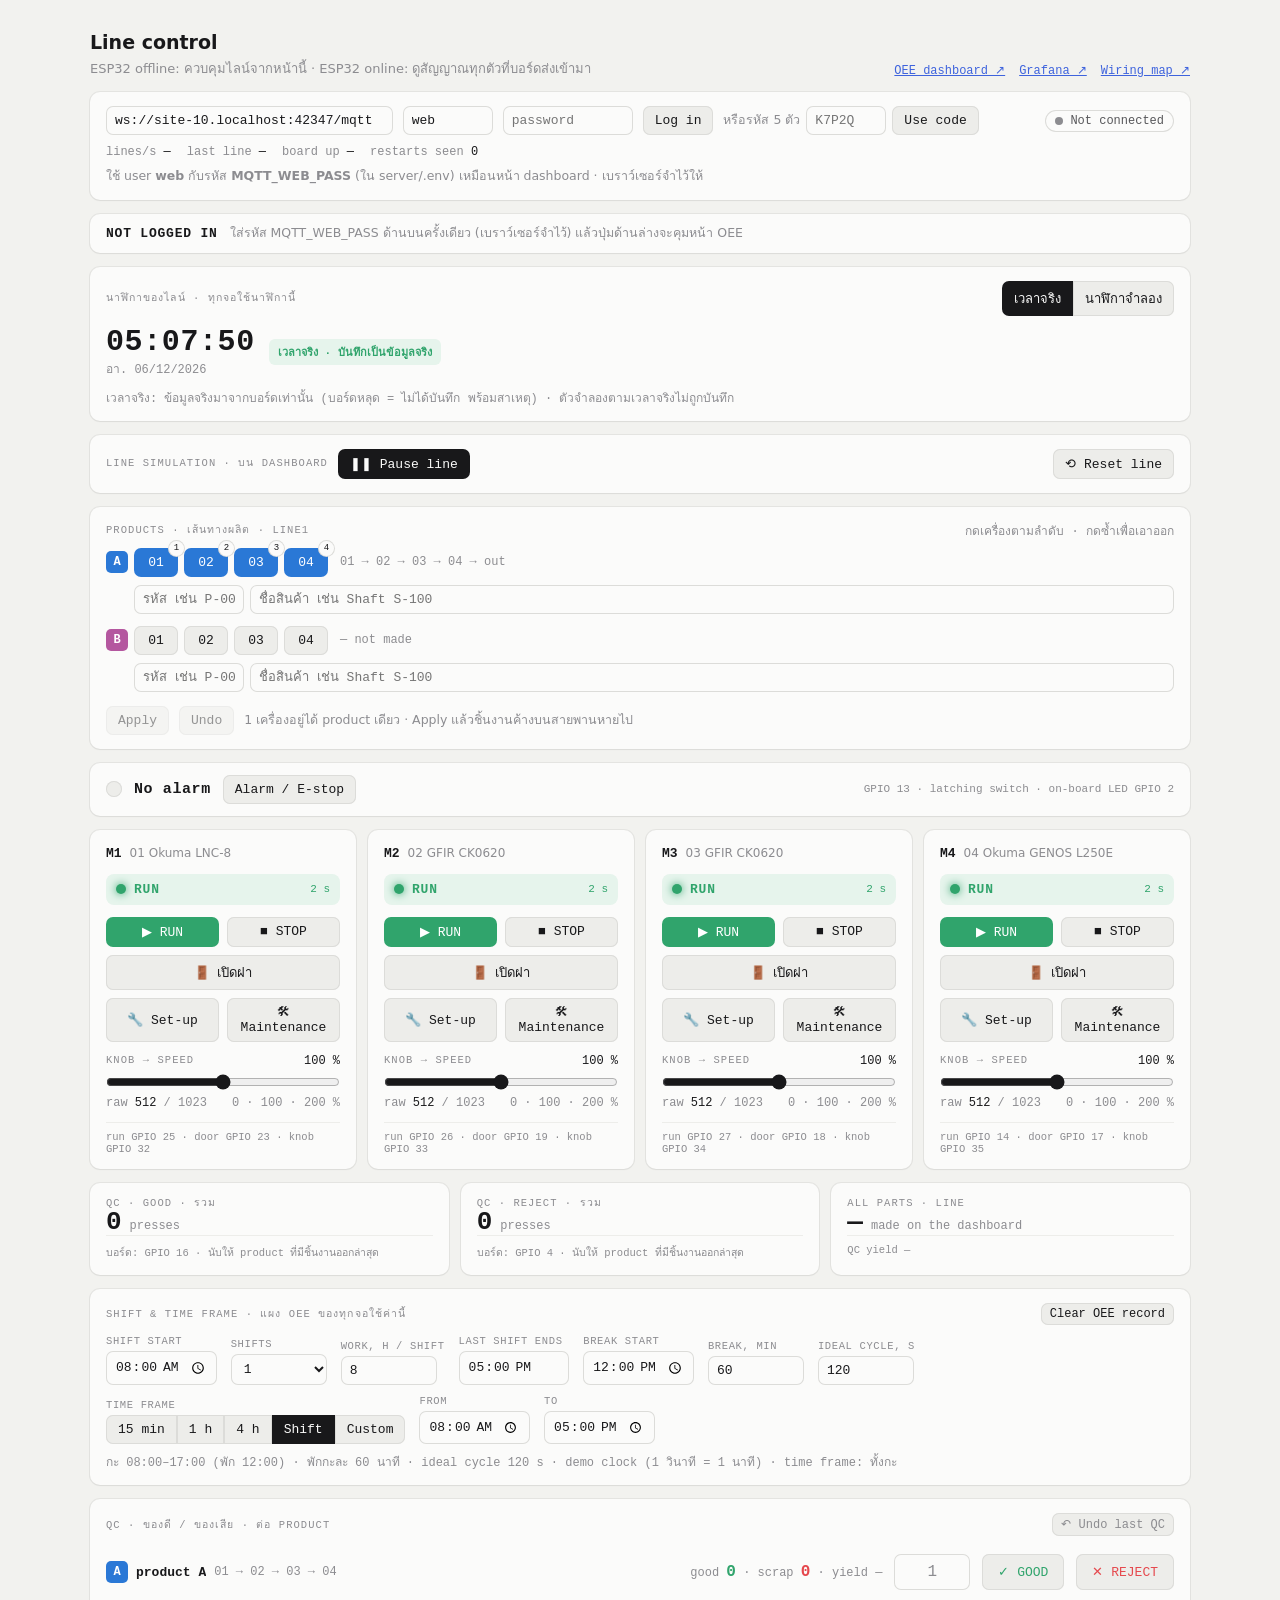
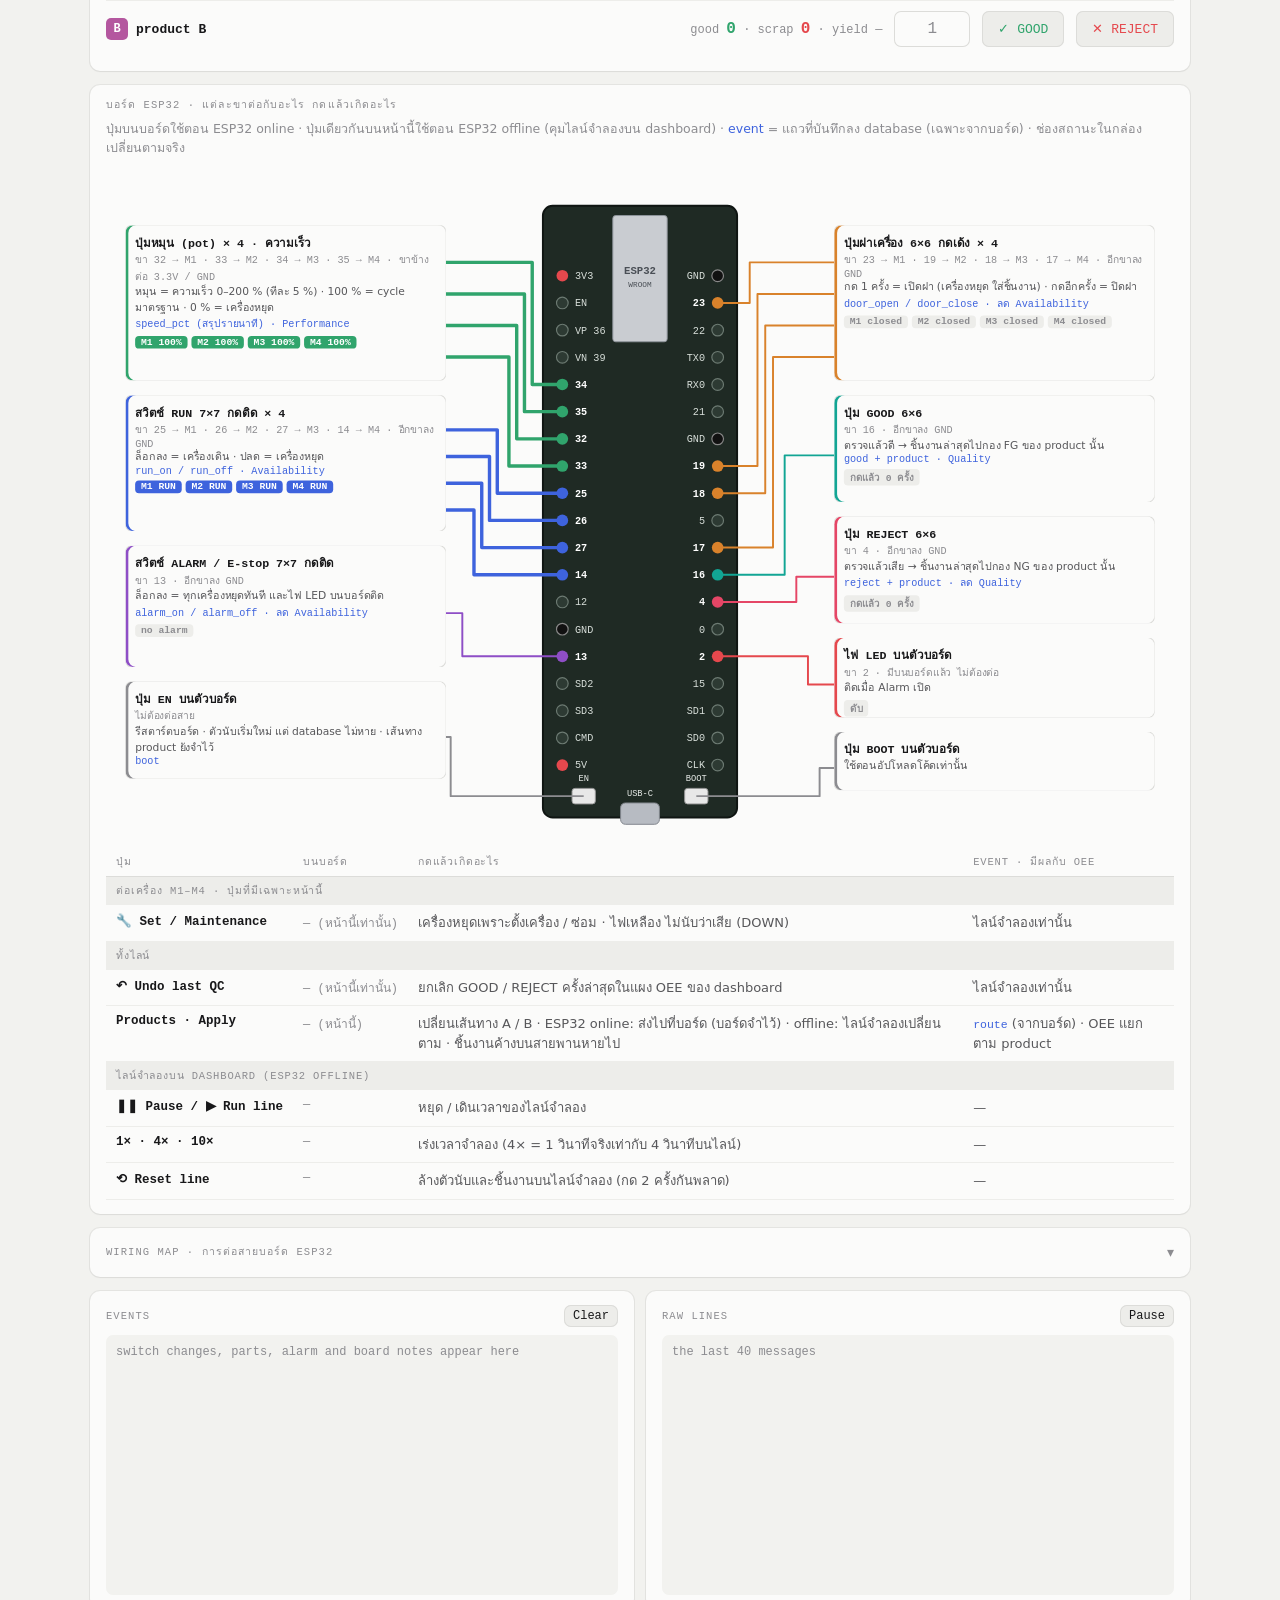
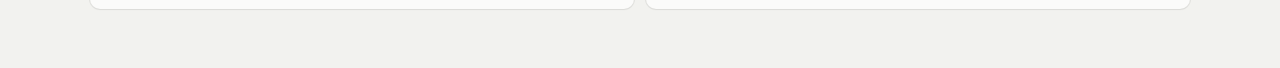
==== commit 5a5d0298: "Website: line clock and waiting-for-board on the pages, QC box, lighter OEE page; README login - con" ====
--- a/OEE-System/website/control.html
+++ b/OEE-System/website/control.html
@@ -68,7 +68,9 @@
 .route{margin-left:auto;font:12px var(--mono);color:var(--muted)}
 .route i{display:inline-grid;place-items:center;min-width:16px;height:16px;padding:0 4px;margin:0 4px 0 8px;font:600 10px var(--mono);font-style:normal;color:#fff;background:var(--pa)}
 .route i.b{background:var(--pb)}
-body[data-mode="monitor"] .ctl{display:none!important}
+body[data-mode="monitor"] .ctl,body[data-mode="wait"] .ctl{display:none!important}
+.mode[data-m="wait"]{box-shadow:0 0 0 1.5px var(--amber)}
+.mode[data-m="wait"] b{color:var(--amber)}
 body:not([data-mode="off"]) :is(#url,#user,#pass,.login){display:none!important}
 body:not([data-mode="off"]) #go,#share{padding:4px 10px;font-size:12px}
 /* share login: a QR code (and the link) another device opens to be logged in at once */
@@ -152,6 +154,18 @@
 #sh-sum{font:12px var(--mono);color:var(--muted);margin-top:8px}
 /* simulation */
 .sim{display:flex;flex-wrap:wrap;align-items:center;gap:8px 10px}
+/* the line's clock: real time, or a simulated clock for test cases (kept by the server's control-hub) */
+.lc{display:grid;gap:10px}
+.lc-top{display:flex;flex-wrap:wrap;align-items:center;gap:8px 14px}
+.lc-time{font:600 30px/1.1 var(--mono);color:var(--strong);font-variant-numeric:tabular-nums;letter-spacing:.02em}
+.lc-time small{display:block;font:500 12px var(--mono);color:var(--muted);letter-spacing:0}
+.lc-badge{font:600 11px var(--mono);padding:4px 9px;border-radius:6px;background:var(--green-bg);color:var(--green)}
+.lc[data-mode="sim"] .lc-badge{background:var(--amber-bg);color:var(--amber)}
+.lc[data-mode="sim"]{box-shadow:var(--shadow),inset 3px 0 0 var(--amber)}
+.lc-row{display:flex;flex-wrap:wrap;align-items:center;gap:8px 10px}
+.lc-row .k{min-width:72px}
+.lc[data-mode="real"] .lc-sim{display:none}
+.lc .note{font:12px var(--mono);color:var(--muted)}
 .seg{display:inline-flex}.seg .btn{border-radius:0}.seg .btn:first-child{border-radius:7px 0 0 7px}.seg .btn:last-child{border-radius:0 7px 7px 0}
 .btn[data-armed]{color:var(--red);box-shadow:inset 0 0 0 1px var(--red)}
 input[type=range]{width:100%;margin:6px 0;accent-color:var(--strong)}
@@ -311,10 +325,27 @@
     <button class="btn" id="use-board" type="button" hidden></button>
   </section>
 
+  <section class="card lc" id="lc" data-mode="real" aria-label="Line clock">
+    <div class="lc-top">
+      <span class="k">นาฬิกาของไลน์ · ทุกจอใช้นาฬิกานี้</span><span class="grow"></span>
+      <span class="seg" role="group" aria-label="Clock"><button class="btn" type="button" data-lc-mode="real">เวลาจริง</button><button class="btn" type="button" data-lc-mode="sim">นาฬิกาจำลอง</button></span>
+    </div>
+    <div class="lc-top"><div class="lc-time" id="lc-time">--:--:--<small>—</small></div><span class="lc-badge" id="lc-badge">เวลาจริง · บันทึกเป็นข้อมูลจริง</span></div>
+    <div class="lc-row lc-sim"><span class="k">ความเร็ว</span>
+      <span class="seg" role="group" aria-label="Clock speed"><button class="btn" type="button" data-lc-speed="1">1×</button><button class="btn" type="button" data-lc-speed="10">10×</button><button class="btn" type="button" data-lc-speed="60">60× · 1 วิ = 1 นาที</button></span>
+      <button class="btn" type="button" id="lc-pause">❚❚ หยุดเวลา</button></div>
+    <div class="lc-row lc-sim"><span class="k">ไปที่เวลา</span>
+      <input class="in" type="datetime-local" id="lc-at" step="60"><button class="btn" type="button" id="lc-go">ไป</button></div>
+    <div class="lc-row lc-sim"><span class="k">ทางลัด</span>
+      <button class="btn" type="button" data-lc-jump="start">ต้นกะ</button><button class="btn" type="button" data-lc-jump="break">5 นาทีก่อนพัก</button>
+      <button class="btn" type="button" data-lc-jump="end">5 นาทีก่อนจบกะ</button><button class="btn" type="button" data-lc-jump="hour">+1 ชม.</button>
+      <button class="btn" type="button" data-lc-jump="next">ต้นกะถัดไป</button></div>
+    <div class="note" id="lc-note">—</div>
+  </section>
+
   <section class="card sim ctl" aria-label="Simulation">
     <span class="k">Line simulation · บน dashboard</span>
     <button class="btn" id="sim-run" type="button" aria-pressed="true">❚❚ Pause line</button>
-    <span class="seg" role="group" aria-label="Time speed"><button class="btn" data-speed="1" type="button">1×</button><button class="btn" data-speed="4" type="button" aria-pressed="true">4×</button><button class="btn" data-speed="10" type="button">10×</button></span>
     <span class="grow"></span>
     <button class="btn" id="sim-reset" type="button">⟲ Reset line</button>
   </section>
@@ -347,12 +378,12 @@
     <div class="log-h"><span class="k">Shift & time frame · แผง OEE ของทุกจอใช้ค่านี้</span><span class="grow"></span><button class="btn" id="oee-clear" type="button">Clear OEE record</button></div>
     <div class="sh-form">
       <label>Shift start<input class="in" type="time" data-s="start"></label>
-      <label>Work, h<input class="in" type="number" min="1" max="16" step="0.5" data-s="work"></label>
-      <label>Shift end<input class="in" type="time" data-s="end" readonly title="start + work hours + break"></label>
+      <label>Shifts<select class="in" data-s="shifts" title="กะต่อวัน ต่อกันไป: แต่ละกะยาว ชั่วโมงทำงาน + พัก"><option value="1">1</option><option value="2">2</option><option value="3">3</option></select></label>
+      <label>Work, h / shift<input class="in" type="number" min="1" max="16" step="0.5" data-s="work"></label>
+      <label>Last shift ends<input class="in" type="time" data-s="end" readonly title="start + shifts × (work hours + break)"></label>
       <label>Break start<input class="in" type="time" data-s="bstart"></label>
       <label>Break, min<input class="in" type="number" min="0" max="480" step="5" data-s="blen"></label>
       <label>Ideal cycle, s<input class="in" type="number" min="1" max="36000" step="1" data-s="cycle"></label>
-      <label>Clock<select class="in" data-s="clock"><option value="real">Real time</option><option value="demo">Demo · 1 s = 1 min</option></select></label>
     </div>
     <div class="sh-form">
       <label>Time frame<span class="seg" role="radiogroup" aria-label="Time frame"><button class="btn" type="button" data-win="15">15 min</button><button class="btn" type="button" data-win="60">1 h</button><button class="btn" type="button" data-win="240">4 h</button><button class="btn" type="button" data-win="shift">Shift</button><button class="btn" type="button" data-win="custom">Custom</button></span></label>
@@ -558,14 +589,14 @@
   setup: [0, 0, 0, 0], maint: [0, 0, 0, 0], sim: { run: 1, speed: 4 }, route: "1234-", useBoard: 1,
   items: { A: { code: "", name: "" }, B: { code: "", name: "" } },
   qc: { A: { good: 0, rej: 0 }, B: { good: 0, rej: 0 } },
-  shift: { start: "08:00", work: 8, bstart: "12:00", blen: 60, cycle: 120, clock: "demo", win: "shift", from: "08:00", to: "17:00" },
+  shift: { start: "08:00", work: 8, bstart: "12:00", blen: 60, cycle: 120, clock: "demo", win: "shift", from: "08:00", to: "17:00", shifts: 1 },
   clear: 0 };   // what this page shows
 let S = null, dragging = -1, sendTimer = 0;   // S: the hub's state as last received
 const sent = {};                              // values sent but not yet back from the hub
 const KEYS = () => [0, 1, 2, 3].flatMap((i) => ["pot", "run", "door", "setup", "maint"].map((k) => [`${k}.${i}`, ctl[k][i], (S[k] || [])[i]]))
-  .concat([["al", ctl.al, S.al], ["useBoard", ctl.useBoard, S.useBoard], ["route", ctl.route, S.route], ["sim.run", ctl.sim.run, S.sim.run], ["sim.speed", ctl.sim.speed, S.sim.speed]])
+  .concat([["al", ctl.al, S.al], ["useBoard", ctl.useBoard, S.useBoard], ["route", ctl.route, S.route], ["sim.run", ctl.sim.run, S.sim.run]])   // sim.speed: from the line's clock (the hub)
   .concat(["A", "B"].flatMap((p) => ["code", "name"].map((f) => [`item.${p}.${f}`, ctl.items[p][f], ((S.items || {})[p] || {})[f] ?? ""])))
-  .concat(Object.keys(ctl.shift).map((f) => [`shift.${f}`, ctl.shift[f], (S.shift || {})[f]]));
+  .concat(Object.keys(ctl.shift).filter((f) => f !== "clock").map((f) => [`shift.${f}`, ctl.shift[f], (S.shift || {})[f]]));   // clock: the hub's
 function command(m) {
   if (!client || !client.connected) return;
   const text = JSON.stringify({ ...m, by: ME });
@@ -617,6 +648,7 @@
   ctl.pot = m.pot.map((v, i) => (i === dragging ? ctl.pot[i] : v));
   for (const k of ["al", "useBoard", "route", "good", "rej", "undo", "reset"]) ctl[k] = m[k];
   ctl.sim = { ...m.sim };
+  followClockState(m);
   // product code / name: not over what someone is typing here
   for (const p of ["A", "B"]) for (const f of ["code", "name"]) {
     const box = document.querySelector(`.rt-row[data-p="${p === "A" ? 0 : 1}"] .it-${f}`);
@@ -657,7 +689,6 @@
   showQc(ctl.good, ctl.rej, "—");
   if (typeof BD === "function") BD(ctl);
   $("sim-run").setAttribute("aria-pressed", String(!!ctl.sim.run)); $("sim-run").textContent = ctl.sim.run ? "❚❚ Pause line" : "▶ Run line";
-  document.querySelectorAll(".sim [data-speed]").forEach((b) => b.setAttribute("aria-pressed", String(+b.dataset.speed === ctl.sim.speed)));
 }
 cards.forEach((c, i) => {
   c.run.addEventListener("click", () => { if (ctl.run[i]) return; ctl.run[i] = 1; sendCtl(`M${i + 1} RUN`, "g"); });
@@ -672,21 +703,27 @@
 // shift & time frame: every dashboard's OEE panel follows these (the hub keeps them)
 const toMin = (v) => { const m = /^(\d{2}):(\d{2})$/.exec(v || ""); return m ? +m[1] * 60 + +m[2] : NaN; };
 const hm = (n) => String(Math.floor(n / 60) % 24).padStart(2, "0") + ":" + String(n % 60).padStart(2, "0");
+// the shifts of a day: n of them one after the other, each work hours + break long; their break at the same place
+const shiftSpan = (sh) => Math.round(Number(sh.work) * 60) + Number(sh.blen || 0);
+const shiftList = (sh) => Array.from({ length: Number(sh.shifts) || 1 }, (_, k) => [toMin(sh.start) + k * shiftSpan(sh), toMin(sh.start) + (k + 1) * shiftSpan(sh)]);
 function renderShift() {
-  const sh = ctl.shift, end = toMin(sh.start) + Math.round(sh.work * 60) + (sh.blen || 0);
+  const sh = ctl.shift, list = shiftList(sh), end = list[list.length - 1][1];
   document.querySelectorAll(".sh-form [data-s]").forEach((box) => {
-    const f = box.dataset.s, v = f === "end" ? (Number.isFinite(end) ? hm(Math.min(end, 1439)) : "") : sh[f];
+    const f = box.dataset.s, v = f === "end" ? (Number.isFinite(end) ? hm(((end % 1440) + 1440) % 1440) : "") : sh[f];
     if (document.activeElement !== box && String(box.value) !== String(v)) box.value = v;
   });
   document.querySelectorAll(".sh-form [data-win]").forEach((b) => b.setAttribute("aria-pressed", String(b.dataset.win === sh.win)));
-  $("sh-sum").textContent = `กะ ${sh.start}–${Number.isFinite(end) ? hm(Math.min(end, 1439)) : "?"} · พัก ${sh.bstart} (${sh.blen} นาที) · ideal cycle ${sh.cycle} s · ${sh.clock === "demo" ? "demo clock (1 วินาที = 1 นาที)" : "เวลาจริง"} · time frame: ${{ 15: "15 นาทีล่าสุด", 60: "1 ชม. ล่าสุด", 240: "4 ชม. ล่าสุด", shift: "ทั้งกะ", custom: sh.from + "–" + sh.to }[sh.win]}`;
+  const into = ((toMin(sh.bstart) - toMin(sh.start)) % 1440 + 1440) % 1440, h = (m) => hm(((m % 1440) + 1440) % 1440);
+  const fits = list.length * shiftSpan(sh) <= 1440 ? "" : " · ⚠ กะเกิน 24 ชม.";
+  $("sh-sum").textContent = `${list.map(([a, b], k) => `กะ ${list.length > 1 ? k + 1 + " " : ""}${h(a)}–${h(b)} (พัก ${h(a + into)})`).join(" · ")}${fits} · พักกะละ ${sh.blen} นาที · ideal cycle ${sh.cycle} s · ${sh.clock === "demo" ? "demo clock (1 วินาที = 1 นาที)" : "เวลาจริง"} · time frame: ${{ 15: "15 นาทีล่าสุด", 60: "1 ชม. ล่าสุด", 240: "4 ชม. ล่าสุด", shift: "ทั้งกะ", custom: sh.from + "–" + sh.to }[sh.win]}`;
 }
 document.querySelectorAll(".sh-form [data-s]").forEach((box) => {
   const f = box.dataset.s;
   if (f === "end") return;
   box.addEventListener("change", () => {
-    const v = box.type === "number" ? Number(box.value) : box.value;
-    if (box.type === "number" && !Number.isFinite(v)) return renderShift();
+    const num = box.type === "number" || f === "shifts";
+    const v = num ? Number(box.value) : box.value;
+    if (num && !Number.isFinite(v)) return renderShift();
     ctl.shift[f] = v;
     if (f === "from" || f === "to") ctl.shift.win = "custom";
     renderShift(); sendCtl(`shift ${f} → ${v}`, "n");
@@ -753,7 +790,60 @@
 setInterval(renderQcp, 500);
 $("q-undo-btn").addEventListener("click", () => { press("undo"); sendCtl("QC undo last", "n"); });
 $("sim-run").addEventListener("click", () => { ctl.sim.run = ctl.sim.run ? 0 : 1; sendCtl(ctl.sim.run ? "line running" : "line paused", "n"); });
-document.querySelectorAll(".sim [data-speed]").forEach((b) => b.addEventListener("click", () => { ctl.sim.speed = +b.dataset.speed; sendCtl(`time speed ${ctl.sim.speed}×`, "n"); }));
+// ───────── the line's clock: real time, or a simulated clock for test cases ─────────
+// The hub keeps it ({mode, speed, paused, base_v, base_r}); while simulated, what the simulated line records is
+// source test, at the simulated time. now = base_v + (hub wall ms - base_r) x speed.
+let LC = { mode: "real", speed: 1, paused: 0, base_v: 0, base_r: 0 }, lcSkew = 0;
+const lcNow = () => (LC.mode !== "sim" ? Date.now() : LC.paused ? LC.base_v : LC.base_v + (Date.now() + lcSkew - LC.base_r) * LC.speed);
+const TH = 7 * 3600e3, MINUTE = 60e3;
+const thParts = (t) => new Date(t + TH).toISOString();                         // Thailand time as an ISO string
+const thMidnight = (t) => Date.parse(thParts(t).slice(0, 10) + "T00:00:00Z") - TH;
+const toMinOf = (hhmm) => { const [h, m] = String(hhmm || "0:0").split(":").map(Number); return h * 60 + m; };
+function drawClock() {
+  const t = lcNow(), iso = thParts(t), sim = LC.mode === "sim";
+  $("lc").dataset.mode = LC.mode;
+  const days = ["อา.", "จ.", "อ.", "พ.", "พฤ.", "ศ.", "ส."];
+  $("lc-time").innerHTML = `${iso.slice(11, 19)}<small>${days[new Date(t + TH).getUTCDay()]} ${iso.slice(8, 10)}/${iso.slice(5, 7)}/${iso.slice(0, 4)}${sim ? ` · ${LC.paused ? "หยุดอยู่" : LC.speed + "×"}` : ""}</small>`;
+  $("lc-badge").textContent = sim ? "นาฬิกาจำลอง · บันทึกเป็นข้อมูลทดสอบ" : "เวลาจริง · บันทึกเป็นข้อมูลจริง";
+  document.querySelectorAll("[data-lc-mode]").forEach((b) => b.setAttribute("aria-pressed", String(b.dataset.lcMode === LC.mode)));
+  document.querySelectorAll("[data-lc-speed]").forEach((b) => b.setAttribute("aria-pressed", String(sim && +b.dataset.lcSpeed === LC.speed)));
+  $("lc-pause").textContent = LC.paused ? "▶ เดินต่อ" : "❚❚ หยุดเวลา";
+  $("lc-pause").setAttribute("aria-pressed", String(!!LC.paused));
+  $("lc-note").textContent = sim
+    ? "ทดสอบ: ไลน์จำลองบน server เดินตามนาฬิกานี้ บันทึกเป็น source = test ที่เวลาจำลอง (แยกจากข้อมูลจริง) · ข้อมูลจริงหยุดบันทึกจนกว่าจะกลับเป็นเวลาจริง"
+    : "เวลาจริง: ข้อมูลจริงมาจากบอร์ดเท่านั้น (บอร์ดหลุด = ไม่ได้บันทึก พร้อมสาเหตุ) · ตัวจำลองตามเวลาจริงไม่ถูกบันทึก";
+  if (sim && S && S.src === "board") $("lc-note").textContent = "บอร์ดยังต่ออยู่: กด Disconnect board ก่อน แล้วไลน์ทดสอบจะเดินตามนาฬิกานี้";
+  const box = $("lc-at");
+  if (document.activeElement !== box) box.value = iso.slice(0, 16);
+}
+function followClockState(m) {
+  if (!m.clock || (m.clock.mode !== "real" && m.clock.mode !== "sim")) return;
+  if (m.clock.mode !== LC.mode) event(m.clock.mode === "sim" ? "line clock: simulated (test data)" : "line clock: real time", "n");
+  LC = { ...m.clock };
+  if (typeof m.ms === "number") lcSkew = m.ms - Date.now();
+  drawClock();
+}
+const clockCmd = (m, note) => { command({ cmd: "clock", ...m }); if (note) event(note, "n"); };
+document.querySelectorAll("[data-lc-mode]").forEach((b) => b.addEventListener("click", () => {
+  if (b.dataset.lcMode === LC.mode) return;
+  clockCmd({ mode: b.dataset.lcMode, ...(b.dataset.lcMode === "sim" && { speed: 1 }) }, b.dataset.lcMode === "sim" ? "simulated clock on" : "back to real time");
+}));
+document.querySelectorAll("[data-lc-speed]").forEach((b) => b.addEventListener("click", () => clockCmd({ mode: "sim", speed: +b.dataset.lcSpeed }, `clock ${b.dataset.lcSpeed}×`)));
+$("lc-pause").addEventListener("click", () => clockCmd({ mode: "sim", paused: LC.paused ? 0 : 1 }, LC.paused ? "clock running" : "clock paused"));
+$("lc-go").addEventListener("click", () => {
+  const v = $("lc-at").value;                                   // YYYY-MM-DDTHH:MM, Thailand time
+  if (v) clockCmd({ mode: "sim", at: Date.parse(v + ":00Z") - TH }, "clock → " + v.replace("T", " "));
+});
+document.querySelectorAll("[data-lc-jump]").forEach((b) => b.addEventListener("click", () => {
+  // the shift the clock is in (or the next one), from the day before to the day after: shifts may run past midnight
+  const t = lcNow(), d0 = thMidnight(t), sh = ctl.shift, span = shiftSpan(sh), into = ((toMinOf(sh.bstart) - toMinOf(sh.start)) % 1440 + 1440) % 1440;
+  const all = [-1, 0, 1].flatMap((d) => shiftList(sh).map(([a]) => d0 + (d * 1440 + a) * MINUTE)).sort((x, y) => x - y);
+  const cur = [...all].reverse().find((a) => a <= t && t < a + span * MINUTE) ?? all.find((a) => a > t), next = all.find((a) => a > t);
+  const at = { start: cur, break: cur + (into - 5) * MINUTE, end: cur + (span - 5) * MINUTE, hour: t + 60 * MINUTE, next }[b.dataset.lcJump];
+  clockCmd({ mode: "sim", at }, "clock → " + b.textContent);
+}));
+setInterval(drawClock, 500);
+drawClock();
 // reset clears the dashboard's line counters, so it asks twice
 $("sim-reset").addEventListener("click", (e) => {
   const b = e.currentTarget;
@@ -833,7 +923,7 @@
 // monitor = the board is connected here (seen sending, and "Connect board" chosen) · control = this page is the board
 const boardSeen = () => (S ? !!S.board : false) || (lastBoard && performance.now() - lastBoard < BOARD_QUIET_MS);
 // the hub decides (src): monitor = the dashboards follow the board · control = they follow the control pages
-const mode = () => (!client || !client.connected || !S ? "off" : S.src === "board" ? "monitor" : "control");
+const mode = () => (!client || !client.connected || !S ? "off" : S.src === "board" ? "monitor" : S.src === "none" ? "wait" : "control");
 function setMode() {
   const m = mode(), seen = boardSeen();
   const b = $("use-board");
@@ -844,15 +934,16 @@
   b.title = !ctl.useBoard && !seen ? "ยังไม่เจอบอร์ด: เปิดบอร์ดและต่อ Wi-Fi ก่อน" : "";
   $("mode-s").textContent = m === "off" ? (client && client.connected ? "รอค่าจาก server (control-hub) …" : "ใส่รหัส MQTT_WEB_PASS ด้านบนครั้งเดียว (เบราว์เซอร์จำไว้) แล้วปุ่มด้านล่างจะคุมหน้า OEE")
     : m === "monitor" ? "หน้า OEE ใช้ข้อมูลจากบอร์ด · หน้านี้ดูสัญญาณอย่างเดียว"
+    : m === "wait" ? `ไลน์จริงรอบอร์ด: ${S.board_wait || "ยังไม่มีข้อมูลจากบอร์ด"} · ช่วงนี้บันทึกเป็น "ไม่ได้บันทึก" · กด Disconnect board ถ้าจะเล่นตัวจำลอง (ไม่ใช่ข้อมูลจริง)`
     : seen ? "บอร์ดออนไลน์อยู่ แต่หน้า OEE ใช้ตัวจำลองจากหน้านี้ · กด Connect board เพื่อใช้บอร์ด"
     : ctl.useBoard ? "ไม่เจอบอร์ด: หน้านี้เป็นบอร์ดจำลอง หน้า OEE ทำตามปุ่มด้านล่าง · เจอบอร์ดเมื่อไรจะใช้บอร์ดเอง" : "หน้านี้เป็นบอร์ดจำลอง หน้า OEE ทำตามปุ่มด้านล่าง";
-  if (document.body.dataset.mode === m) return;
+  if (document.body.dataset.mode === m) return;   // (the wait reason above still refreshes every state)
   const was = document.body.dataset.mode;
   document.body.dataset.mode = m;
   $("mode").dataset.m = m;
-  $("mode-t").textContent = { off: "NOT LOGGED IN", monitor: "VIA BOARD · BOARD CONNECTED", control: "SIMULATOR · CONTROL VIA WEBSITE" }[m];
+  $("mode-t").textContent = { off: "NOT LOGGED IN", monitor: "VIA BOARD · BOARD CONNECTED", wait: "WAITING FOR BOARD · NOT RECORDED", control: "SIMULATOR · CONTROL VIA WEBSITE" }[m];
   if (m !== "monitor") { $("route").textContent = ""; prev = null; renderCtl(); }
-  if (was && was !== "off") event(m === "monitor" ? "board connected · the dashboards follow the board" : m === "control" ? "simulator · the dashboards follow this page" : "logged out", "n");
+  if (was && was !== "off") event(m === "monitor" ? "board connected · the dashboards follow the board" : m === "wait" ? "waiting for the board · not recorded" : m === "control" ? "simulator · the dashboards follow this page" : "logged out", m === "wait" ? "r" : "n");
 }
 $("use-board").addEventListener("click", () => { ctl.useBoard = ctl.useBoard ? 0 : 1; sendCtl(ctl.useBoard ? "connect board" : "disconnect board · simulator", "n"); setMode(); });
 
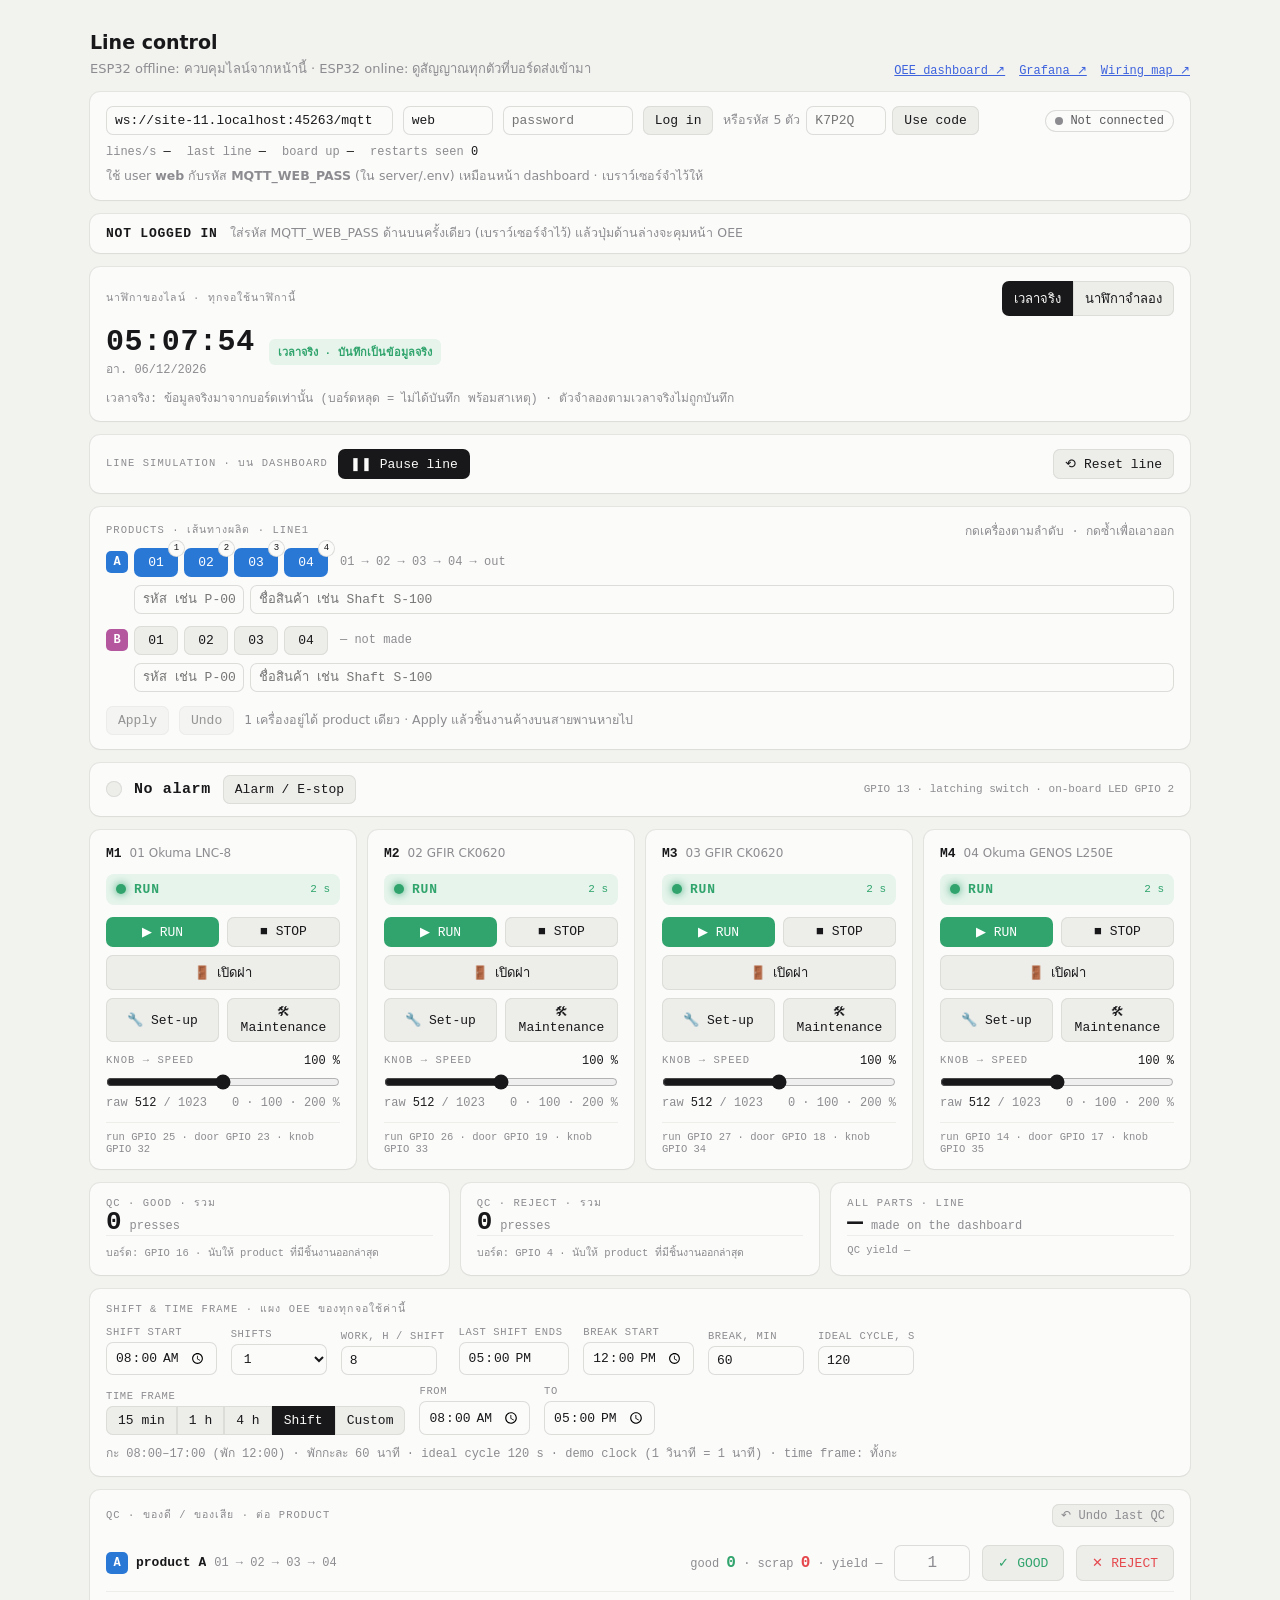
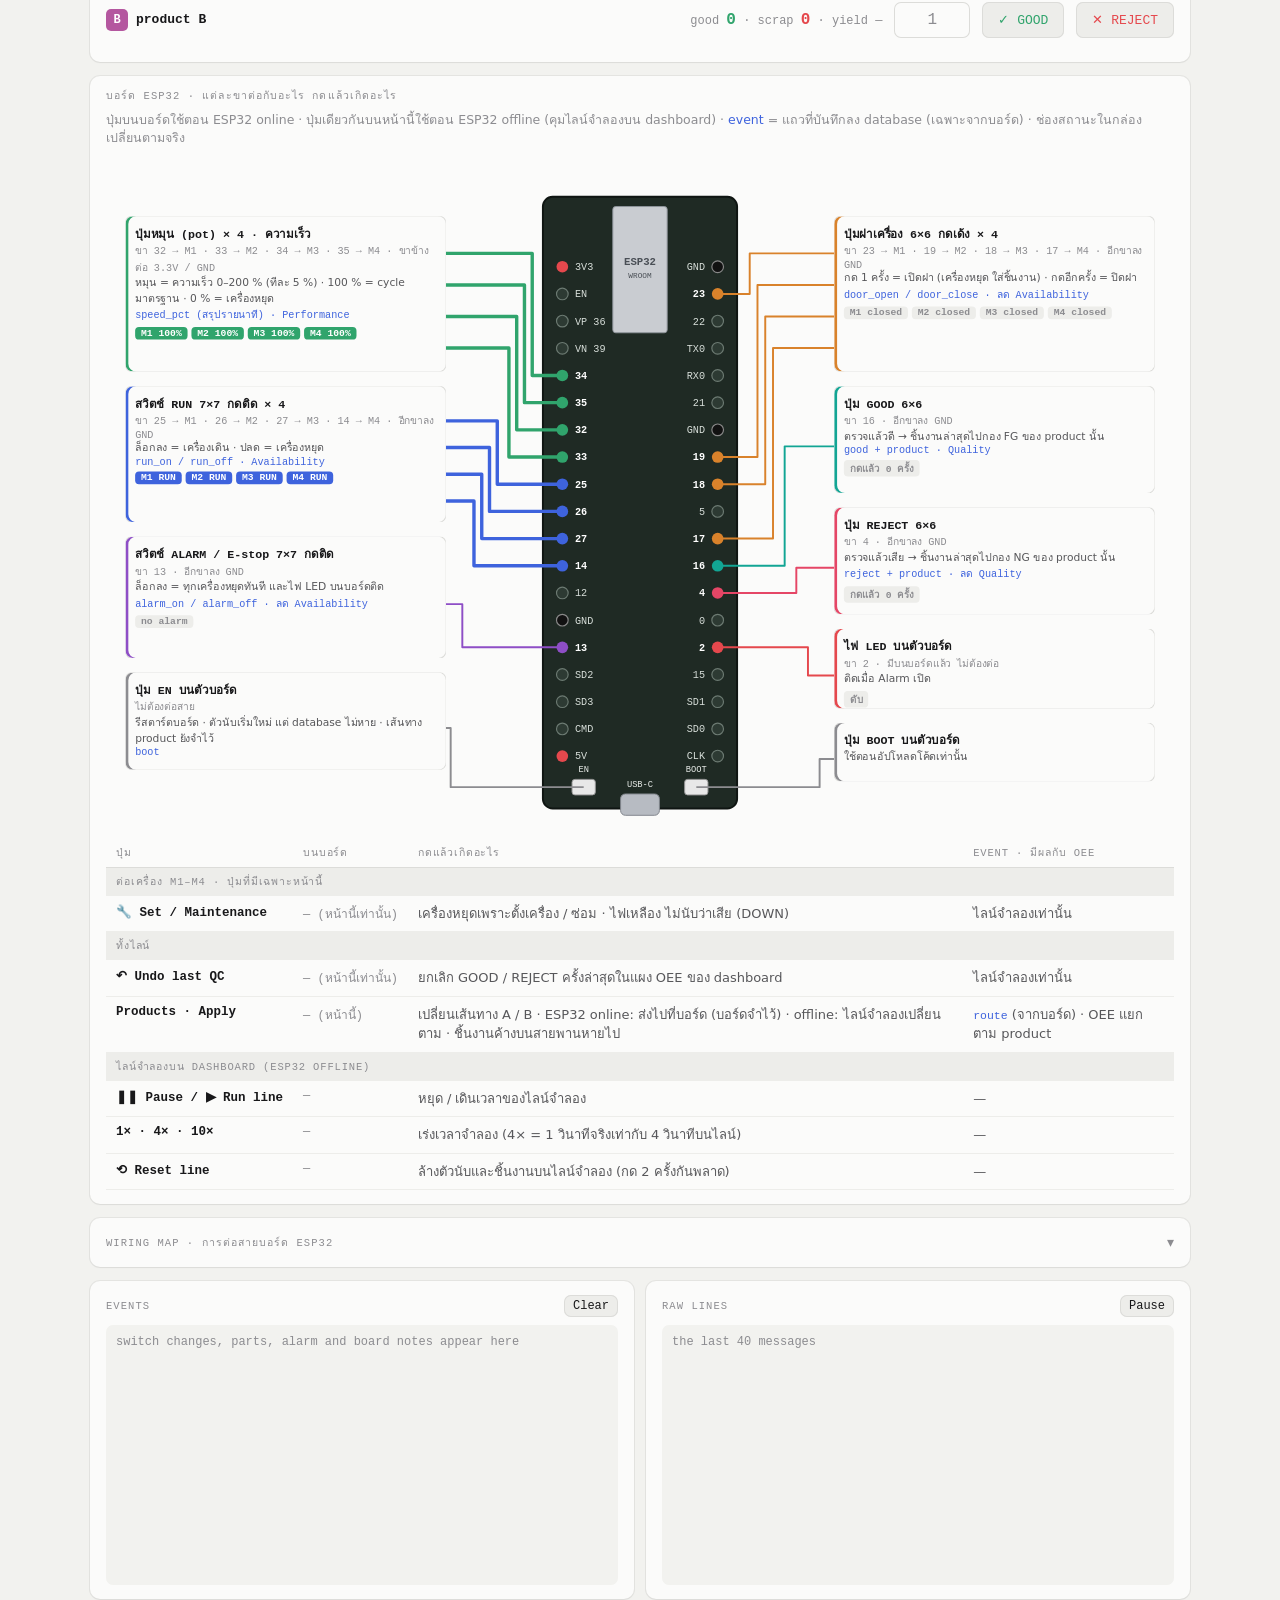
==== commit 26f6ee38: "OEE panel from the database: control-hub works it out and posts it, pages only show it The dashboard" ====
--- a/OEE-System/website/control.html
+++ b/OEE-System/website/control.html
@@ -375,7 +375,7 @@
   </section>
 
   <section class="card" aria-label="Shift and time frame">
-    <div class="log-h"><span class="k">Shift & time frame · แผง OEE ของทุกจอใช้ค่านี้</span><span class="grow"></span><button class="btn" id="oee-clear" type="button">Clear OEE record</button></div>
+    <div class="log-h"><span class="k">Shift & time frame · แผง OEE ของทุกจอใช้ค่านี้</span></div>
     <div class="sh-form">
       <label>Shift start<input class="in" type="time" data-s="start"></label>
       <label>Shifts<select class="in" data-s="shifts" title="กะต่อวัน ต่อกันไป: แต่ละกะยาว ชั่วโมงทำงาน + พัก"><option value="1">1</option><option value="2">2</option><option value="3">3</option></select></label>
@@ -730,13 +730,6 @@
   });
 });
 document.querySelectorAll(".sh-form [data-win]").forEach((b) => b.addEventListener("click", () => { ctl.shift.win = b.dataset.win; renderShift(); sendCtl(`time frame → ${b.textContent}`, "n"); }));
-// clear the OEE record of every dashboard (asks twice)
-$("oee-clear").addEventListener("click", (e) => {
-  const b = e.currentTarget;
-  if (!b.hasAttribute("data-armed")) { b.setAttribute("data-armed", ""); b.textContent = "Click again to clear"; setTimeout(() => { b.removeAttribute("data-armed"); b.textContent = "Clear OEE record"; }, 3000); return; }
-  b.removeAttribute("data-armed"); b.textContent = "Clear OEE record";
-  press("clear"); sendCtl("OEE record cleared on every dashboard", "r");
-});
 renderShift();
 
 // links in the header: the dashboard, Grafana, the wiring map, and the server's own (LINKS in server/.env)
